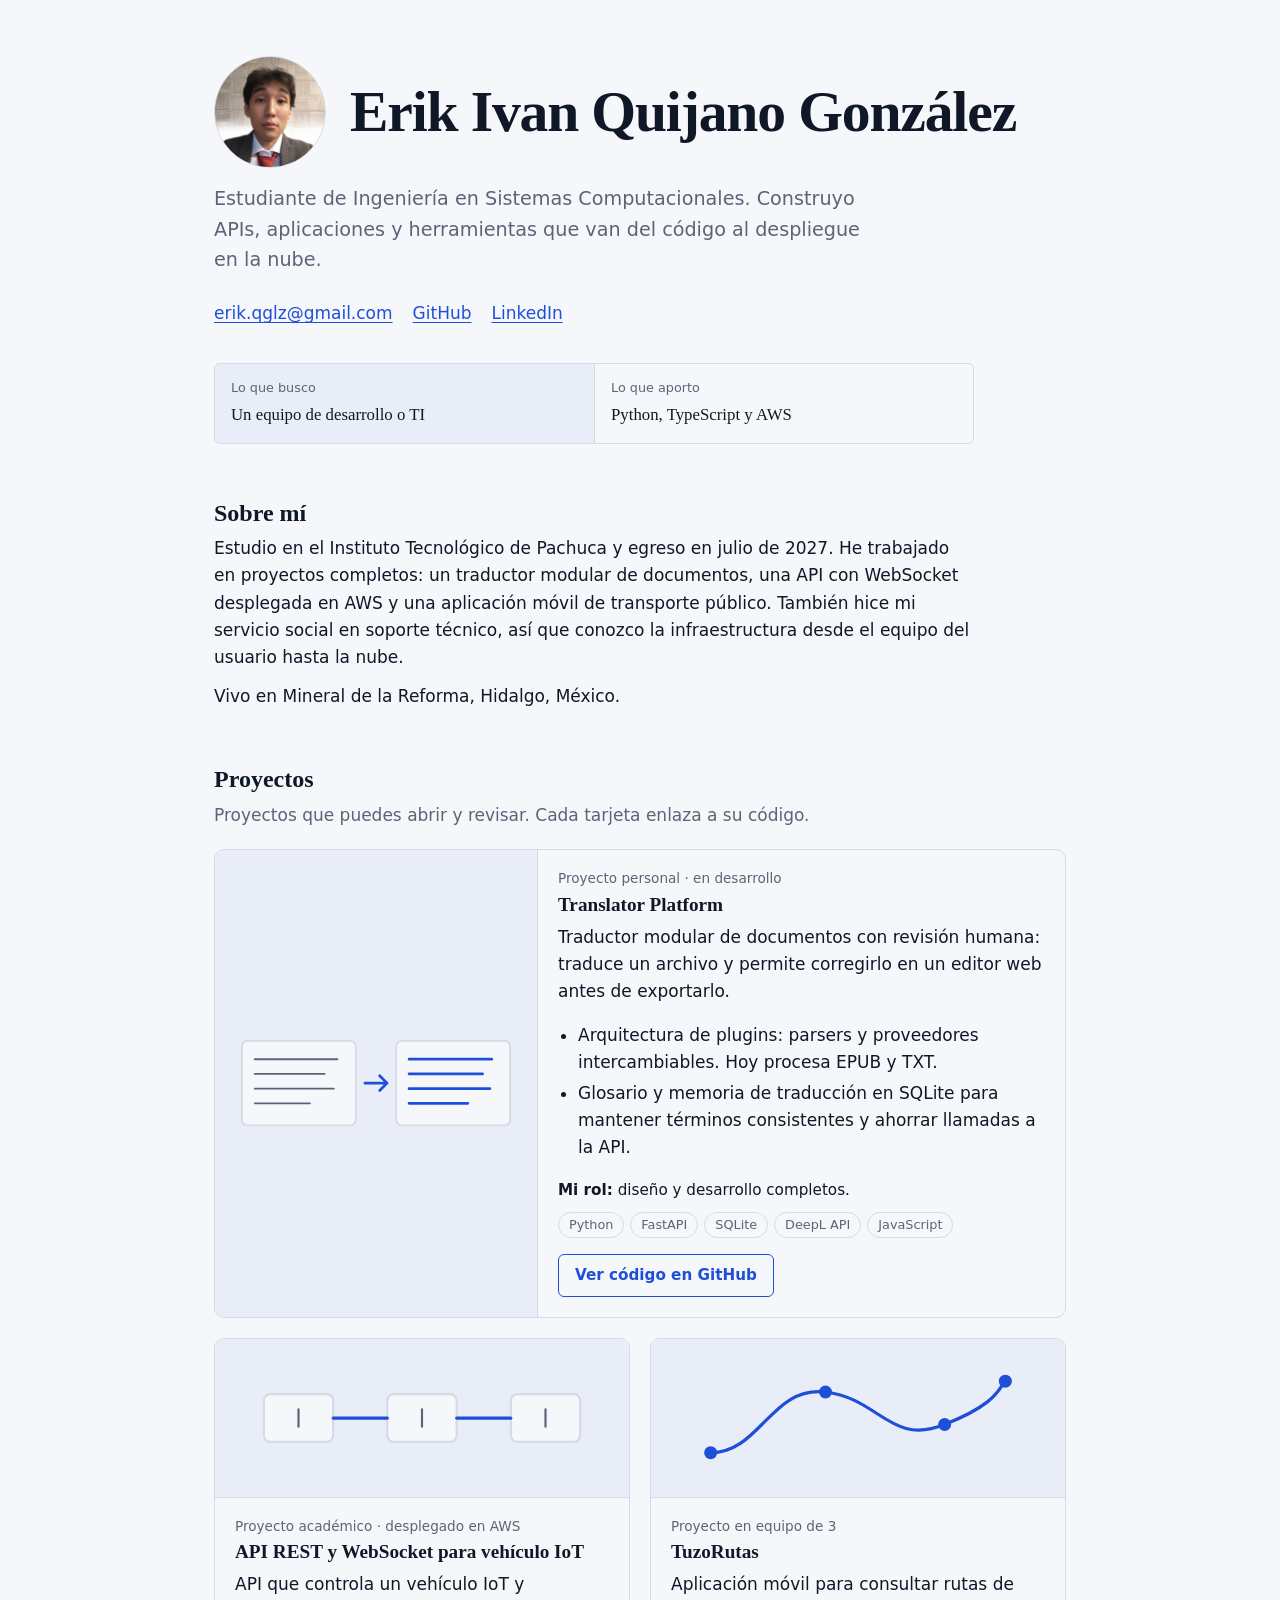
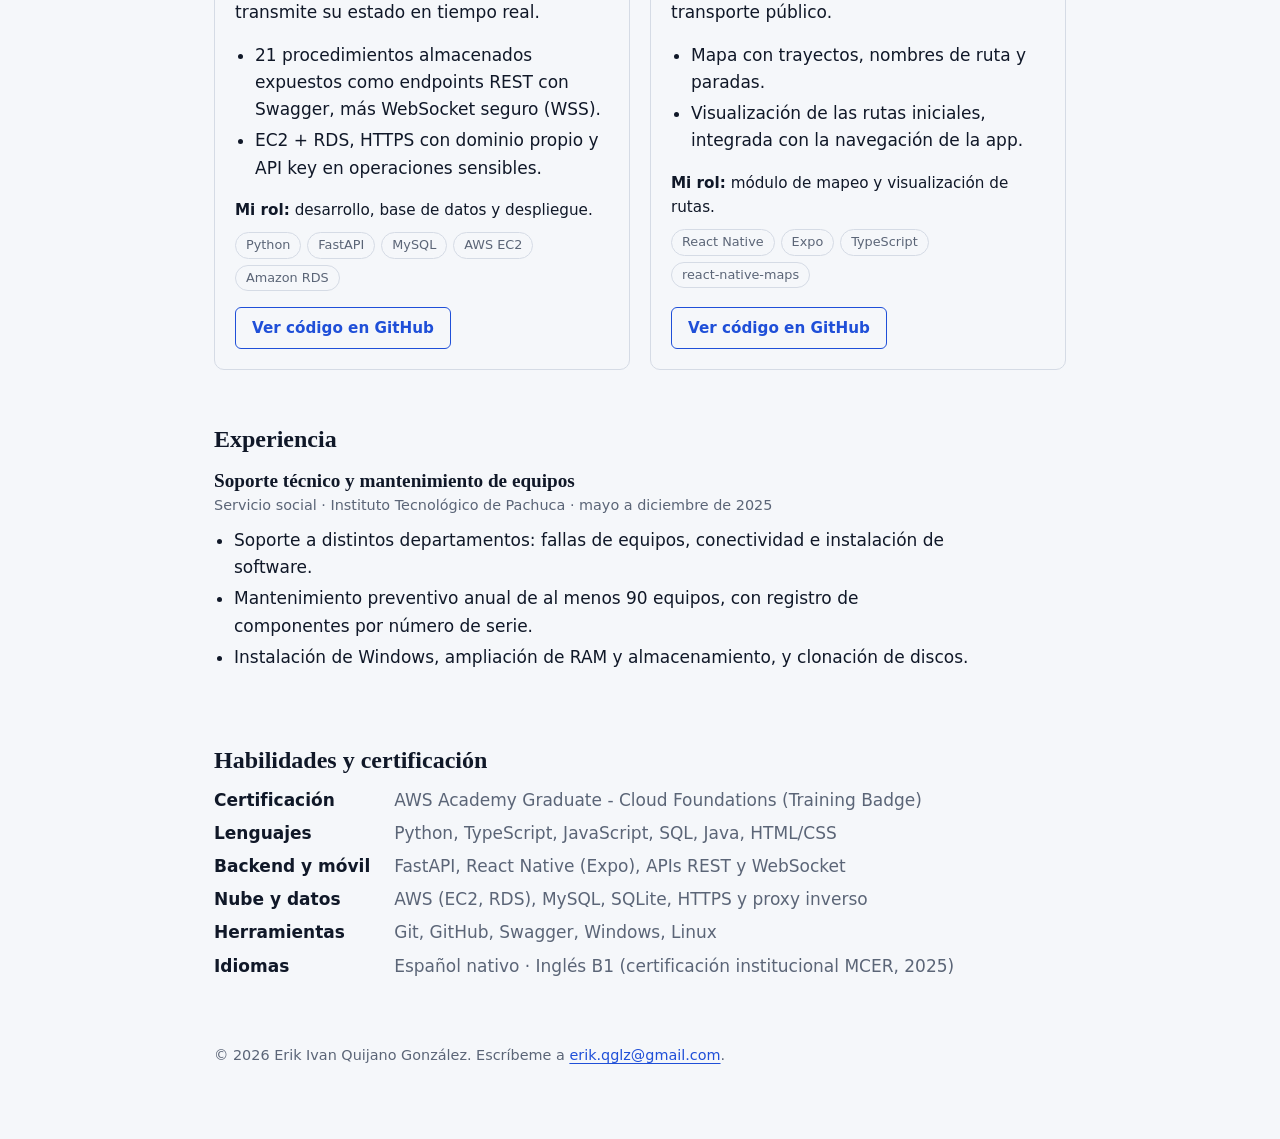
==== index.html @ 8df9aff5 "Actualiza foto de perfil, certificación y soporte de imágenes" ====
<!DOCTYPE html>
<html lang="es">
<head>
<meta charset="utf-8">
<meta name="viewport" content="width=device-width, initial-scale=1, viewport-fit=cover">
<title>Erik Ivan Quijano González · Ingeniería en Sistemas</title>
<meta name="description" content="Portafolio de Erik Ivan Quijano González: desarrollo de software, APIs y despliegue en AWS.">
<style>
:root{
  --bg:#f5f7fa; --ink:#101828; --muted:#5b6577; --line:#d5dbe5; --accent:#1f4fd8; --soft:#e8edf7;
  color-scheme:light;
  box-sizing:border-box;
  padding-top:env(safe-area-inset-top,0px); padding-bottom:env(safe-area-inset-bottom,0px);
}
@media (prefers-color-scheme:dark){
  :root:not([data-theme="light"]){--bg:#0e1320;--ink:#e8ecf4;--muted:#9aa5b8;--line:#263047;--accent:#8aa6ff;--soft:#18203a;color-scheme:dark}
}
:root[data-theme="dark"]{--bg:#0e1320;--ink:#e8ecf4;--muted:#9aa5b8;--line:#263047;--accent:#8aa6ff;--soft:#18203a;color-scheme:dark}
*{box-sizing:border-box}
html{scroll-padding-top:env(safe-area-inset-top,0px)}
body{margin:0;background:var(--bg);color:var(--ink);font:17px/1.6 system-ui,-apple-system,"Segoe UI",Roboto,sans-serif}
main{max-width:900px;margin:0 auto;padding:56px 24px 72px}
main>p,.job,.skills,.lead,.pair,.contact{max-width:760px}
h1,h2,h3{font-family:"Iowan Old Style",Palatino,"Palatino Linotype",Georgia,serif;font-weight:700;line-height:1.15;margin:0}
h1{font-size:clamp(2.4rem,7vw,3.6rem);letter-spacing:-.02em}
h2{font-size:1.5rem;margin:56px 0 8px}
h3{font-size:1.2rem}
p{margin:0 0 12px}
a{color:var(--accent);text-decoration-thickness:1px;text-underline-offset:3px}
a:focus-visible{outline:2px solid var(--accent);outline-offset:3px;border-radius:2px}
.lead{font-size:1.2rem;color:var(--muted);max-width:34em;margin-top:16px}
.contact{display:flex;flex-wrap:wrap;gap:8px 20px;margin-top:24px;padding:0;list-style:none}
.pair{display:grid;grid-template-columns:1fr 1fr;margin-top:36px;border:1px solid var(--line);border-radius:6px;overflow:hidden;background:var(--soft)}
.pair div{padding:14px 16px}
.pair div+div{border-left:1px solid var(--line);background:var(--bg)}
.pair small{display:block;color:var(--muted);font-size:.8rem;margin-bottom:2px}
.pair span{font-family:Georgia,serif;font-size:1.05rem}
.meta{color:var(--muted);font-size:.9rem;margin:2px 0 10px}
.job ul{margin:8px 0 12px;padding-left:20px}
.job li{margin-bottom:4px}
.hero{display:flex;align-items:center;gap:24px}
.photo{margin:0;flex:none;width:112px;height:112px;border-radius:50%;overflow:hidden;background:var(--soft);border:1px solid var(--line);display:grid;place-items:center;font:700 1.8rem Georgia,serif;color:var(--accent)}
.photo img{width:100%;height:100%;object-fit:cover;object-position:center 20%}
.sub{color:var(--muted)}
.grid{display:grid;grid-template-columns:1fr 1fr;gap:20px;margin-top:20px}
.card{display:flex;flex-direction:column;border:1px solid var(--line);border-radius:10px;overflow:hidden;background:var(--bg)}
.card:hover{border-color:var(--accent)}
.feat{grid-column:1/-1;flex-direction:row}
.thumb{background:var(--soft);display:grid;place-items:center;padding:14px;border-bottom:1px solid var(--line);overflow:hidden}
.feat .thumb{width:38%;flex:none;border-bottom:0;border-right:1px solid var(--line)}
.thumb:has(img){padding:0;height:190px}
.feat .thumb:has(img){height:auto;min-height:240px}
.thumb svg{width:100%;max-height:130px}
.thumb img{width:100%;height:100%;object-fit:cover;display:block}
.s{stroke:var(--muted);fill:none;stroke-width:2;stroke-linecap:round}
.a{stroke:var(--accent);fill:none;stroke-width:3;stroke-linecap:round;stroke-linejoin:round}
.f{fill:var(--accent)}
.b{fill:var(--bg);stroke:var(--line);stroke-width:2}
.body{padding:18px 20px 20px;display:flex;flex-direction:column;flex:1}
.tag{font-size:.85rem;color:var(--muted);margin:0 0 4px}
.card h3{margin-bottom:8px}
.card ul.pts{margin:4px 0 12px;padding-left:20px}
.card ul.pts li{margin-bottom:4px}
.role{font-size:.95rem;margin-bottom:10px}
.chips{display:flex;flex-wrap:wrap;gap:6px;list-style:none;padding:0;margin:0 0 16px}
.chips li{font-size:.8rem;padding:2px 10px;border:1px solid var(--line);border-radius:999px;color:var(--muted)}
.btn{margin-top:auto;align-self:flex-start;padding:8px 16px;border:1px solid var(--accent);border-radius:6px;text-decoration:none;font-weight:600;font-size:.95rem}
.btn:hover{background:var(--accent);color:var(--bg)}
.job{padding:8px 0}
.skills{display:grid;grid-template-columns:max-content 1fr;gap:6px 24px;margin:12px 0 0}
.skills dt{font-weight:600}
.skills dd{margin:0;color:var(--muted)}
footer{margin-top:64px;color:var(--muted);font-size:.9rem}
@media (max-width:700px){.grid{grid-template-columns:1fr}.feat{flex-direction:column}.feat .thumb{width:auto;border-right:0;border-bottom:1px solid var(--line)}.feat .thumb:has(img){height:200px;min-height:0}}
@media (max-width:560px){.photo{width:84px;height:84px;font-size:1.4rem}.skills{grid-template-columns:1fr;gap:0}.skills dd{margin-bottom:10px}.pair{grid-template-columns:1fr}.pair div+div{border-left:0;border-top:1px solid var(--line)}}
</style>
</head>
<body>
<main>
  <header>
    <div class="hero">
      <figure class="photo"><img src="img/perfil.jpg" alt="Erik Ivan Quijano González"></figure>
      <h1>Erik Ivan Quijano González</h1>
    </div>
    <p class="lead">Estudiante de Ingeniería en Sistemas Computacionales. Construyo APIs, aplicaciones y herramientas que van del código al despliegue en la nube.</p>
    <ul class="contact">
      <li><a href="mailto:erik.qglz@gmail.com">erik.qglz@gmail.com</a></li>
      <li><a href="https://github.com/A-Common-Person">GitHub</a></li>
      <li><a href="https://www.linkedin.com/in/erik-ivan-quijano-gonz%C3%A1lez-313360355">LinkedIn</a></li>
    </ul>
    <div class="pair" aria-label="Idea y resultado">
      <div><small>Lo que busco</small><span>Un equipo de desarrollo o TI</span></div>
      <div><small>Lo que aporto</small><span>Python, TypeScript y AWS</span></div>
    </div>
  </header>

  <h2>Sobre mí</h2>
  <p>Estudio en el Instituto Tecnológico de Pachuca y egreso en julio de 2027. He trabajado en proyectos completos: un traductor modular de documentos, una API con WebSocket desplegada en AWS y una aplicación móvil de transporte público. También hice mi servicio social en soporte técnico, así que conozco la infraestructura desde el equipo del usuario hasta la nube.</p>
  <p>Vivo en Mineral de la Reforma, Hidalgo, México.</p>

  <h2>Proyectos</h2>
  <p class="sub">Proyectos que puedes abrir y revisar. Cada tarjeta enlaza a su código.</p>
  <div class="grid">

    <article class="card feat">
      <div class="thumb" aria-hidden="true">
        <!-- Cuando guardes tu captura en img/translator.png, borra el <svg> y descomenta la siguiente línea: -->
        <!-- <img src="img/translator.png" alt="Editor de Translator Platform"> -->
        <svg viewBox="0 0 320 120"><rect class="b" x="14" y="14" width="124" height="92" rx="6"/><rect class="b" x="182" y="14" width="124" height="92" rx="6"/><path class="s" d="M28 34h90M28 50h76M28 66h86M28 82h60"/><path class="a" d="M196 34h90M196 50h80M196 66h88M196 82h64"/><path class="a" d="M148 60h24m-8-8l8 8-8 8"/></svg>
      </div>
      <div class="body">
        <p class="tag">Proyecto personal · en desarrollo</p>
        <h3>Translator Platform</h3>
        <p>Traductor modular de documentos con revisión humana: traduce un archivo y permite corregirlo en un editor web antes de exportarlo.</p>
        <ul class="pts">
          <li>Arquitectura de plugins: parsers y proveedores intercambiables. Hoy procesa EPUB y TXT.</li>
          <li>Glosario y memoria de traducción en SQLite para mantener términos consistentes y ahorrar llamadas a la API.</li>
        </ul>
        <p class="role"><strong>Mi rol:</strong> diseño y desarrollo completos.</p>
        <ul class="chips"><li>Python</li><li>FastAPI</li><li>SQLite</li><li>DeepL API</li><li>JavaScript</li></ul>
        <a class="btn" href="https://github.com/A-Common-Person/Translator-Platform">Ver código en GitHub</a>
      </div>
    </article>

    <article class="card">
      <div class="thumb" aria-hidden="true">
        <!-- Cuando guardes tu captura en img/iot-api.png, borra el <svg> y descomenta la siguiente línea: -->
        <!-- <img src="img/iot-api.png" alt="Documentación Swagger de API REST IoT"> -->
        <svg viewBox="0 0 320 120"><rect class="b" x="14" y="38" width="64" height="44" rx="6"/><rect class="b" x="128" y="38" width="64" height="44" rx="6"/><rect class="b" x="242" y="38" width="64" height="44" rx="6"/><path class="a" d="M78 60h50M192 60h50"/><path class="s" d="M46 52v16M160 52v16M274 52v16"/></svg>
      </div>
      <div class="body">
        <p class="tag">Proyecto académico · desplegado en AWS</p>
        <h3>API REST y WebSocket para vehículo IoT</h3>
        <p>API que controla un vehículo IoT y transmite su estado en tiempo real.</p>
        <ul class="pts">
          <li>21 procedimientos almacenados expuestos como endpoints REST con Swagger, más WebSocket seguro (WSS).</li>
          <li>EC2 + RDS, HTTPS con dominio propio y API key en operaciones sensibles.</li>
        </ul>
        <p class="role"><strong>Mi rol:</strong> desarrollo, base de datos y despliegue.</p>
        <ul class="chips"><li>Python</li><li>FastAPI</li><li>MySQL</li><li>AWS EC2</li><li>Amazon RDS</li></ul>
        <a class="btn" href="https://github.com/A-Common-Person/api_vehiculo_iot">Ver código en GitHub</a>
      </div>
    </article>

    <article class="card">
      <div class="thumb" aria-hidden="true">
        <!-- Cuando guardes tu captura en img/tuzorutas.png, borra el <svg> y descomenta la siguiente línea: -->
        <!-- <img src="img/tuzorutas.png" alt="Pantalla de rutas en TuzoRutas"> -->
        <svg viewBox="0 0 320 120"><path class="a" d="M24 92C70 92 80 30 130 36s60 50 110 30 50-34 56-40"/><circle class="f" cx="24" cy="92" r="6"/><circle class="f" cx="130" cy="36" r="6"/><circle class="f" cx="240" cy="66" r="6"/><circle class="f" cx="296" cy="26" r="6"/></svg>
      </div>
      <div class="body">
        <p class="tag">Proyecto en equipo de 3</p>
        <h3>TuzoRutas</h3>
        <p>Aplicación móvil para consultar rutas de transporte público.</p>
        <ul class="pts">
          <li>Mapa con trayectos, nombres de ruta y paradas.</li>
          <li>Visualización de las rutas iniciales, integrada con la navegación de la app.</li>
        </ul>
        <p class="role"><strong>Mi rol:</strong> módulo de mapeo y visualización de rutas.</p>
        <ul class="chips"><li>React Native</li><li>Expo</li><li>TypeScript</li><li>react-native-maps</li></ul>
        <a class="btn" href="https://github.com/lcmarquez2005/TuzoRutas">Ver código en GitHub</a>
      </div>
    </article>

    <!-- PLANTILLA PARA AGREGAR MÁS PROYECTOS (descomenta este bloque y rellena tus datos):
    <article class="card">
      <div class="thumb" aria-hidden="true">
        <img src="img/nuevo-proyecto.png" alt="Captura del proyecto">
      </div>
      <div class="body">
        <p class="tag">Tipo de proyecto · contexto</p>
        <h3>Nombre del Proyecto</h3>
        <p>Descripción breve de qué hace y qué problema resuelve.</p>
        <ul class="pts">
          <li>Logro técnico o característica principal 1.</li>
          <li>Logro técnico o característica principal 2.</li>
        </ul>
        <p class="role"><strong>Mi rol:</strong> tu participación en el proyecto.</p>
        <ul class="chips"><li>Tech 1</li><li>Tech 2</li><li>Tech 3</li></ul>
        <a class="btn" href="https://github.com/A-Common-Person/REPOSITORIO">Ver código en GitHub</a>
      </div>
    </article>
    -->

  </div>

  <h2>Experiencia</h2>
  <div class="job">
    <h3>Soporte técnico y mantenimiento de equipos</h3>
    <p class="meta">Servicio social · Instituto Tecnológico de Pachuca · mayo a diciembre de 2025</p>
    <ul>
      <li>Soporte a distintos departamentos: fallas de equipos, conectividad e instalación de software.</li>
      <li>Mantenimiento preventivo anual de al menos 90 equipos, con registro de componentes por número de serie.</li>
      <li>Instalación de Windows, ampliación de RAM y almacenamiento, y clonación de discos.</li>
    </ul>
  </div>

  <h2>Habilidades y certificación</h2>
  <dl class="skills">
    <dt>Certificación</dt><dd>AWS Academy Graduate - Cloud Foundations (Training Badge)</dd>
    <dt>Lenguajes</dt><dd>Python, TypeScript, JavaScript, SQL, Java, HTML/CSS</dd>
    <dt>Backend y móvil</dt><dd>FastAPI, React Native (Expo), APIs REST y WebSocket</dd>
    <dt>Nube y datos</dt><dd>AWS (EC2, RDS), MySQL, SQLite, HTTPS y proxy inverso</dd>
    <dt>Herramientas</dt><dd>Git, GitHub, Swagger, Windows, Linux</dd>
    <dt>Idiomas</dt><dd>Español nativo · Inglés B1 (certificación institucional MCER, 2025)</dd>
  </dl>

  <footer>© 2026 Erik Ivan Quijano González. Escríbeme a <a href="mailto:erik.qglz@gmail.com">erik.qglz@gmail.com</a>.</footer>
</main>
</body>
</html>
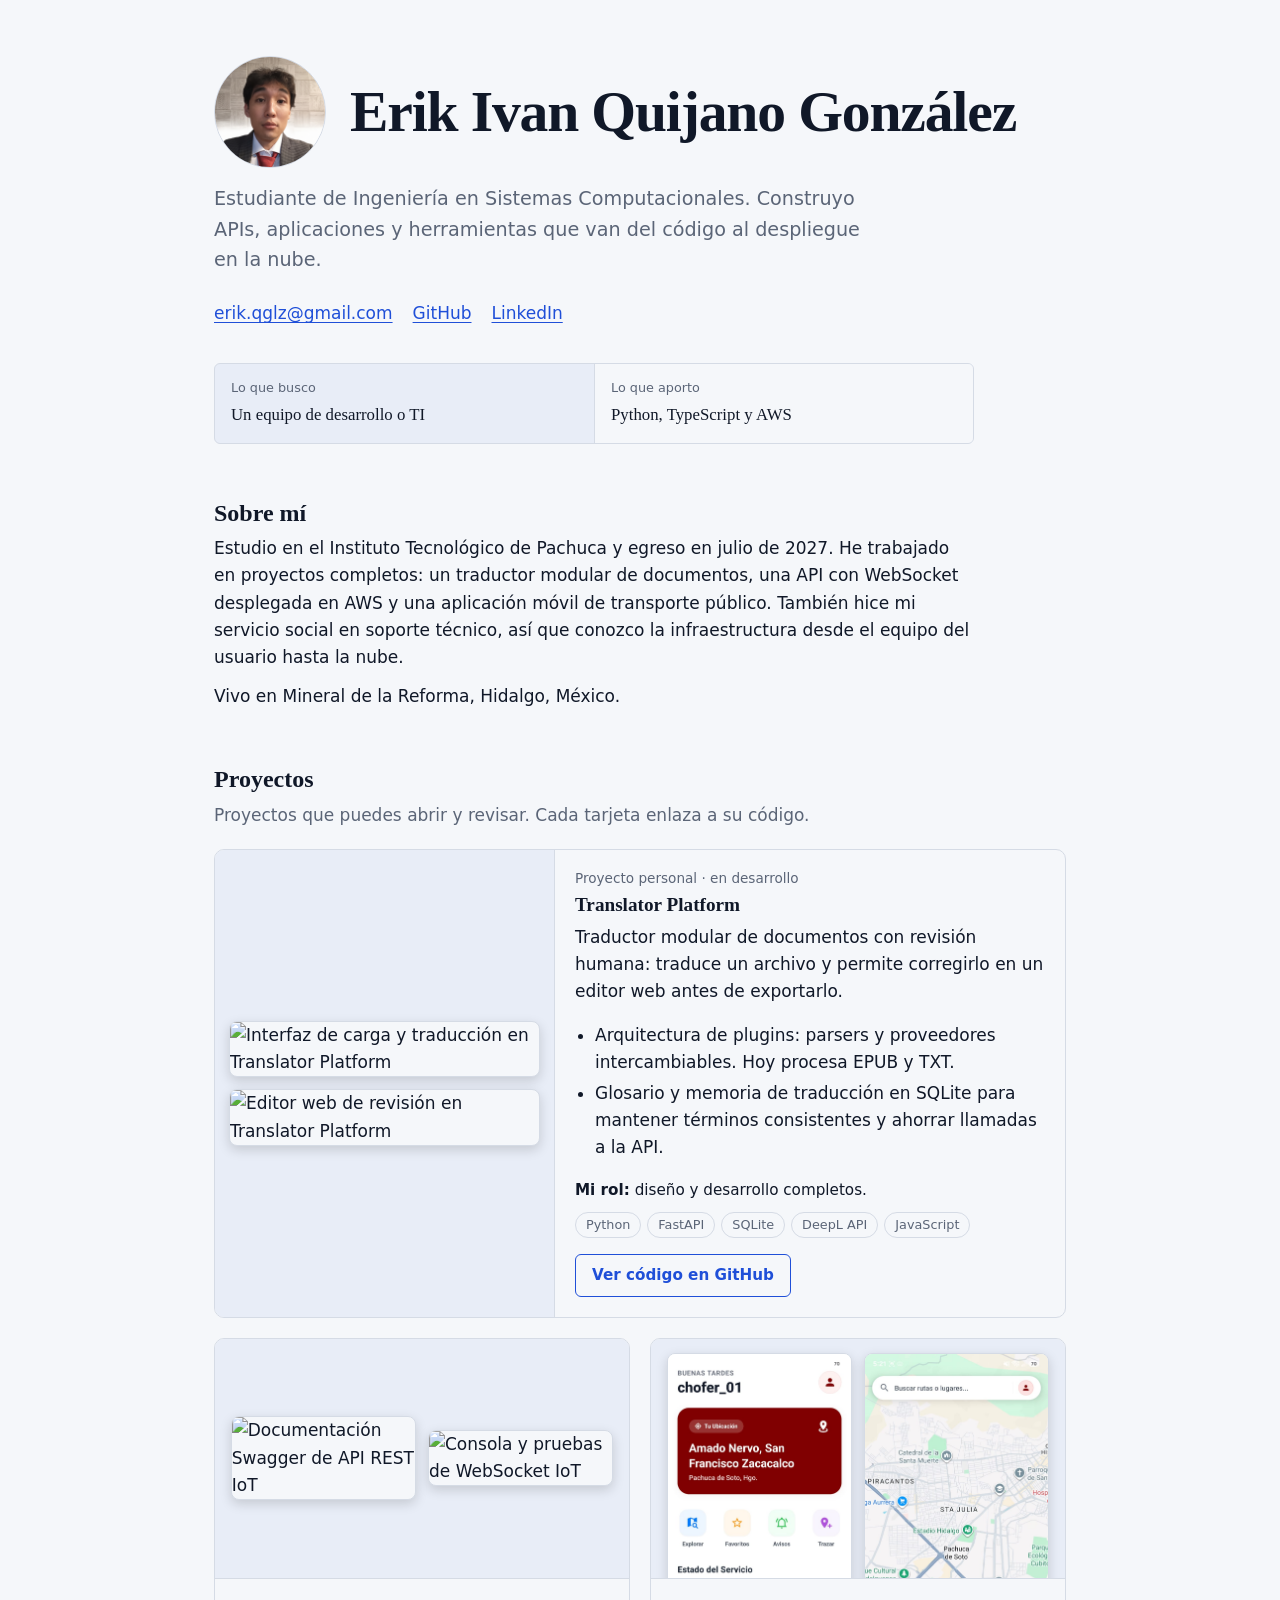
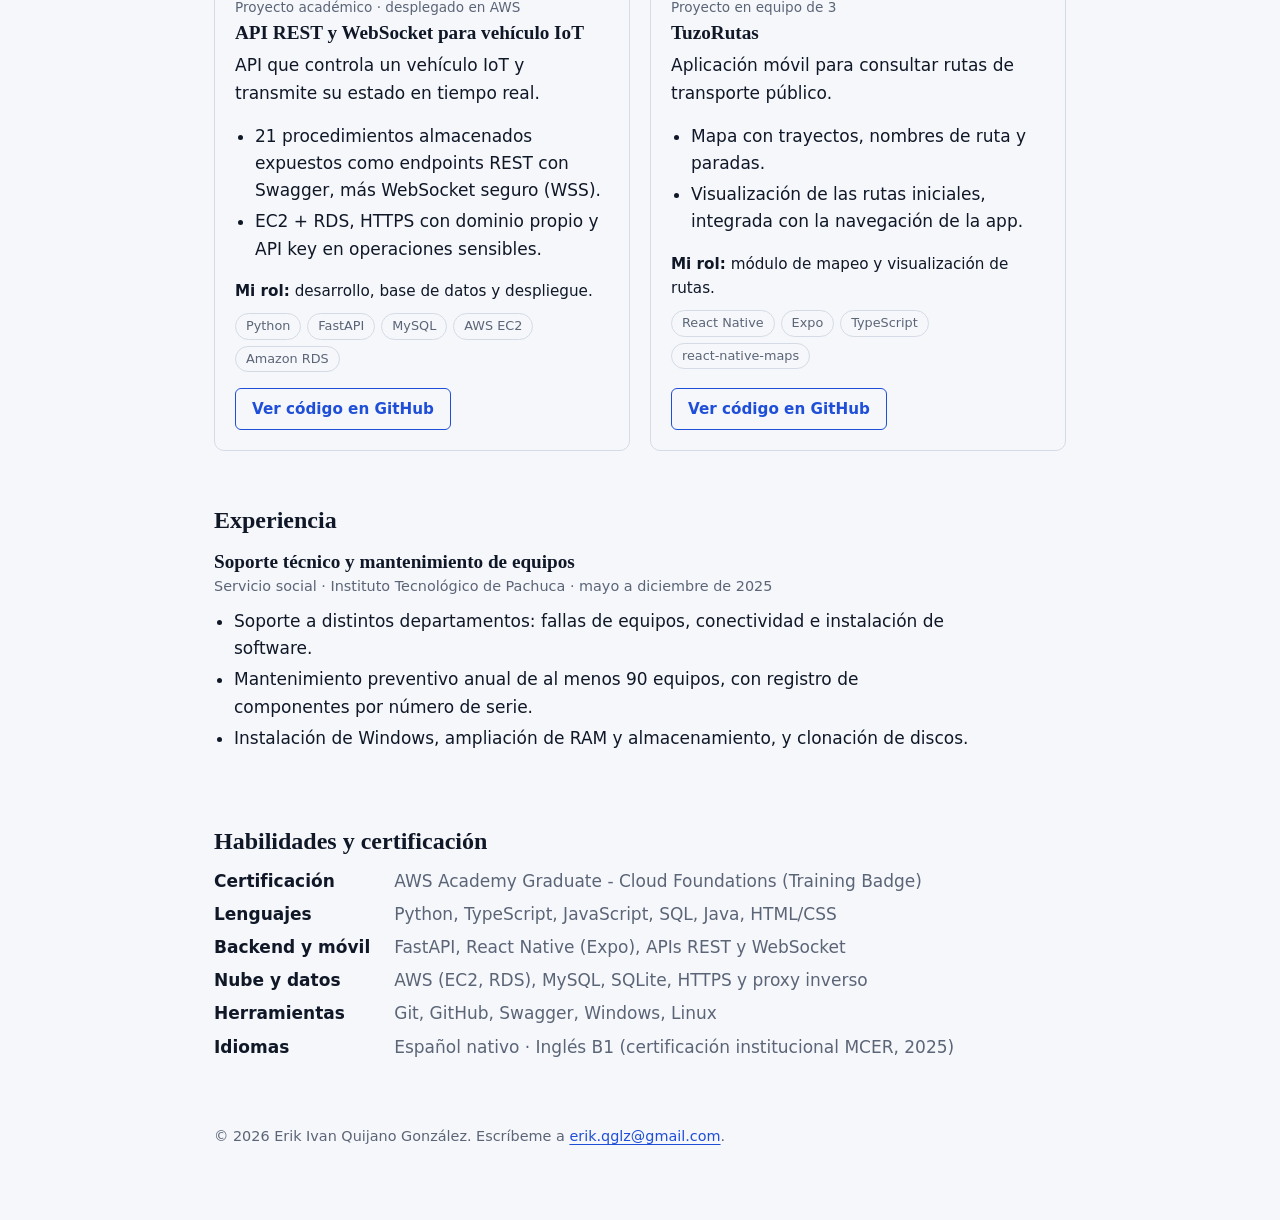
==== commit 24006647: "Agregar Imagenes de Tuzorutas y adaptar para las nuevas" ====
--- a/index.html
+++ b/index.html
@@ -47,11 +47,17 @@
 .card:hover{border-color:var(--accent)}
 .feat{grid-column:1/-1;flex-direction:row}
 .thumb{background:var(--soft);display:grid;place-items:center;padding:14px;border-bottom:1px solid var(--line);overflow:hidden}
-.feat .thumb{width:38%;flex:none;border-bottom:0;border-right:1px solid var(--line)}
-.thumb:has(img){padding:0;height:190px}
-.feat .thumb:has(img){height:auto;min-height:240px}
+.feat .thumb{width:40%;flex:none;border-bottom:0;border-right:1px solid var(--line)}
+.thumb:has(> img){padding:0;height:210px}
+.feat .thumb:has(> img){height:auto;min-height:240px}
 .thumb svg{width:100%;max-height:130px}
-.thumb img{width:100%;height:100%;object-fit:cover;display:block}
+.thumb > img{width:100%;height:100%;object-fit:cover;display:block}
+.thumb:has(.phones){padding:14px;height:240px}
+.phones{display:flex;justify-content:center;align-items:center;gap:12px;height:100%;width:100%}
+.phones img{max-height:100%;max-width:48%;width:auto;height:auto;object-fit:contain;border-radius:8px;border:1px solid var(--line);box-shadow:0 4px 12px rgba(0,0,0,.15);display:block;background:var(--bg)}
+.feat .thumb:has(.phones){height:auto;min-height:280px}
+.feat .phones{flex-direction:column;gap:12px}
+.feat .phones img{max-width:100%;max-height:48%}
 .s{stroke:var(--muted);fill:none;stroke-width:2;stroke-linecap:round}
 .a{stroke:var(--accent);fill:none;stroke-width:3;stroke-linecap:round;stroke-linejoin:round}
 .f{fill:var(--accent)}
@@ -71,7 +77,15 @@
 .skills dt{font-weight:600}
 .skills dd{margin:0;color:var(--muted)}
 footer{margin-top:64px;color:var(--muted);font-size:.9rem}
-@media (max-width:700px){.grid{grid-template-columns:1fr}.feat{flex-direction:column}.feat .thumb{width:auto;border-right:0;border-bottom:1px solid var(--line)}.feat .thumb:has(img){height:200px;min-height:0}}
+@media (max-width:700px){
+  .grid{grid-template-columns:1fr}
+  .feat{flex-direction:column}
+  .feat .thumb{width:auto;border-right:0;border-bottom:1px solid var(--line)}
+  .feat .thumb:has(> img){height:200px;min-height:0}
+  .feat .thumb:has(.phones){height:240px;min-height:0}
+  .feat .phones{flex-direction:row}
+  .feat .phones img{max-width:48%;max-height:100%}
+}
 @media (max-width:560px){.photo{width:84px;height:84px;font-size:1.4rem}.skills{grid-template-columns:1fr;gap:0}.skills dd{margin-bottom:10px}.pair{grid-template-columns:1fr}.pair div+div{border-left:0;border-top:1px solid var(--line)}}
 </style>
 </head>
@@ -103,10 +117,11 @@
   <div class="grid">
 
     <article class="card feat">
-      <div class="thumb" aria-hidden="true">
-        <!-- Cuando guardes tu captura en img/translator.png, borra el <svg> y descomenta la siguiente línea: -->
-        <!-- <img src="img/translator.png" alt="Editor de Translator Platform"> -->
-        <svg viewBox="0 0 320 120"><rect class="b" x="14" y="14" width="124" height="92" rx="6"/><rect class="b" x="182" y="14" width="124" height="92" rx="6"/><path class="s" d="M28 34h90M28 50h76M28 66h86M28 82h60"/><path class="a" d="M196 34h90M196 50h80M196 66h88M196 82h64"/><path class="a" d="M148 60h24m-8-8l8 8-8 8"/></svg>
+      <div class="thumb">
+        <div class="phones">
+          <img src="img/translator/1.png" alt="Interfaz de carga y traducción en Translator Platform">
+          <img src="img/translator/2.png" alt="Editor web de revisión en Translator Platform">
+        </div>
       </div>
       <div class="body">
         <p class="tag">Proyecto personal · en desarrollo</p>
@@ -123,10 +138,11 @@
     </article>
 
     <article class="card">
-      <div class="thumb" aria-hidden="true">
-        <!-- Cuando guardes tu captura en img/iot-api.png, borra el <svg> y descomenta la siguiente línea: -->
-        <!-- <img src="img/iot-api.png" alt="Documentación Swagger de API REST IoT"> -->
-        <svg viewBox="0 0 320 120"><rect class="b" x="14" y="38" width="64" height="44" rx="6"/><rect class="b" x="128" y="38" width="64" height="44" rx="6"/><rect class="b" x="242" y="38" width="64" height="44" rx="6"/><path class="a" d="M78 60h50M192 60h50"/><path class="s" d="M46 52v16M160 52v16M274 52v16"/></svg>
+      <div class="thumb">
+        <div class="phones">
+          <img src="img/iot-api/1.png" alt="Documentación Swagger de API REST IoT">
+          <img src="img/iot-api/2.png" alt="Consola y pruebas de WebSocket IoT">
+        </div>
       </div>
       <div class="body">
         <p class="tag">Proyecto académico · desplegado en AWS</p>
@@ -143,10 +159,11 @@
     </article>
 
     <article class="card">
-      <div class="thumb" aria-hidden="true">
-        <!-- Cuando guardes tu captura en img/tuzorutas.png, borra el <svg> y descomenta la siguiente línea: -->
-        <!-- <img src="img/tuzorutas.png" alt="Pantalla de rutas en TuzoRutas"> -->
-        <svg viewBox="0 0 320 120"><path class="a" d="M24 92C70 92 80 30 130 36s60 50 110 30 50-34 56-40"/><circle class="f" cx="24" cy="92" r="6"/><circle class="f" cx="130" cy="36" r="6"/><circle class="f" cx="240" cy="66" r="6"/><circle class="f" cx="296" cy="26" r="6"/></svg>
+      <div class="thumb">
+        <div class="phones">
+          <img src="img/tuzorutas/1.png" alt="Mapa de rutas en TuzoRutas">
+          <img src="img/tuzorutas/2.png" alt="Detalle de paradas en TuzoRutas">
+        </div>
       </div>
       <div class="body">
         <p class="tag">Proyecto en equipo de 3</p>
@@ -164,8 +181,11 @@
 
     <!-- PLANTILLA PARA AGREGAR MÁS PROYECTOS (descomenta este bloque y rellena tus datos):
     <article class="card">
-      <div class="thumb" aria-hidden="true">
-        <img src="img/nuevo-proyecto.png" alt="Captura del proyecto">
+      <div class="thumb">
+        <div class="phones">
+          <img src="img/carpeta-proyecto/1.png" alt="Captura 1 del proyecto">
+          <img src="img/carpeta-proyecto/2.png" alt="Captura 2 del proyecto">
+        </div>
       </div>
       <div class="body">
         <p class="tag">Tipo de proyecto · contexto</p>
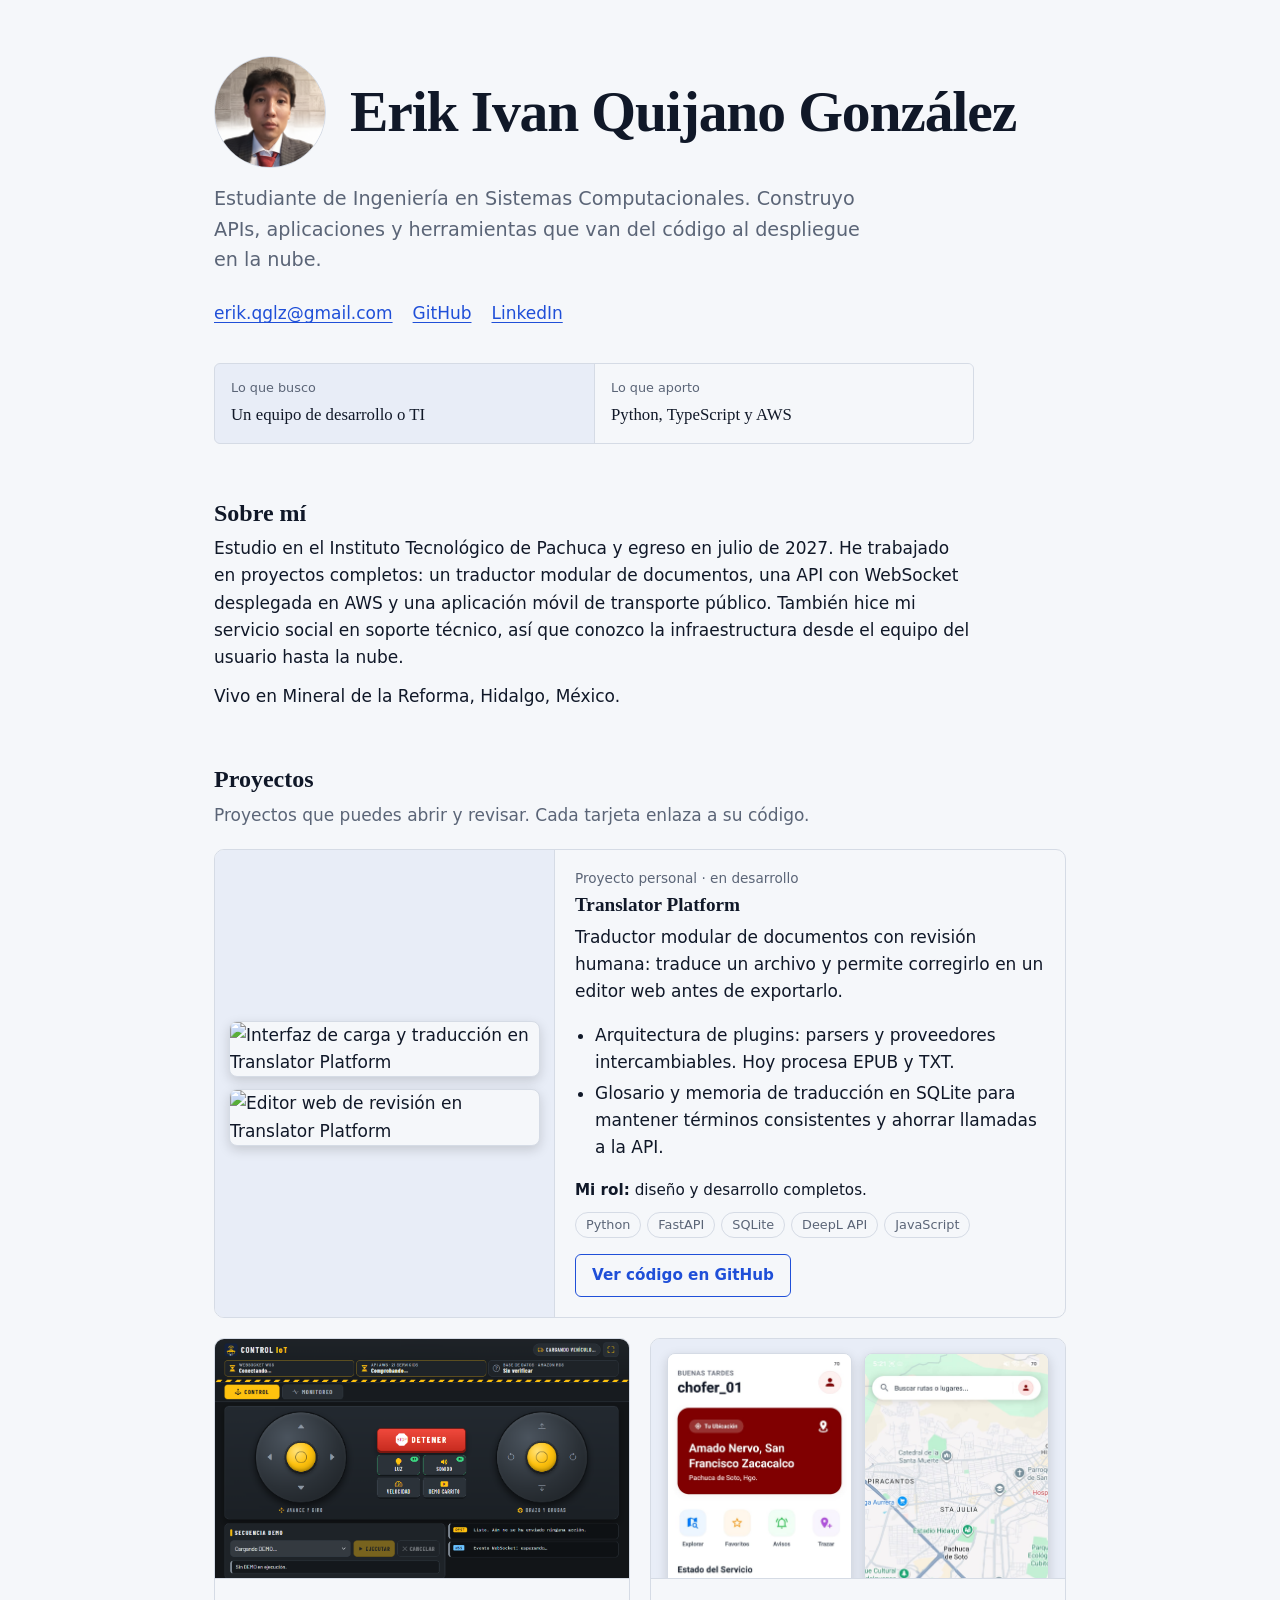
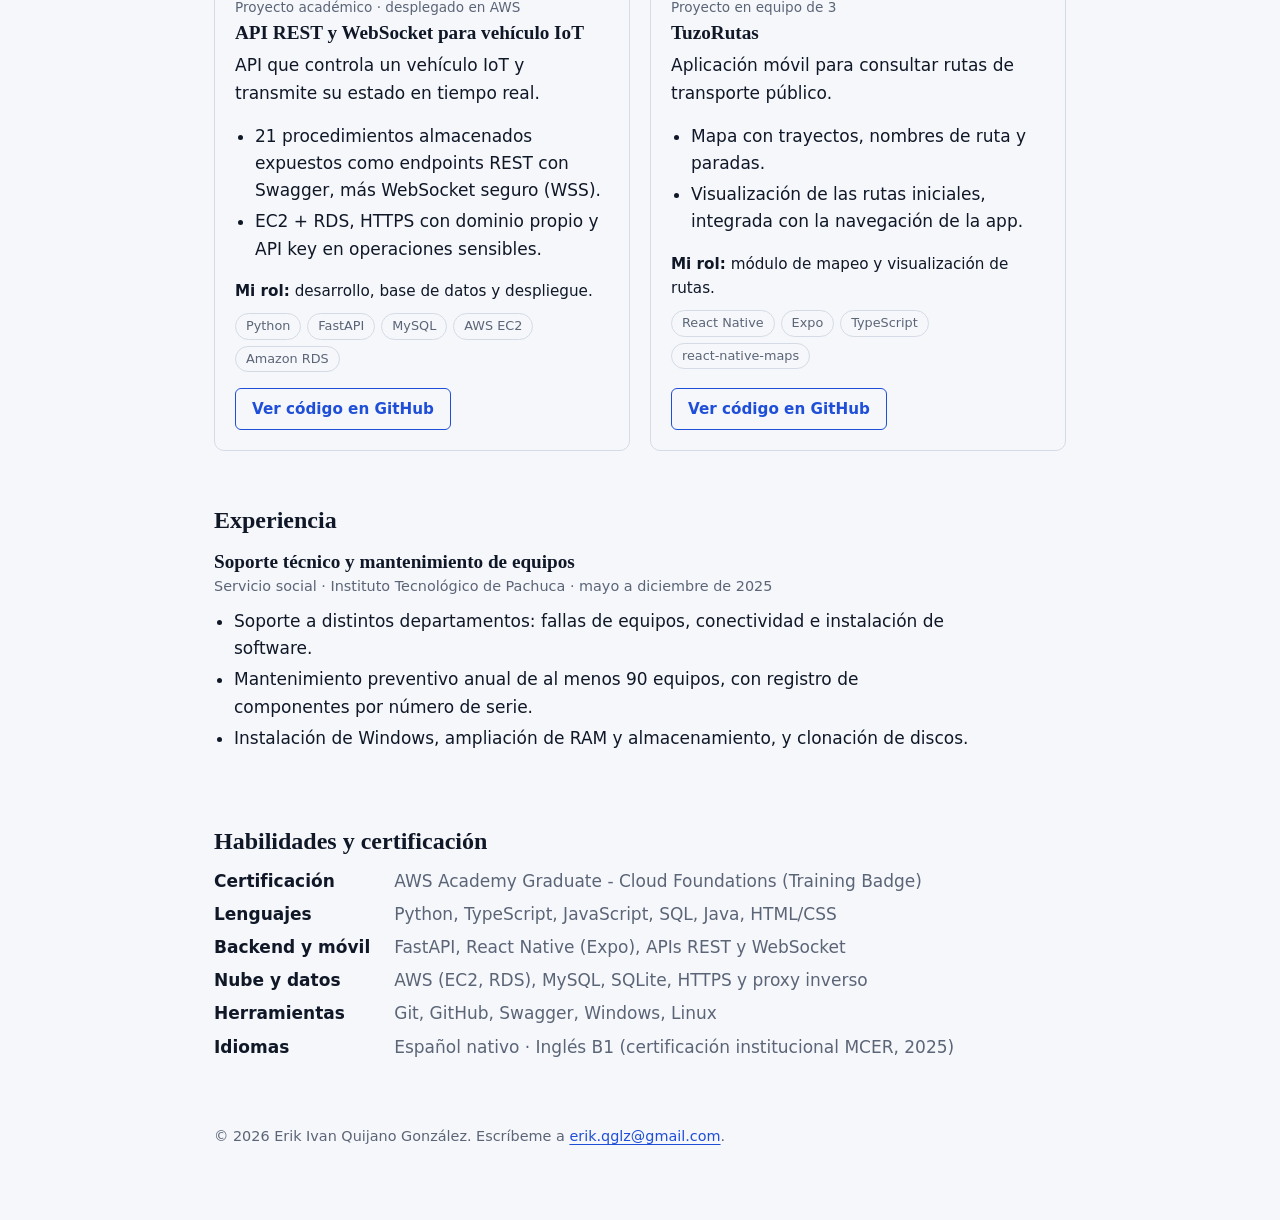
==== commit 1b6ba8b6: "Agregar imagen IoT" ====
--- a/index.html
+++ b/index.html
@@ -48,10 +48,10 @@
 .feat{grid-column:1/-1;flex-direction:row}
 .thumb{background:var(--soft);display:grid;place-items:center;padding:14px;border-bottom:1px solid var(--line);overflow:hidden}
 .feat .thumb{width:40%;flex:none;border-bottom:0;border-right:1px solid var(--line)}
-.thumb:has(> img){padding:0;height:210px}
+.thumb:has(> img){padding:0;height:240px}
 .feat .thumb:has(> img){height:auto;min-height:240px}
 .thumb svg{width:100%;max-height:130px}
-.thumb > img{width:100%;height:100%;object-fit:cover;display:block}
+.thumb > img{width:100%;height:100%;object-fit:cover;object-position:top center;display:block}
 .thumb:has(.phones){padding:14px;height:240px}
 .phones{display:flex;justify-content:center;align-items:center;gap:12px;height:100%;width:100%}
 .phones img{max-height:100%;max-width:48%;width:auto;height:auto;object-fit:contain;border-radius:8px;border:1px solid var(--line);box-shadow:0 4px 12px rgba(0,0,0,.15);display:block;background:var(--bg)}
@@ -139,10 +139,7 @@
 
     <article class="card">
       <div class="thumb">
-        <div class="phones">
-          <img src="img/iot-api/1.png" alt="Documentación Swagger de API REST IoT">
-          <img src="img/iot-api/2.png" alt="Consola y pruebas de WebSocket IoT">
-        </div>
+        <img src="img/iot-api/1.png" alt="Documentación Swagger de API REST IoT">
       </div>
       <div class="body">
         <p class="tag">Proyecto académico · desplegado en AWS</p>
@@ -182,10 +179,7 @@
     <!-- PLANTILLA PARA AGREGAR MÁS PROYECTOS (descomenta este bloque y rellena tus datos):
     <article class="card">
       <div class="thumb">
-        <div class="phones">
-          <img src="img/carpeta-proyecto/1.png" alt="Captura 1 del proyecto">
-          <img src="img/carpeta-proyecto/2.png" alt="Captura 2 del proyecto">
-        </div>
+        <img src="img/carpeta-proyecto/1.png" alt="Captura del proyecto">
       </div>
       <div class="body">
         <p class="tag">Tipo de proyecto · contexto</p>
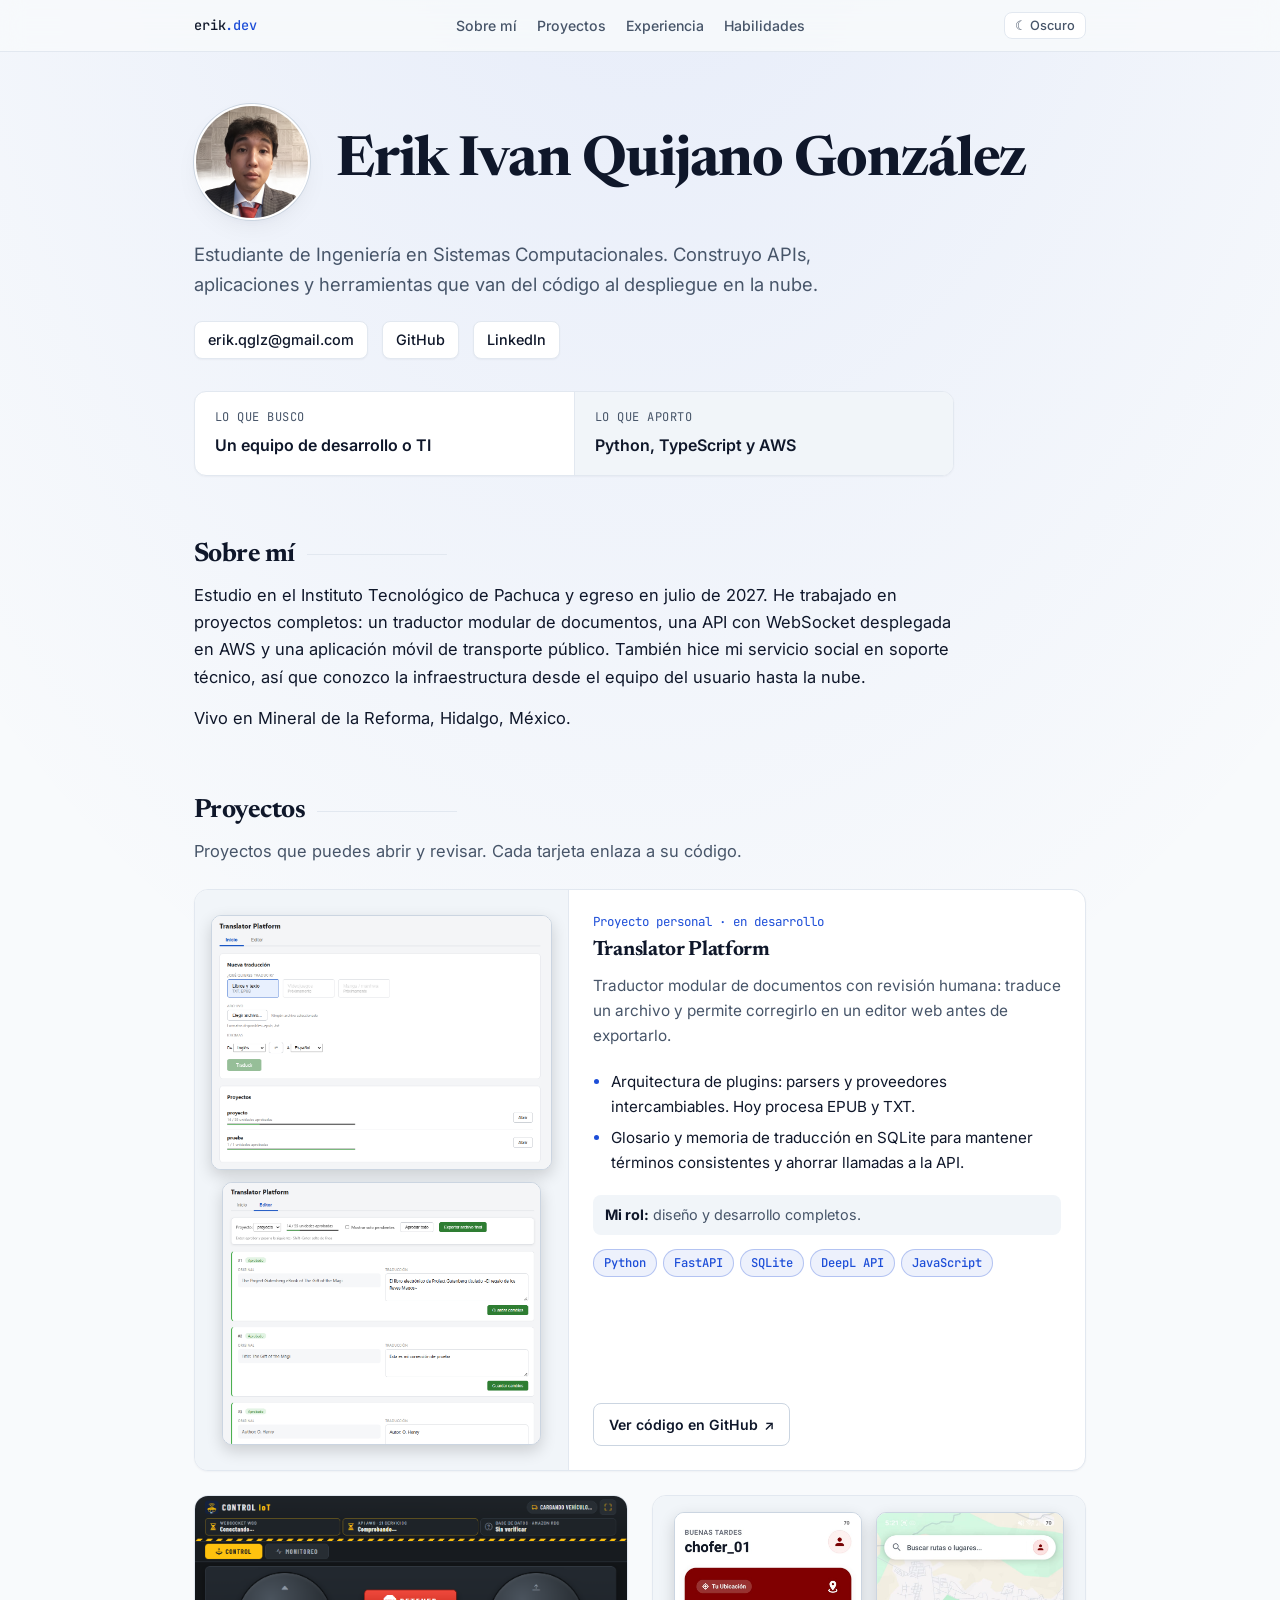
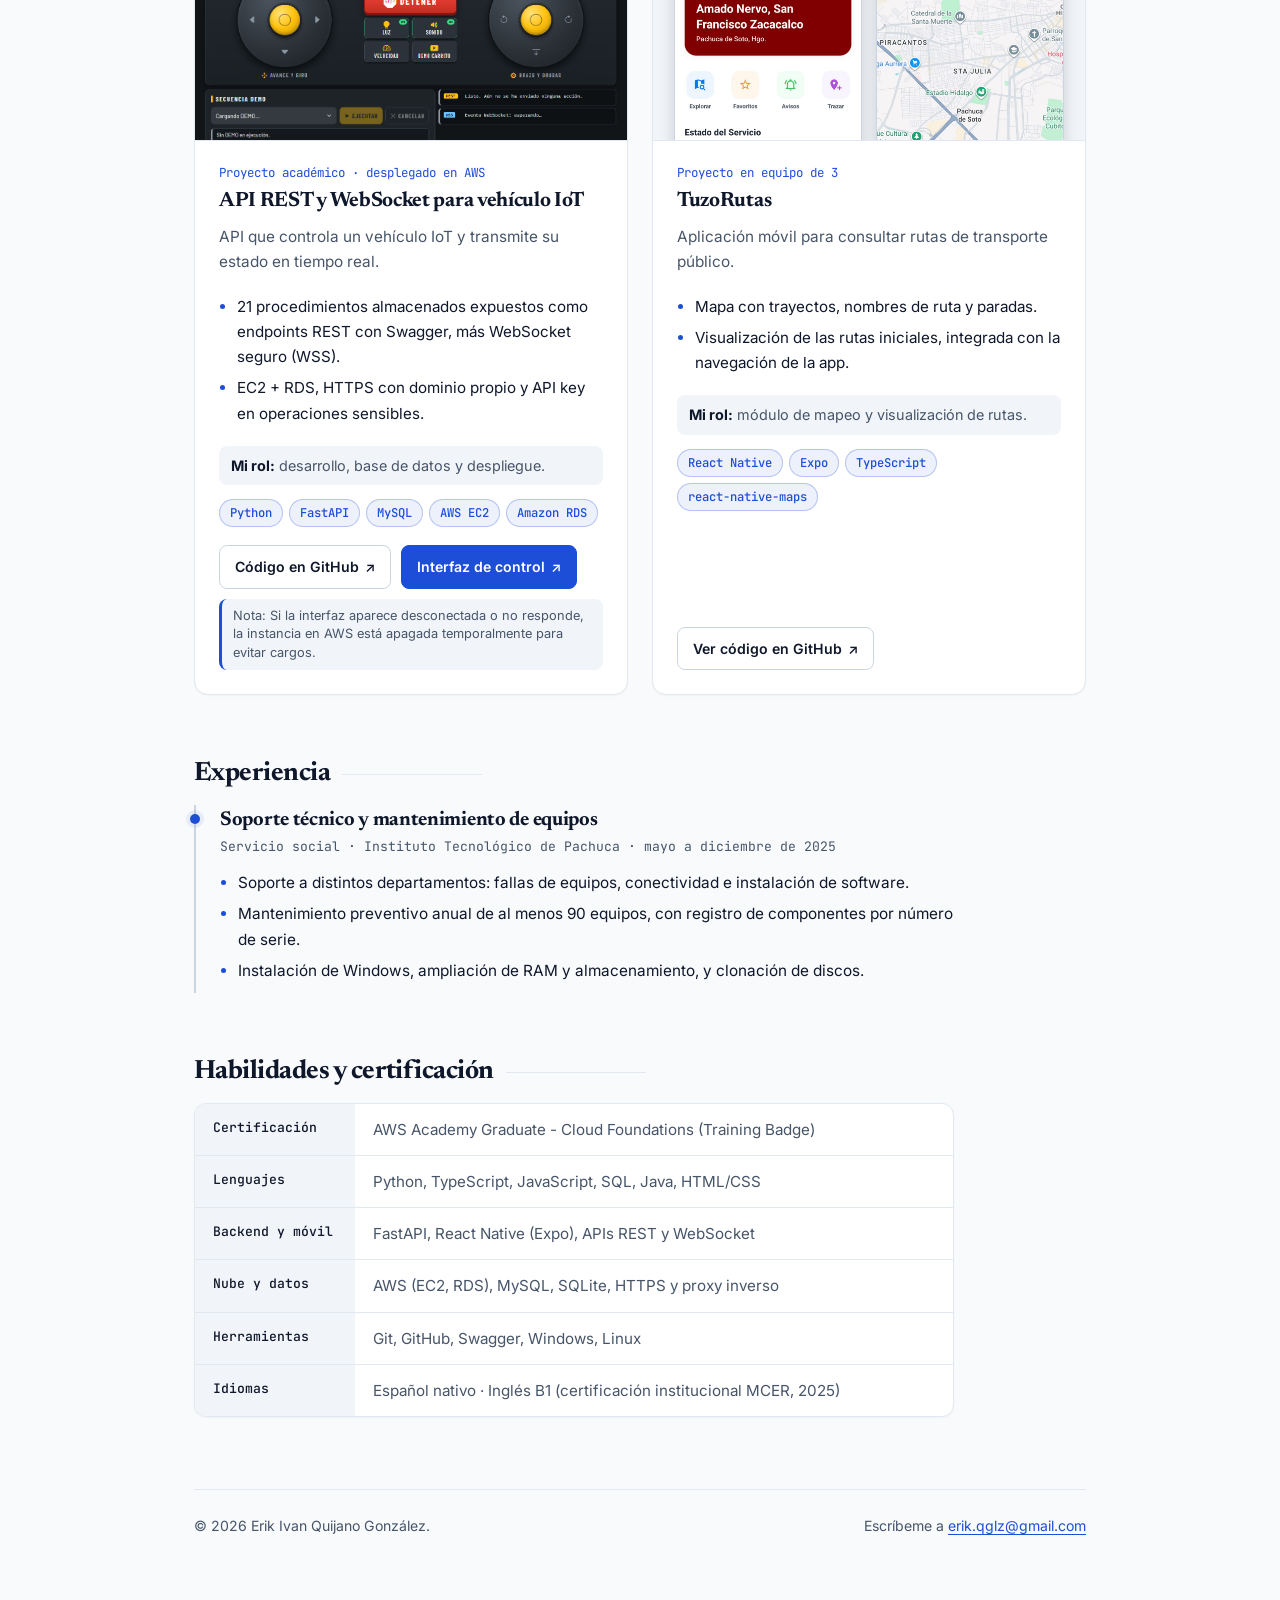
==== commit fcf53703: "Imagenes faltantes y cambio de diseño en index" ====
--- a/index.html
+++ b/index.html
@@ -5,91 +5,484 @@
 <meta name="viewport" content="width=device-width, initial-scale=1, viewport-fit=cover">
 <title>Erik Ivan Quijano González · Ingeniería en Sistemas</title>
 <meta name="description" content="Portafolio de Erik Ivan Quijano González: desarrollo de software, APIs y despliegue en AWS.">
+<link rel="preconnect" href="https://fonts.googleapis.com">
+<link rel="preconnect" href="https://fonts.gstatic.com" crossorigin>
+<link href="https://fonts.googleapis.com/css2?family=Inter:wght@400;500;600;700&family=JetBrains+Mono:wght@400;500&family=Newsreader:opsz,wght@6..72,600;6..72,700&display=swap" rel="stylesheet">
 <style>
 :root{
-  --bg:#f5f7fa; --ink:#101828; --muted:#5b6577; --line:#d5dbe5; --accent:#1f4fd8; --soft:#e8edf7;
+  --bg:#f8fafc;
+  --surface:#ffffff;
+  --surface-subtle:#f1f5f9;
+  --ink:#0f172a;
+  --muted:#475569;
+  --line:#e2e8f0;
+  --line-strong:#cbd5e1;
+  --accent:#1d4ed8;
+  --accent-hover:#1e40af;
+  --accent-soft:rgba(29,78,216,.08);
+  --accent-border:rgba(29,78,216,.28);
+  --shadow-sm:0 1px 2px rgba(15,23,42,.04);
+  --shadow-md:0 10px 28px -8px rgba(15,23,42,.08),0 4px 10px -4px rgba(15,23,42,.04);
+  --glow:radial-gradient(ellipse 75% 45% at 50% -10%,rgba(29,78,216,.09),transparent);
+  --nav-bg:rgba(248,250,252,.82);
   color-scheme:light;
   box-sizing:border-box;
-  padding-top:env(safe-area-inset-top,0px); padding-bottom:env(safe-area-inset-bottom,0px);
+  padding-top:env(safe-area-inset-top,0px);
+  padding-bottom:env(safe-area-inset-bottom,0px);
 }
 @media (prefers-color-scheme:dark){
-  :root:not([data-theme="light"]){--bg:#0e1320;--ink:#e8ecf4;--muted:#9aa5b8;--line:#263047;--accent:#8aa6ff;--soft:#18203a;color-scheme:dark}
-}
-:root[data-theme="dark"]{--bg:#0e1320;--ink:#e8ecf4;--muted:#9aa5b8;--line:#263047;--accent:#8aa6ff;--soft:#18203a;color-scheme:dark}
+  :root:not([data-theme="light"]){
+    --bg:#090d16;
+    --surface:#101726;
+    --surface-subtle:#162033;
+    --ink:#f1f5f9;
+    --muted:#94a3b8;
+    --line:#1e293b;
+    --line-strong:#334155;
+    --accent:#60a5fa;
+    --accent-hover:#3b82f6;
+    --accent-soft:rgba(96,165,250,.11);
+    --accent-border:rgba(96,165,250,.32);
+    --shadow-sm:0 1px 2px rgba(0,0,0,.3);
+    --shadow-md:0 14px 32px -8px rgba(0,0,0,.55),0 4px 12px -4px rgba(0,0,0,.35);
+    --glow:radial-gradient(ellipse 75% 45% at 50% -10%,rgba(59,130,246,.16),transparent);
+    --nav-bg:rgba(9,13,22,.82);
+    color-scheme:dark;
+  }
+}
+:root[data-theme="dark"]{
+  --bg:#090d16;
+  --surface:#101726;
+  --surface-subtle:#162033;
+  --ink:#f1f5f9;
+  --muted:#94a3b8;
+  --line:#1e293b;
+  --line-strong:#334155;
+  --accent:#60a5fa;
+  --accent-hover:#3b82f6;
+  --accent-soft:rgba(96,165,250,.11);
+  --accent-border:rgba(96,165,250,.32);
+  --shadow-sm:0 1px 2px rgba(0,0,0,.3);
+  --shadow-md:0 14px 32px -8px rgba(0,0,0,.55),0 4px 12px -4px rgba(0,0,0,.35);
+  --glow:radial-gradient(ellipse 75% 45% at 50% -10%,rgba(59,130,246,.16),transparent);
+  --nav-bg:rgba(9,13,22,.82);
+  color-scheme:dark;
+}
 *{box-sizing:border-box}
-html{scroll-padding-top:env(safe-area-inset-top,0px)}
-body{margin:0;background:var(--bg);color:var(--ink);font:17px/1.6 system-ui,-apple-system,"Segoe UI",Roboto,sans-serif}
-main{max-width:900px;margin:0 auto;padding:56px 24px 72px}
+html{scroll-behavior:smooth;scroll-padding-top:76px}
+body{
+  margin:0;
+  background:var(--bg);
+  background-image:var(--glow);
+  background-repeat:no-repeat;
+  color:var(--ink);
+  font:16.5px/1.65 "Inter",system-ui,-apple-system,"Segoe UI",Roboto,sans-serif;
+  -webkit-font-smoothing:antialiased;
+  text-rendering:optimizeLegibility;
+}
+
+/* Barra superior minimalista */
+.topbar{
+  position:sticky;
+  top:0;
+  z-index:20;
+  backdrop-filter:blur(12px);
+  -webkit-backdrop-filter:blur(12px);
+  background:var(--nav-bg);
+  border-bottom:1px solid var(--line);
+}
+.topbar-inner{
+  max-width:940px;
+  margin:0 auto;
+  padding:12px 24px;
+  display:flex;
+  align-items:center;
+  justify-content:space-between;
+  gap:16px;
+}
+.brand{
+  font-family:"JetBrains Mono",monospace;
+  font-size:.85rem;
+  font-weight:500;
+  color:var(--ink);
+  text-decoration:none;
+  letter-spacing:-.01em;
+}
+.brand span{color:var(--accent)}
+.nav-links{
+  display:flex;
+  align-items:center;
+  gap:20px;
+  list-style:none;
+  margin:0;
+  padding:0;
+}
+.nav-links a{
+  font-size:.88rem;
+  font-weight:500;
+  color:var(--muted);
+  text-decoration:none;
+  transition:color .18s ease;
+}
+.nav-links a:hover{color:var(--ink)}
+.theme-btn{
+  appearance:none;
+  border:1px solid var(--line);
+  background:var(--surface);
+  color:var(--muted);
+  border-radius:8px;
+  padding:5px 10px;
+  font:500 .8rem "Inter",sans-serif;
+  cursor:pointer;
+  transition:border-color .18s ease,color .18s ease,background .18s ease;
+}
+.theme-btn:hover{border-color:var(--line-strong);color:var(--ink)}
+
+main{max-width:940px;margin:0 auto;padding:52px 24px 80px}
 main>p,.job,.skills,.lead,.pair,.contact{max-width:760px}
-h1,h2,h3{font-family:"Iowan Old Style",Palatino,"Palatino Linotype",Georgia,serif;font-weight:700;line-height:1.15;margin:0}
-h1{font-size:clamp(2.4rem,7vw,3.6rem);letter-spacing:-.02em}
-h2{font-size:1.5rem;margin:56px 0 8px}
-h3{font-size:1.2rem}
-p{margin:0 0 12px}
+
+h1,h2,h3{
+  font-family:"Newsreader","Iowan Old Style",Palatino,Georgia,serif;
+  font-weight:700;
+  line-height:1.14;
+  margin:0;
+  letter-spacing:-.02em;
+}
+h1{font-size:clamp(2.35rem,6vw,3.45rem)}
+h2{
+  font-size:1.65rem;
+  margin:64px 0 12px;
+  display:flex;
+  align-items:center;
+  gap:12px;
+}
+h2::after{
+  content:"";
+  flex:1;
+  height:1px;
+  background:var(--line);
+  max-width:140px;
+}
+h3{font-size:1.25rem;letter-spacing:-.015em}
+p{margin:0 0 14px}
 a{color:var(--accent);text-decoration-thickness:1px;text-underline-offset:3px}
-a:focus-visible{outline:2px solid var(--accent);outline-offset:3px;border-radius:2px}
-.lead{font-size:1.2rem;color:var(--muted);max-width:34em;margin-top:16px}
-.contact{display:flex;flex-wrap:wrap;gap:8px 20px;margin-top:24px;padding:0;list-style:none}
-.pair{display:grid;grid-template-columns:1fr 1fr;margin-top:36px;border:1px solid var(--line);border-radius:6px;overflow:hidden;background:var(--soft)}
-.pair div{padding:14px 16px}
-.pair div+div{border-left:1px solid var(--line);background:var(--bg)}
-.pair small{display:block;color:var(--muted);font-size:.8rem;margin-bottom:2px}
-.pair span{font-family:Georgia,serif;font-size:1.05rem}
-.meta{color:var(--muted);font-size:.9rem;margin:2px 0 10px}
-.job ul{margin:8px 0 12px;padding-left:20px}
-.job li{margin-bottom:4px}
-.hero{display:flex;align-items:center;gap:24px}
-.photo{margin:0;flex:none;width:112px;height:112px;border-radius:50%;overflow:hidden;background:var(--soft);border:1px solid var(--line);display:grid;place-items:center;font:700 1.8rem Georgia,serif;color:var(--accent)}
+a:focus-visible,button:focus-visible{outline:2px solid var(--accent);outline-offset:3px;border-radius:4px}
+
+/* Hero */
+.hero{display:flex;align-items:center;gap:26px}
+.photo{
+  margin:0;
+  flex:none;
+  width:116px;
+  height:116px;
+  border-radius:50%;
+  overflow:hidden;
+  background:var(--surface-subtle);
+  border:2px solid var(--surface);
+  box-shadow:0 0 0 1px var(--line-strong),var(--shadow-md);
+  display:grid;
+  place-items:center;
+  font:700 1.8rem Georgia,serif;
+  color:var(--accent);
+}
 .photo img{width:100%;height:100%;object-fit:cover;object-position:center 20%}
-.sub{color:var(--muted)}
-.grid{display:grid;grid-template-columns:1fr 1fr;gap:20px;margin-top:20px}
-.card{display:flex;flex-direction:column;border:1px solid var(--line);border-radius:10px;overflow:hidden;background:var(--bg)}
-.card:hover{border-color:var(--accent)}
+
+.lead{font-size:1.15rem;color:var(--muted);max-width:36em;margin-top:20px;line-height:1.6}
+.contact{display:flex;flex-wrap:wrap;gap:10px 14px;margin-top:22px;padding:0;list-style:none}
+.contact a{
+  display:inline-flex;
+  align-items:center;
+  gap:6px;
+  padding:6px 13px;
+  border-radius:8px;
+  background:var(--surface);
+  border:1px solid var(--line);
+  color:var(--ink);
+  text-decoration:none;
+  font-size:.9rem;
+  font-weight:500;
+  box-shadow:var(--shadow-sm);
+  transition:border-color .18s ease,transform .18s ease,color .18s ease;
+}
+.contact a:hover{border-color:var(--accent);color:var(--accent);transform:translateY(-1px)}
+
+.pair{
+  display:grid;
+  grid-template-columns:1fr 1fr;
+  margin-top:32px;
+  border:1px solid var(--line);
+  border-radius:12px;
+  overflow:hidden;
+  background:var(--surface);
+  box-shadow:var(--shadow-sm);
+}
+.pair div{padding:16px 20px}
+.pair div+div{border-left:1px solid var(--line);background:var(--surface-subtle)}
+.pair small{
+  display:block;
+  color:var(--muted);
+  font-family:"JetBrains Mono",monospace;
+  font-size:.75rem;
+  text-transform:uppercase;
+  letter-spacing:.04em;
+  margin-bottom:4px;
+}
+.pair span{font-weight:600;font-size:1rem;color:var(--ink)}
+
+.sub{color:var(--muted);margin-bottom:6px}
+
+/* Grid y tarjetas de proyectos */
+.grid{display:grid;grid-template-columns:1fr 1fr;gap:24px;margin-top:24px}
+.card{
+  display:flex;
+  flex-direction:column;
+  border:1px solid var(--line);
+  border-radius:14px;
+  overflow:hidden;
+  background:var(--surface);
+  box-shadow:var(--shadow-sm);
+  transition:transform .22s ease,box-shadow .22s ease,border-color .22s ease;
+}
+.card:hover{
+  transform:translateY(-3px);
+  box-shadow:var(--shadow-md);
+  border-color:var(--accent-border);
+}
 .feat{grid-column:1/-1;flex-direction:row}
-.thumb{background:var(--soft);display:grid;place-items:center;padding:14px;border-bottom:1px solid var(--line);overflow:hidden}
-.feat .thumb{width:40%;flex:none;border-bottom:0;border-right:1px solid var(--line)}
-.thumb:has(> img){padding:0;height:240px}
-.feat .thumb:has(> img){height:auto;min-height:240px}
+
+.thumb{
+  background:var(--surface-subtle);
+  display:grid;
+  place-items:center;
+  padding:14px;
+  border-bottom:1px solid var(--line);
+  overflow:hidden;
+  position:relative;
+}
+.feat .thumb{width:42%;flex:none;border-bottom:0;border-right:1px solid var(--line)}
+.thumb:has(> img){padding:0;height:245px}
+.feat .thumb:has(> img){height:auto;min-height:260px}
 .thumb svg{width:100%;max-height:130px}
-.thumb > img{width:100%;height:100%;object-fit:cover;object-position:top center;display:block}
-.thumb:has(.phones){padding:14px;height:240px}
-.phones{display:flex;justify-content:center;align-items:center;gap:12px;height:100%;width:100%}
-.phones img{max-height:100%;max-width:48%;width:auto;height:auto;object-fit:contain;border-radius:8px;border:1px solid var(--line);box-shadow:0 4px 12px rgba(0,0,0,.15);display:block;background:var(--bg)}
-.feat .thumb:has(.phones){height:auto;min-height:280px}
+.thumb > img{
+  width:100%;
+  height:100%;
+  object-fit:cover;
+  object-position:top center;
+  display:block;
+  transition:transform .35s ease;
+}
+.card:hover .thumb > img{transform:scale(1.02)}
+
+.thumb:has(.phones){padding:16px;height:245px}
+.phones{display:flex;justify-content:center;align-items:center;gap:14px;height:100%;width:100%}
+.phones img{
+  max-height:100%;
+  max-width:47%;
+  width:auto;
+  height:auto;
+  object-fit:contain;
+  border-radius:10px;
+  border:1px solid var(--line-strong);
+  box-shadow:0 6px 16px rgba(0,0,0,.16);
+  display:block;
+  background:var(--surface);
+  transition:transform .28s ease;
+}
+.card:hover .phones img{transform:translateY(-2px)}
+.feat .thumb:has(.phones){height:auto;min-height:290px}
 .feat .phones{flex-direction:column;gap:12px}
 .feat .phones img{max-width:100%;max-height:48%}
-.s{stroke:var(--muted);fill:none;stroke-width:2;stroke-linecap:round}
-.a{stroke:var(--accent);fill:none;stroke-width:3;stroke-linecap:round;stroke-linejoin:round}
-.f{fill:var(--accent)}
-.b{fill:var(--bg);stroke:var(--line);stroke-width:2}
-.body{padding:18px 20px 20px;display:flex;flex-direction:column;flex:1}
-.tag{font-size:.85rem;color:var(--muted);margin:0 0 4px}
-.card h3{margin-bottom:8px}
-.card ul.pts{margin:4px 0 12px;padding-left:20px}
-.card ul.pts li{margin-bottom:4px}
-.role{font-size:.95rem;margin-bottom:10px}
-.chips{display:flex;flex-wrap:wrap;gap:6px;list-style:none;padding:0;margin:0 0 16px}
-.chips li{font-size:.8rem;padding:2px 10px;border:1px solid var(--line);border-radius:999px;color:var(--muted)}
-.btn{margin-top:auto;align-self:flex-start;padding:8px 16px;border:1px solid var(--accent);border-radius:6px;text-decoration:none;font-weight:600;font-size:.95rem}
-.btn:hover{background:var(--accent);color:var(--bg)}
-.job{padding:8px 0}
-.skills{display:grid;grid-template-columns:max-content 1fr;gap:6px 24px;margin:12px 0 0}
-.skills dt{font-weight:600}
-.skills dd{margin:0;color:var(--muted)}
-footer{margin-top:64px;color:var(--muted);font-size:.9rem}
-@media (max-width:700px){
+
+.body{padding:22px 24px 24px;display:flex;flex-direction:column;flex:1}
+.tag{
+  font-family:"JetBrains Mono",monospace;
+  font-size:.78rem;
+  color:var(--accent);
+  margin:0 0 6px;
+}
+.card h3{margin-bottom:10px;font-size:1.3rem}
+.card > .body > p:first-of-type + h3 + p{color:var(--muted);font-size:.96rem}
+.card ul.pts{margin:6px 0 14px;padding-left:18px;color:var(--ink);font-size:.95rem}
+.card ul.pts li{margin-bottom:6px}
+.card ul.pts li::marker{color:var(--accent)}
+.role{
+  font-size:.9rem;
+  margin-bottom:14px;
+  padding:8px 12px;
+  border-radius:8px;
+  background:var(--surface-subtle);
+  color:var(--muted);
+}
+.role strong{color:var(--ink)}
+
+.chips{display:flex;flex-wrap:wrap;gap:6px;list-style:none;padding:0;margin:0 0 18px}
+.chips li{
+  font-family:"JetBrains Mono",monospace;
+  font-size:.76rem;
+  padding:3px 10px;
+  background:var(--accent-soft);
+  border:1px solid var(--accent-border);
+  border-radius:999px;
+  color:var(--accent);
+  font-weight:500;
+}
+
+.card-footer{
+  margin-top:auto;
+  display:flex;
+  flex-direction:column;
+  gap:10px;
+}
+.btn-group{
+  display:flex;
+  flex-wrap:wrap;
+  gap:10px;
+  align-items:center;
+}
+.btn{
+  display:inline-flex;
+  align-items:center;
+  gap:6px;
+  padding:9px 15px;
+  border:1px solid var(--line-strong);
+  background:var(--surface);
+  color:var(--ink);
+  border-radius:8px;
+  text-decoration:none;
+  font-weight:600;
+  font-size:.88rem;
+  transition:background .18s ease,color .18s ease,border-color .18s ease,transform .18s ease;
+}
+.btn::after{content:"↗";font-size:.95em;transition:transform .18s ease}
+.btn:hover{
+  background:var(--accent);
+  border-color:var(--accent);
+  color:#ffffff;
+}
+.btn:hover::after{transform:translate(2px,-2px)}
+
+.btn-primary{
+  background:var(--accent);
+  border-color:var(--accent);
+  color:#ffffff;
+}
+.btn-primary:hover{
+  background:var(--accent-hover);
+  border-color:var(--accent-hover);
+  color:#ffffff;
+}
+
+.aws-note{
+  margin:0;
+  font-size:.8rem;
+  line-height:1.45;
+  color:var(--muted);
+  padding:8px 11px;
+  border-radius:8px;
+  background:var(--surface-subtle);
+  border-left:3px solid var(--accent);
+}
+
+/* Experiencia como línea de tiempo */
+.job{
+  position:relative;
+  padding:4px 0 4px 24px;
+  margin-top:16px;
+  border-left:2px solid var(--line-strong);
+}
+.job::before{
+  content:"";
+  position:absolute;
+  left:-6px;
+  top:9px;
+  width:10px;
+  height:10px;
+  border-radius:50%;
+  background:var(--accent);
+  box-shadow:0 0 0 4px var(--accent-soft);
+}
+.meta{
+  font-family:"JetBrains Mono",monospace;
+  color:var(--muted);
+  font-size:.82rem;
+  margin:4px 0 12px;
+}
+.job ul{margin:8px 0 0;padding-left:18px;font-size:.96rem}
+.job li{margin-bottom:6px}
+.job li::marker{color:var(--accent)}
+
+/* Habilidades en tarjeta estructurada */
+.skills{
+  display:grid;
+  grid-template-columns:160px 1fr;
+  margin:16px 0 0;
+  border:1px solid var(--line);
+  border-radius:12px;
+  background:var(--surface);
+  overflow:hidden;
+  box-shadow:var(--shadow-sm);
+}
+.skills dt,.skills dd{
+  padding:13px 18px;
+  border-bottom:1px solid var(--line);
+}
+.skills dt:last-of-type,.skills dd:last-of-type{border-bottom:0}
+.skills dt{
+  font-family:"JetBrains Mono",monospace;
+  font-size:.82rem;
+  font-weight:500;
+  color:var(--ink);
+  background:var(--surface-subtle);
+}
+.skills dd{margin:0;color:var(--muted);font-size:.95rem}
+
+footer{
+  margin-top:72px;
+  padding-top:24px;
+  border-top:1px solid var(--line);
+  color:var(--muted);
+  font-size:.88rem;
+  display:flex;
+  flex-wrap:wrap;
+  justify-content:space-between;
+  gap:8px;
+}
+
+@media (max-width:740px){
   .grid{grid-template-columns:1fr}
   .feat{flex-direction:column}
   .feat .thumb{width:auto;border-right:0;border-bottom:1px solid var(--line)}
-  .feat .thumb:has(> img){height:200px;min-height:0}
-  .feat .thumb:has(.phones){height:240px;min-height:0}
+  .feat .thumb:has(> img){height:220px;min-height:0}
+  .feat .thumb:has(.phones){height:245px;min-height:0}
   .feat .phones{flex-direction:row}
-  .feat .phones img{max-width:48%;max-height:100%}
-}
-@media (max-width:560px){.photo{width:84px;height:84px;font-size:1.4rem}.skills{grid-template-columns:1fr;gap:0}.skills dd{margin-bottom:10px}.pair{grid-template-columns:1fr}.pair div+div{border-left:0;border-top:1px solid var(--line)}}
+  .feat .phones img{max-width:47%;max-height:100%}
+}
+@media (max-width:580px){
+  .nav-links{display:none}
+  .hero{flex-direction:column;align-items:flex-start;gap:16px}
+  .photo{width:92px;height:92px;font-size:1.4rem}
+  .skills{grid-template-columns:1fr}
+  .skills dt{border-bottom:0;padding-bottom:4px}
+  .skills dd{padding-top:2px}
+  .pair{grid-template-columns:1fr}
+  .pair div+div{border-left:0;border-top:1px solid var(--line)}
+}
 </style>
 </head>
 <body>
+<nav class="topbar" aria-label="Navegación principal">
+  <div class="topbar-inner">
+    <a class="brand" href="#">erik<span>.dev</span></a>
+    <ul class="nav-links">
+      <li><a href="#sobre-mi">Sobre mí</a></li>
+      <li><a href="#proyectos">Proyectos</a></li>
+      <li><a href="#experiencia">Experiencia</a></li>
+      <li><a href="#habilidades">Habilidades</a></li>
+    </ul>
+    <button class="theme-btn" id="themeToggle" type="button" aria-label="Cambiar tema">Tema</button>
+  </div>
+</nav>
+
 <main>
   <header>
     <div class="hero">
@@ -99,8 +492,8 @@
     <p class="lead">Estudiante de Ingeniería en Sistemas Computacionales. Construyo APIs, aplicaciones y herramientas que van del código al despliegue en la nube.</p>
     <ul class="contact">
       <li><a href="mailto:erik.qglz@gmail.com">erik.qglz@gmail.com</a></li>
-      <li><a href="https://github.com/A-Common-Person">GitHub</a></li>
-      <li><a href="https://www.linkedin.com/in/erik-ivan-quijano-gonz%C3%A1lez-313360355">LinkedIn</a></li>
+      <li><a href="https://github.com/A-Common-Person" target="_blank" rel="noopener">GitHub</a></li>
+      <li><a href="https://www.linkedin.com/in/erik-ivan-quijano-gonz%C3%A1lez-313360355" target="_blank" rel="noopener">LinkedIn</a></li>
     </ul>
     <div class="pair" aria-label="Idea y resultado">
       <div><small>Lo que busco</small><span>Un equipo de desarrollo o TI</span></div>
@@ -108,11 +501,11 @@
     </div>
   </header>
 
-  <h2>Sobre mí</h2>
+  <h2 id="sobre-mi">Sobre mí</h2>
   <p>Estudio en el Instituto Tecnológico de Pachuca y egreso en julio de 2027. He trabajado en proyectos completos: un traductor modular de documentos, una API con WebSocket desplegada en AWS y una aplicación móvil de transporte público. También hice mi servicio social en soporte técnico, así que conozco la infraestructura desde el equipo del usuario hasta la nube.</p>
   <p>Vivo en Mineral de la Reforma, Hidalgo, México.</p>
 
-  <h2>Proyectos</h2>
+  <h2 id="proyectos">Proyectos</h2>
   <p class="sub">Proyectos que puedes abrir y revisar. Cada tarjeta enlaza a su código.</p>
   <div class="grid">
 
@@ -133,7 +526,11 @@
         </ul>
         <p class="role"><strong>Mi rol:</strong> diseño y desarrollo completos.</p>
         <ul class="chips"><li>Python</li><li>FastAPI</li><li>SQLite</li><li>DeepL API</li><li>JavaScript</li></ul>
-        <a class="btn" href="https://github.com/A-Common-Person/Translator-Platform">Ver código en GitHub</a>
+        <div class="card-footer">
+          <div class="btn-group">
+            <a class="btn" href="https://github.com/A-Common-Person/Translator-Platform" target="_blank" rel="noopener">Ver código en GitHub</a>
+          </div>
+        </div>
       </div>
     </article>
 
@@ -151,7 +548,13 @@
         </ul>
         <p class="role"><strong>Mi rol:</strong> desarrollo, base de datos y despliegue.</p>
         <ul class="chips"><li>Python</li><li>FastAPI</li><li>MySQL</li><li>AWS EC2</li><li>Amazon RDS</li></ul>
-        <a class="btn" href="https://github.com/A-Common-Person/api_vehiculo_iot">Ver código en GitHub</a>
+        <div class="card-footer">
+          <div class="btn-group">
+            <a class="btn" href="https://github.com/A-Common-Person/api_vehiculo_iot" target="_blank" rel="noopener">Código en GitHub</a>
+            <a class="btn btn-primary" href="https://a-common-person.github.io/control-iot/" target="_blank" rel="noopener">Interfaz de control</a>
+          </div>
+          <p class="aws-note">Nota: Si la interfaz aparece desconectada o no responde, la instancia en AWS está apagada temporalmente para evitar cargos.</p>
+        </div>
       </div>
     </article>
 
@@ -172,7 +575,11 @@
         </ul>
         <p class="role"><strong>Mi rol:</strong> módulo de mapeo y visualización de rutas.</p>
         <ul class="chips"><li>React Native</li><li>Expo</li><li>TypeScript</li><li>react-native-maps</li></ul>
-        <a class="btn" href="https://github.com/lcmarquez2005/TuzoRutas">Ver código en GitHub</a>
+        <div class="card-footer">
+          <div class="btn-group">
+            <a class="btn" href="https://github.com/lcmarquez2005/TuzoRutas" target="_blank" rel="noopener">Ver código en GitHub</a>
+          </div>
+        </div>
       </div>
     </article>
 
@@ -191,14 +598,18 @@
         </ul>
         <p class="role"><strong>Mi rol:</strong> tu participación en el proyecto.</p>
         <ul class="chips"><li>Tech 1</li><li>Tech 2</li><li>Tech 3</li></ul>
-        <a class="btn" href="https://github.com/A-Common-Person/REPOSITORIO">Ver código en GitHub</a>
+        <div class="card-footer">
+          <div class="btn-group">
+            <a class="btn" href="https://github.com/A-Common-Person/REPOSITORIO" target="_blank" rel="noopener">Ver código en GitHub</a>
+          </div>
+        </div>
       </div>
     </article>
     -->
 
   </div>
 
-  <h2>Experiencia</h2>
+  <h2 id="experiencia">Experiencia</h2>
   <div class="job">
     <h3>Soporte técnico y mantenimiento de equipos</h3>
     <p class="meta">Servicio social · Instituto Tecnológico de Pachuca · mayo a diciembre de 2025</p>
@@ -209,7 +620,7 @@
     </ul>
   </div>
 
-  <h2>Habilidades y certificación</h2>
+  <h2 id="habilidades">Habilidades y certificación</h2>
   <dl class="skills">
     <dt>Certificación</dt><dd>AWS Academy Graduate - Cloud Foundations (Training Badge)</dd>
     <dt>Lenguajes</dt><dd>Python, TypeScript, JavaScript, SQL, Java, HTML/CSS</dd>
@@ -219,7 +630,35 @@
     <dt>Idiomas</dt><dd>Español nativo · Inglés B1 (certificación institucional MCER, 2025)</dd>
   </dl>
 
-  <footer>© 2026 Erik Ivan Quijano González. Escríbeme a <a href="mailto:erik.qglz@gmail.com">erik.qglz@gmail.com</a>.</footer>
+  <footer>
+    <span>© 2026 Erik Ivan Quijano González.</span>
+    <span>Escríbeme a <a href="mailto:erik.qglz@gmail.com">erik.qglz@gmail.com</a></span>
+  </footer>
 </main>
+
+<script>
+(function(){
+  const root = document.documentElement;
+  const btn = document.getElementById('themeToggle');
+  const saved = localStorage.getItem('theme');
+  if (saved) root.setAttribute('data-theme', saved);
+
+  function updateLabel() {
+    const isDark = root.getAttribute('data-theme') === 'dark' ||
+      (!root.hasAttribute('data-theme') && window.matchMedia('(prefers-color-scheme: dark)').matches);
+    btn.textContent = isDark ? '☀ Claro' : '☾ Oscuro';
+  }
+  updateLabel();
+
+  btn.addEventListener('click', () => {
+    const isDark = root.getAttribute('data-theme') === 'dark' ||
+      (!root.hasAttribute('data-theme') && window.matchMedia('(prefers-color-scheme: dark)').matches);
+    const next = isDark ? 'light' : 'dark';
+    root.setAttribute('data-theme', next);
+    localStorage.setItem('theme', next);
+    updateLabel();
+  });
+})();
+</script>
 </body>
 </html>
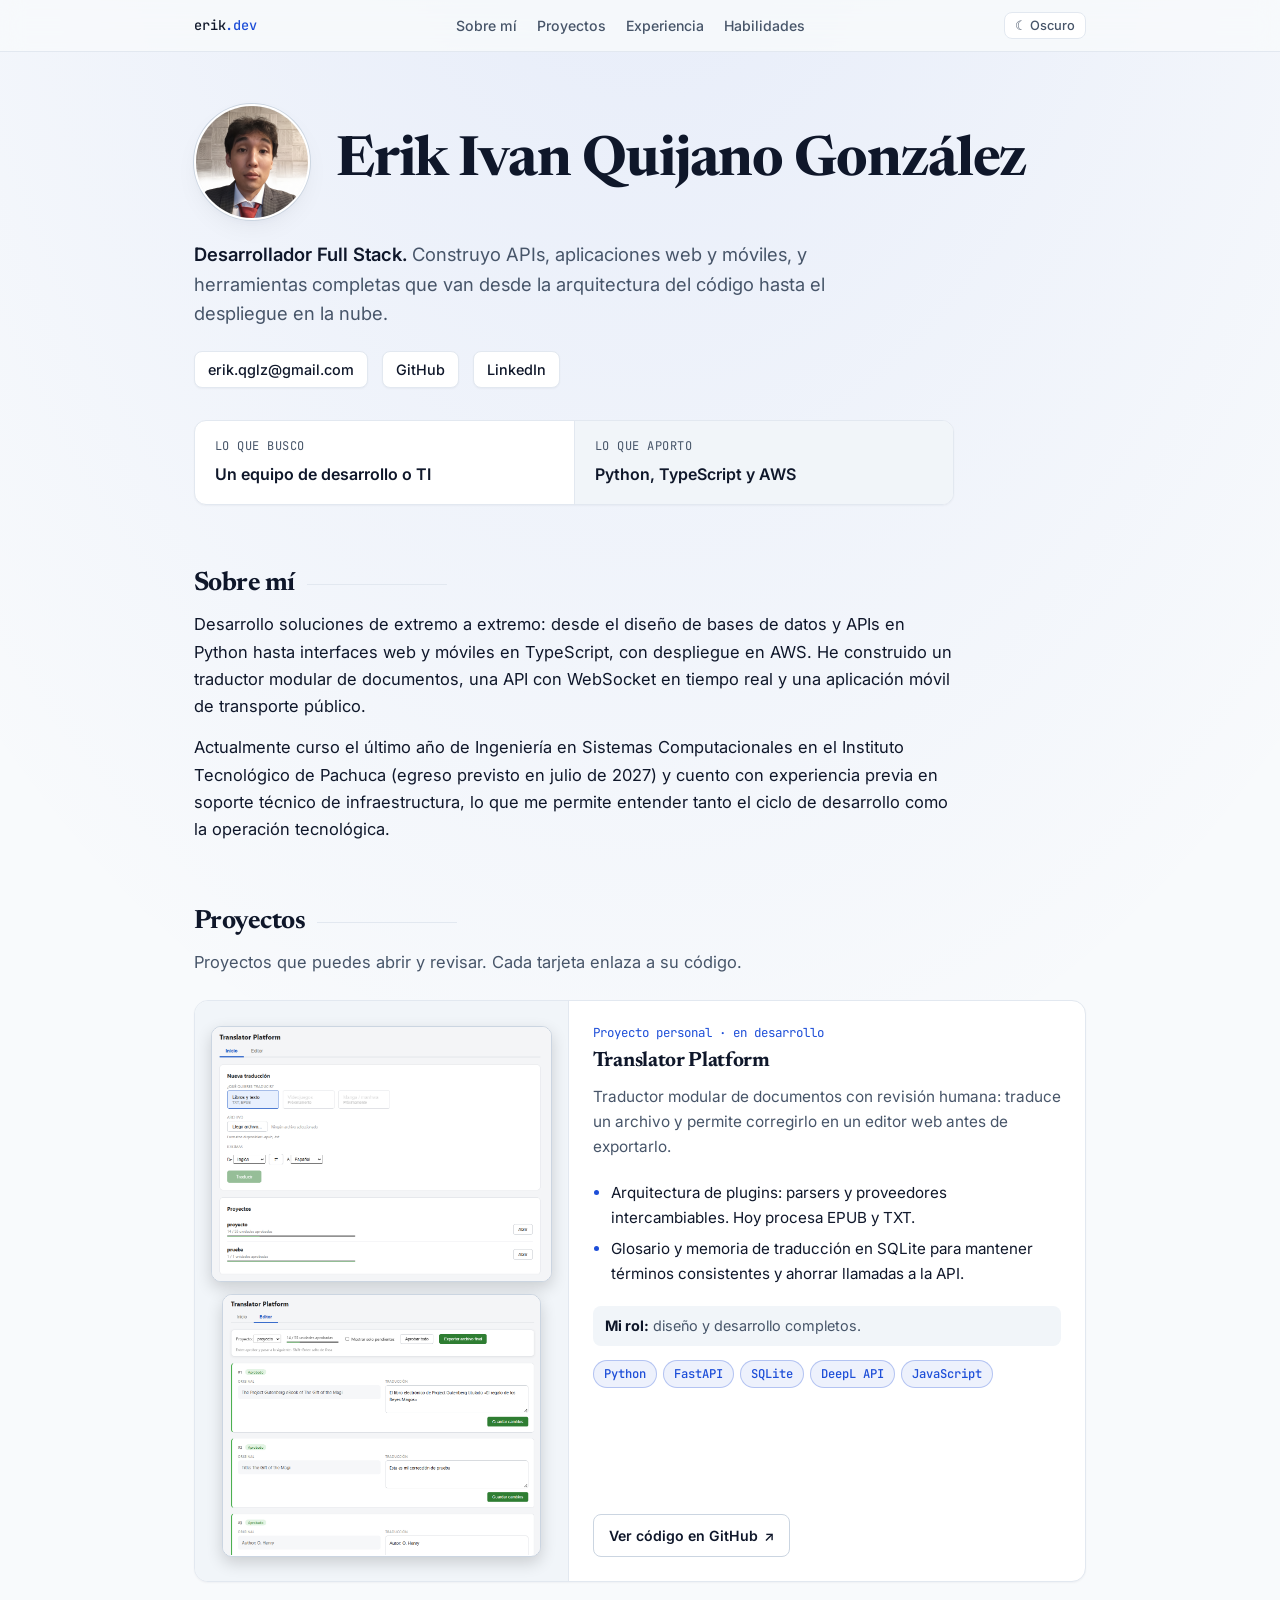
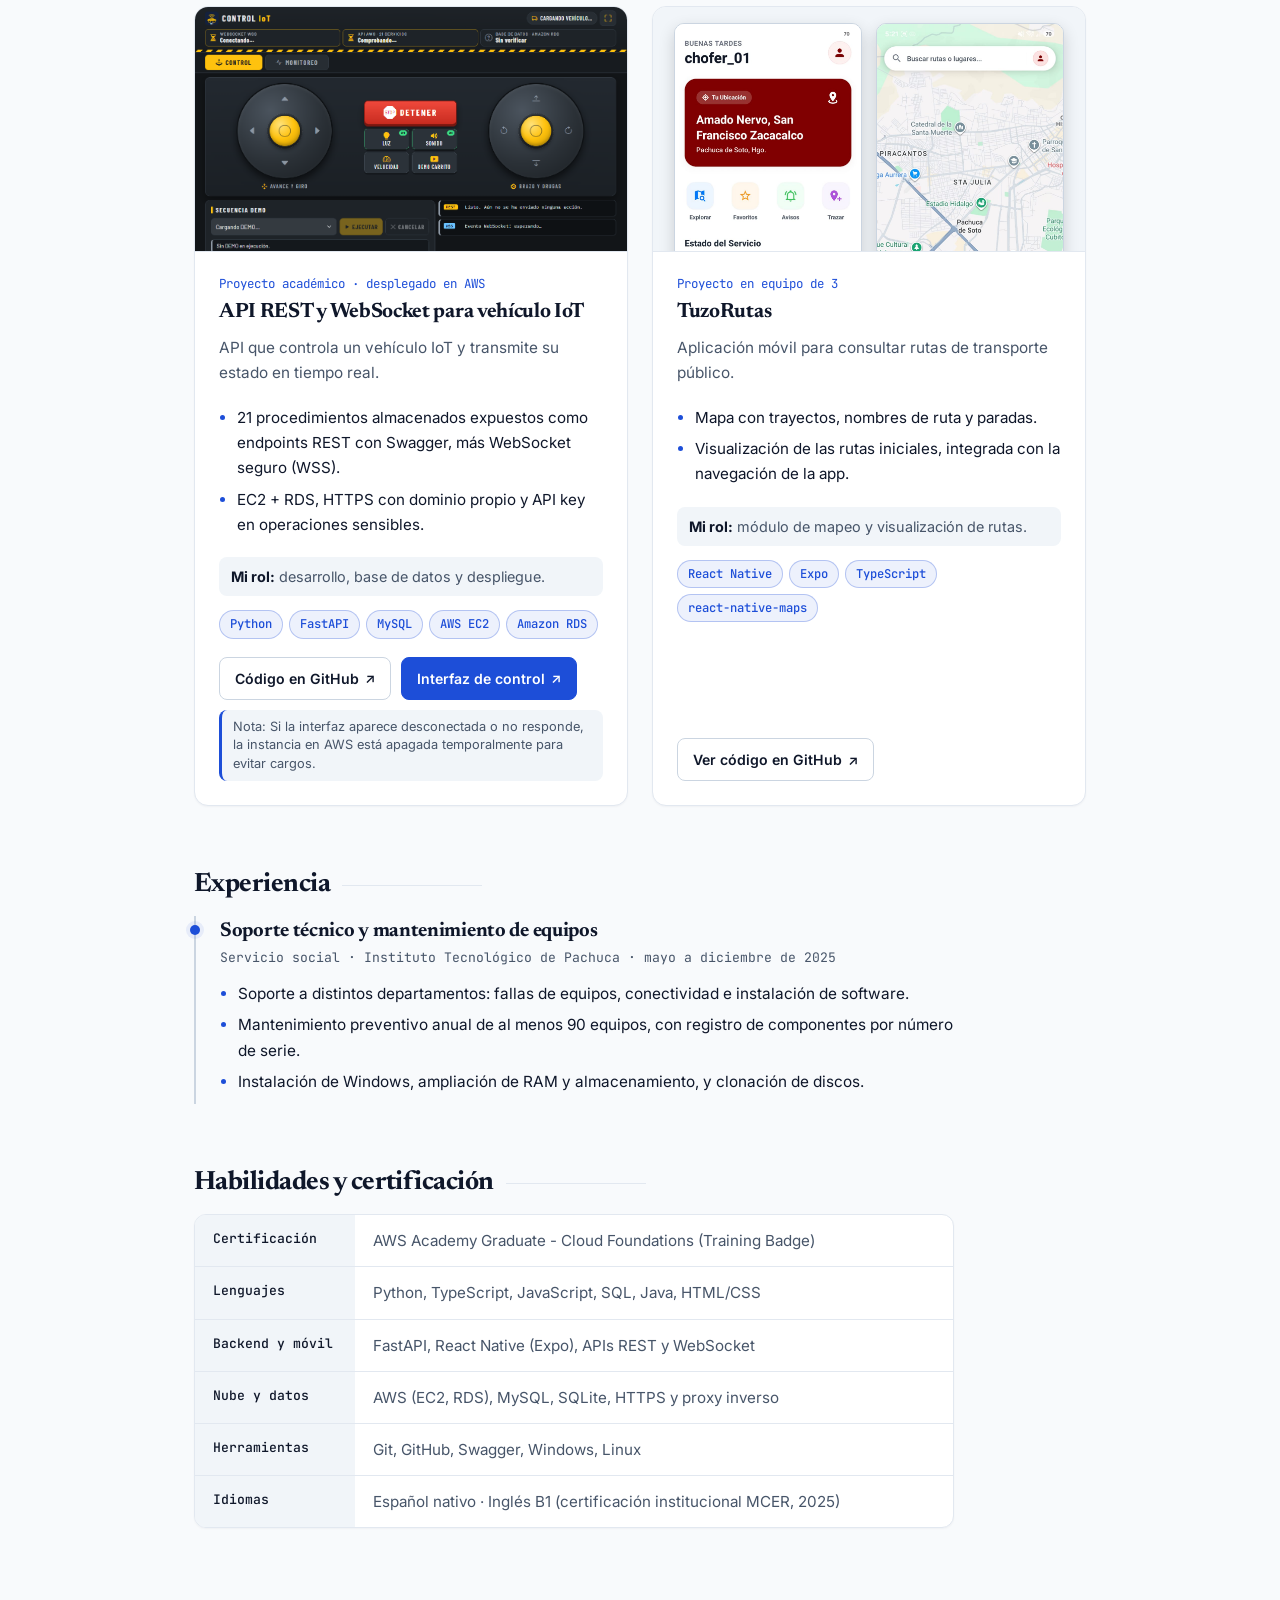
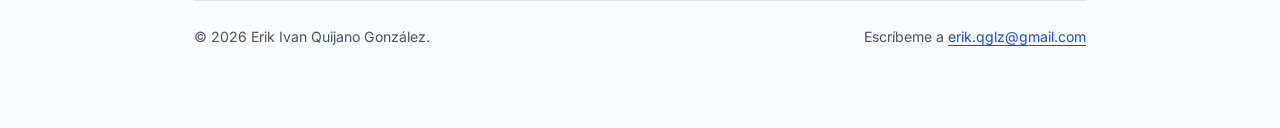
==== commit c325f2d9: "Informacion" ====
--- a/index.html
+++ b/index.html
@@ -3,8 +3,8 @@
 <head>
 <meta charset="utf-8">
 <meta name="viewport" content="width=device-width, initial-scale=1, viewport-fit=cover">
-<title>Erik Ivan Quijano González · Ingeniería en Sistemas</title>
-<meta name="description" content="Portafolio de Erik Ivan Quijano González: desarrollo de software, APIs y despliegue en AWS.">
+<title>Erik Ivan Quijano González · Desarrollador Full Stack</title>
+<meta name="description" content="Portafolio de Erik Ivan Quijano González: desarrollo Full Stack, APIs y despliegue en AWS.">
 <link rel="preconnect" href="https://fonts.googleapis.com">
 <link rel="preconnect" href="https://fonts.gstatic.com" crossorigin>
 <link href="https://fonts.googleapis.com/css2?family=Inter:wght@400;500;600;700&family=JetBrains+Mono:wght@400;500&family=Newsreader:opsz,wght@6..72,600;6..72,700&display=swap" rel="stylesheet">
@@ -188,6 +188,7 @@
 .photo img{width:100%;height:100%;object-fit:cover;object-position:center 20%}
 
 .lead{font-size:1.15rem;color:var(--muted);max-width:36em;margin-top:20px;line-height:1.6}
+.lead strong{color:var(--ink);font-weight:600}
 .contact{display:flex;flex-wrap:wrap;gap:10px 14px;margin-top:22px;padding:0;list-style:none}
 .contact a{
   display:inline-flex;
@@ -489,7 +490,7 @@
       <figure class="photo"><img src="img/perfil.jpg" alt="Erik Ivan Quijano González"></figure>
       <h1>Erik Ivan Quijano González</h1>
     </div>
-    <p class="lead">Estudiante de Ingeniería en Sistemas Computacionales. Construyo APIs, aplicaciones y herramientas que van del código al despliegue en la nube.</p>
+    <p class="lead"><strong>Desarrollador Full Stack.</strong> Construyo APIs, aplicaciones web y móviles, y herramientas completas que van desde la arquitectura del código hasta el despliegue en la nube.</p>
     <ul class="contact">
       <li><a href="mailto:erik.qglz@gmail.com">erik.qglz@gmail.com</a></li>
       <li><a href="https://github.com/A-Common-Person" target="_blank" rel="noopener">GitHub</a></li>
@@ -502,8 +503,8 @@
   </header>
 
   <h2 id="sobre-mi">Sobre mí</h2>
-  <p>Estudio en el Instituto Tecnológico de Pachuca y egreso en julio de 2027. He trabajado en proyectos completos: un traductor modular de documentos, una API con WebSocket desplegada en AWS y una aplicación móvil de transporte público. También hice mi servicio social en soporte técnico, así que conozco la infraestructura desde el equipo del usuario hasta la nube.</p>
-  <p>Vivo en Mineral de la Reforma, Hidalgo, México.</p>
+  <p>Desarrollo soluciones de extremo a extremo: desde el diseño de bases de datos y APIs en Python hasta interfaces web y móviles en TypeScript, con despliegue en AWS. He construido un traductor modular de documentos, una API con WebSocket en tiempo real y una aplicación móvil de transporte público.</p>
+  <p>Actualmente curso el último año de Ingeniería en Sistemas Computacionales en el Instituto Tecnológico de Pachuca (egreso previsto en julio de 2027) y cuento con experiencia previa en soporte técnico de infraestructura, lo que me permite entender tanto el ciclo de desarrollo como la operación tecnológica.</p>
 
   <h2 id="proyectos">Proyectos</h2>
   <p class="sub">Proyectos que puedes abrir y revisar. Cada tarjeta enlaza a su código.</p>
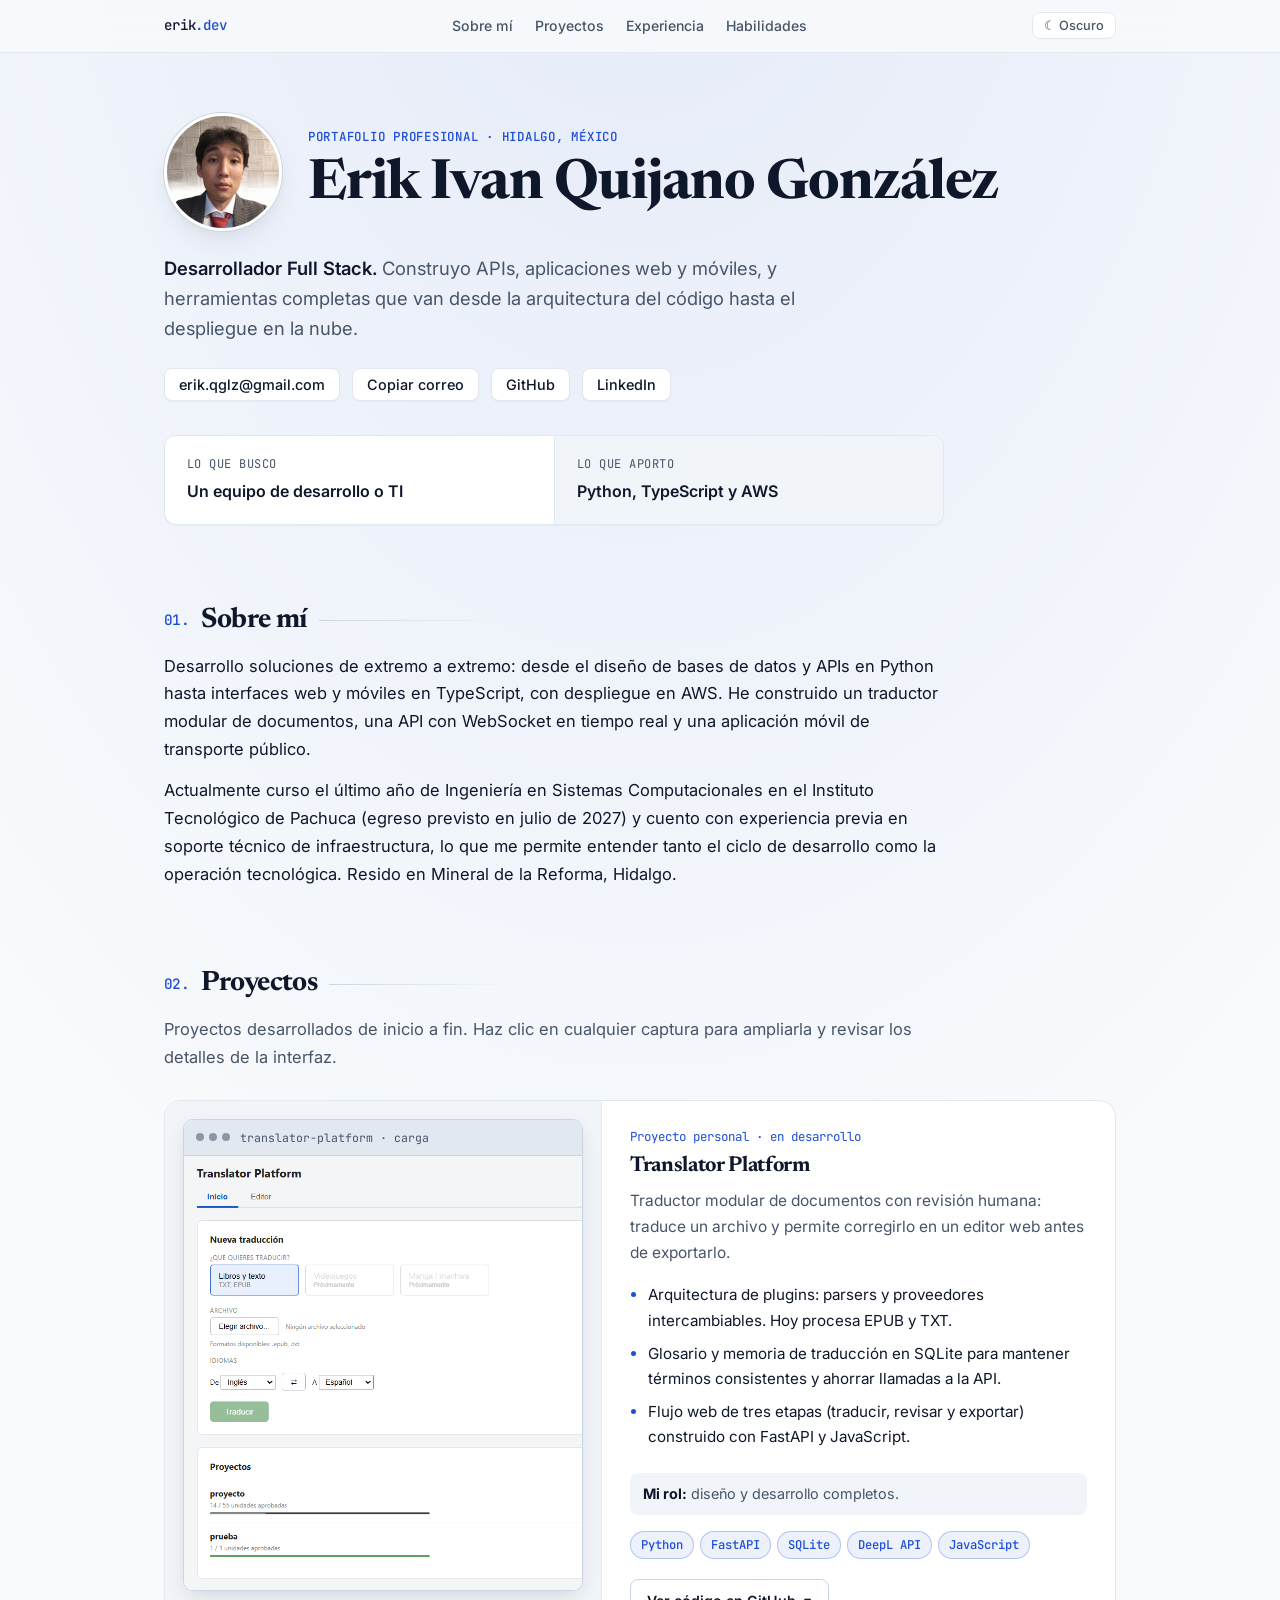
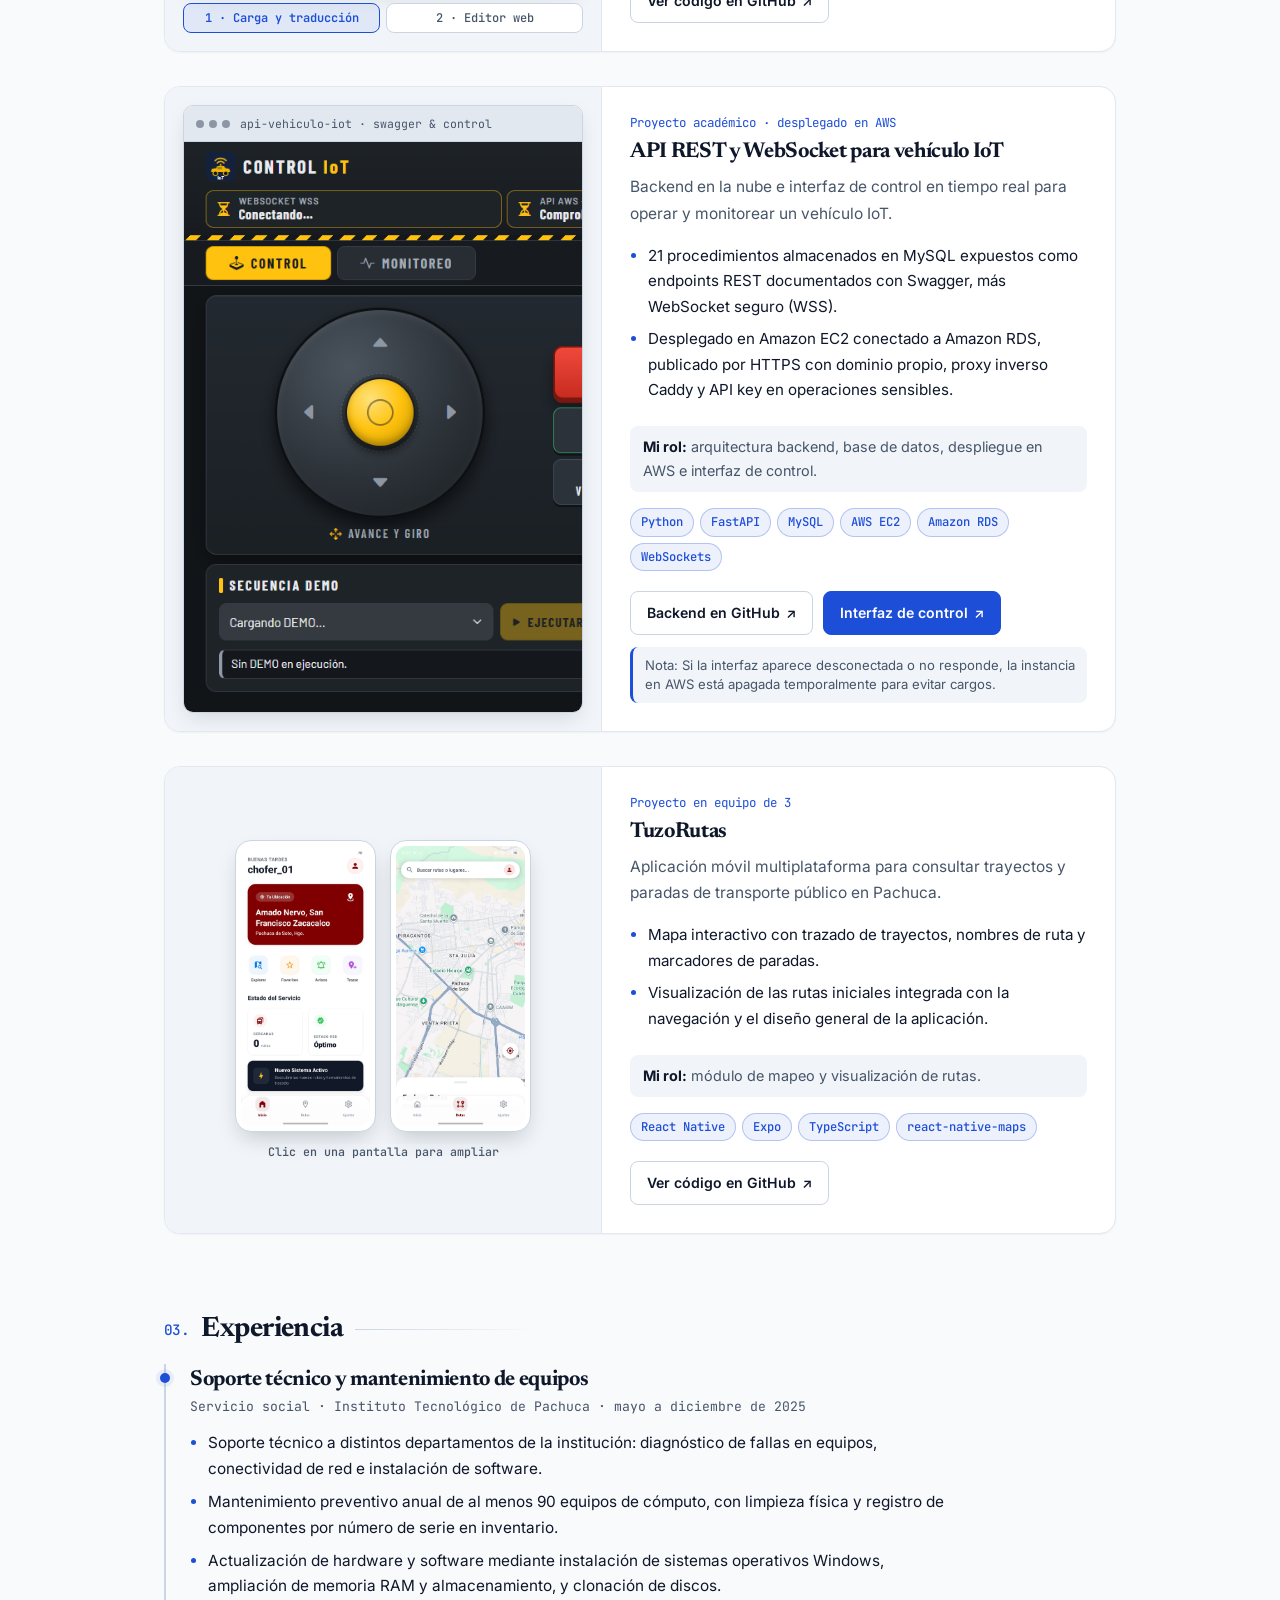
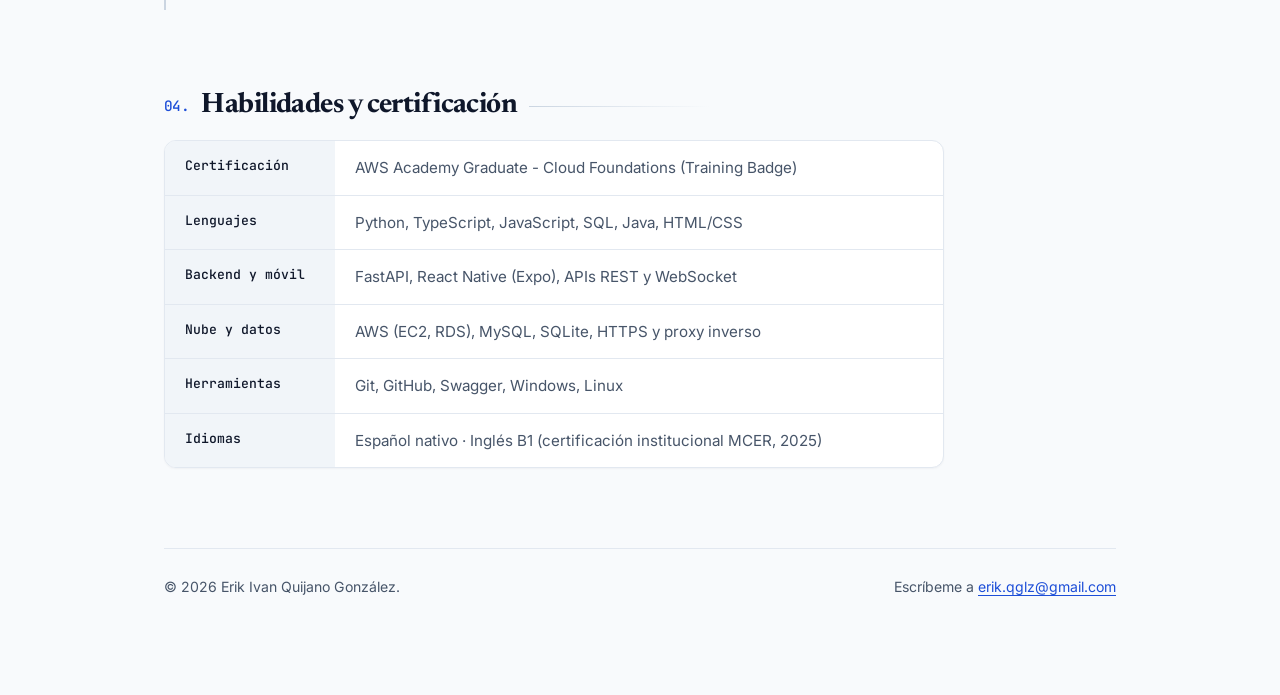
==== commit d4cb2c79: "Css Agregado y re diseño" ====
--- a/index.html
+++ b/index.html
@@ -1,665 +1,450 @@
 <!DOCTYPE html>
 <html lang="es">
 <head>
-<meta charset="utf-8">
-<meta name="viewport" content="width=device-width, initial-scale=1, viewport-fit=cover">
-<title>Erik Ivan Quijano González · Desarrollador Full Stack</title>
-<meta name="description" content="Portafolio de Erik Ivan Quijano González: desarrollo Full Stack, APIs y despliegue en AWS.">
-<link rel="preconnect" href="https://fonts.googleapis.com">
-<link rel="preconnect" href="https://fonts.gstatic.com" crossorigin>
-<link href="https://fonts.googleapis.com/css2?family=Inter:wght@400;500;600;700&family=JetBrains+Mono:wght@400;500&family=Newsreader:opsz,wght@6..72,600;6..72,700&display=swap" rel="stylesheet">
-<style>
-:root{
-  --bg:#f8fafc;
-  --surface:#ffffff;
-  --surface-subtle:#f1f5f9;
-  --ink:#0f172a;
-  --muted:#475569;
-  --line:#e2e8f0;
-  --line-strong:#cbd5e1;
-  --accent:#1d4ed8;
-  --accent-hover:#1e40af;
-  --accent-soft:rgba(29,78,216,.08);
-  --accent-border:rgba(29,78,216,.28);
-  --shadow-sm:0 1px 2px rgba(15,23,42,.04);
-  --shadow-md:0 10px 28px -8px rgba(15,23,42,.08),0 4px 10px -4px rgba(15,23,42,.04);
-  --glow:radial-gradient(ellipse 75% 45% at 50% -10%,rgba(29,78,216,.09),transparent);
-  --nav-bg:rgba(248,250,252,.82);
-  color-scheme:light;
-  box-sizing:border-box;
-  padding-top:env(safe-area-inset-top,0px);
-  padding-bottom:env(safe-area-inset-bottom,0px);
-}
-@media (prefers-color-scheme:dark){
-  :root:not([data-theme="light"]){
-    --bg:#090d16;
-    --surface:#101726;
-    --surface-subtle:#162033;
-    --ink:#f1f5f9;
-    --muted:#94a3b8;
-    --line:#1e293b;
-    --line-strong:#334155;
-    --accent:#60a5fa;
-    --accent-hover:#3b82f6;
-    --accent-soft:rgba(96,165,250,.11);
-    --accent-border:rgba(96,165,250,.32);
-    --shadow-sm:0 1px 2px rgba(0,0,0,.3);
-    --shadow-md:0 14px 32px -8px rgba(0,0,0,.55),0 4px 12px -4px rgba(0,0,0,.35);
-    --glow:radial-gradient(ellipse 75% 45% at 50% -10%,rgba(59,130,246,.16),transparent);
-    --nav-bg:rgba(9,13,22,.82);
-    color-scheme:dark;
-  }
-}
-:root[data-theme="dark"]{
-  --bg:#090d16;
-  --surface:#101726;
-  --surface-subtle:#162033;
-  --ink:#f1f5f9;
-  --muted:#94a3b8;
-  --line:#1e293b;
-  --line-strong:#334155;
-  --accent:#60a5fa;
-  --accent-hover:#3b82f6;
-  --accent-soft:rgba(96,165,250,.11);
-  --accent-border:rgba(96,165,250,.32);
-  --shadow-sm:0 1px 2px rgba(0,0,0,.3);
-  --shadow-md:0 14px 32px -8px rgba(0,0,0,.55),0 4px 12px -4px rgba(0,0,0,.35);
-  --glow:radial-gradient(ellipse 75% 45% at 50% -10%,rgba(59,130,246,.16),transparent);
-  --nav-bg:rgba(9,13,22,.82);
-  color-scheme:dark;
-}
-*{box-sizing:border-box}
-html{scroll-behavior:smooth;scroll-padding-top:76px}
-body{
-  margin:0;
-  background:var(--bg);
-  background-image:var(--glow);
-  background-repeat:no-repeat;
-  color:var(--ink);
-  font:16.5px/1.65 "Inter",system-ui,-apple-system,"Segoe UI",Roboto,sans-serif;
-  -webkit-font-smoothing:antialiased;
-  text-rendering:optimizeLegibility;
-}
-
-/* Barra superior minimalista */
-.topbar{
-  position:sticky;
-  top:0;
-  z-index:20;
-  backdrop-filter:blur(12px);
-  -webkit-backdrop-filter:blur(12px);
-  background:var(--nav-bg);
-  border-bottom:1px solid var(--line);
-}
-.topbar-inner{
-  max-width:940px;
-  margin:0 auto;
-  padding:12px 24px;
-  display:flex;
-  align-items:center;
-  justify-content:space-between;
-  gap:16px;
-}
-.brand{
-  font-family:"JetBrains Mono",monospace;
-  font-size:.85rem;
-  font-weight:500;
-  color:var(--ink);
-  text-decoration:none;
-  letter-spacing:-.01em;
-}
-.brand span{color:var(--accent)}
-.nav-links{
-  display:flex;
-  align-items:center;
-  gap:20px;
-  list-style:none;
-  margin:0;
-  padding:0;
-}
-.nav-links a{
-  font-size:.88rem;
-  font-weight:500;
-  color:var(--muted);
-  text-decoration:none;
-  transition:color .18s ease;
-}
-.nav-links a:hover{color:var(--ink)}
-.theme-btn{
-  appearance:none;
-  border:1px solid var(--line);
-  background:var(--surface);
-  color:var(--muted);
-  border-radius:8px;
-  padding:5px 10px;
-  font:500 .8rem "Inter",sans-serif;
-  cursor:pointer;
-  transition:border-color .18s ease,color .18s ease,background .18s ease;
-}
-.theme-btn:hover{border-color:var(--line-strong);color:var(--ink)}
-
-main{max-width:940px;margin:0 auto;padding:52px 24px 80px}
-main>p,.job,.skills,.lead,.pair,.contact{max-width:760px}
-
-h1,h2,h3{
-  font-family:"Newsreader","Iowan Old Style",Palatino,Georgia,serif;
-  font-weight:700;
-  line-height:1.14;
-  margin:0;
-  letter-spacing:-.02em;
-}
-h1{font-size:clamp(2.35rem,6vw,3.45rem)}
-h2{
-  font-size:1.65rem;
-  margin:64px 0 12px;
-  display:flex;
-  align-items:center;
-  gap:12px;
-}
-h2::after{
-  content:"";
-  flex:1;
-  height:1px;
-  background:var(--line);
-  max-width:140px;
-}
-h3{font-size:1.25rem;letter-spacing:-.015em}
-p{margin:0 0 14px}
-a{color:var(--accent);text-decoration-thickness:1px;text-underline-offset:3px}
-a:focus-visible,button:focus-visible{outline:2px solid var(--accent);outline-offset:3px;border-radius:4px}
-
-/* Hero */
-.hero{display:flex;align-items:center;gap:26px}
-.photo{
-  margin:0;
-  flex:none;
-  width:116px;
-  height:116px;
-  border-radius:50%;
-  overflow:hidden;
-  background:var(--surface-subtle);
-  border:2px solid var(--surface);
-  box-shadow:0 0 0 1px var(--line-strong),var(--shadow-md);
-  display:grid;
-  place-items:center;
-  font:700 1.8rem Georgia,serif;
-  color:var(--accent);
-}
-.photo img{width:100%;height:100%;object-fit:cover;object-position:center 20%}
-
-.lead{font-size:1.15rem;color:var(--muted);max-width:36em;margin-top:20px;line-height:1.6}
-.lead strong{color:var(--ink);font-weight:600}
-.contact{display:flex;flex-wrap:wrap;gap:10px 14px;margin-top:22px;padding:0;list-style:none}
-.contact a{
-  display:inline-flex;
-  align-items:center;
-  gap:6px;
-  padding:6px 13px;
-  border-radius:8px;
-  background:var(--surface);
-  border:1px solid var(--line);
-  color:var(--ink);
-  text-decoration:none;
-  font-size:.9rem;
-  font-weight:500;
-  box-shadow:var(--shadow-sm);
-  transition:border-color .18s ease,transform .18s ease,color .18s ease;
-}
-.contact a:hover{border-color:var(--accent);color:var(--accent);transform:translateY(-1px)}
-
-.pair{
-  display:grid;
-  grid-template-columns:1fr 1fr;
-  margin-top:32px;
-  border:1px solid var(--line);
-  border-radius:12px;
-  overflow:hidden;
-  background:var(--surface);
-  box-shadow:var(--shadow-sm);
-}
-.pair div{padding:16px 20px}
-.pair div+div{border-left:1px solid var(--line);background:var(--surface-subtle)}
-.pair small{
-  display:block;
-  color:var(--muted);
-  font-family:"JetBrains Mono",monospace;
-  font-size:.75rem;
-  text-transform:uppercase;
-  letter-spacing:.04em;
-  margin-bottom:4px;
-}
-.pair span{font-weight:600;font-size:1rem;color:var(--ink)}
-
-.sub{color:var(--muted);margin-bottom:6px}
-
-/* Grid y tarjetas de proyectos */
-.grid{display:grid;grid-template-columns:1fr 1fr;gap:24px;margin-top:24px}
-.card{
-  display:flex;
-  flex-direction:column;
-  border:1px solid var(--line);
-  border-radius:14px;
-  overflow:hidden;
-  background:var(--surface);
-  box-shadow:var(--shadow-sm);
-  transition:transform .22s ease,box-shadow .22s ease,border-color .22s ease;
-}
-.card:hover{
-  transform:translateY(-3px);
-  box-shadow:var(--shadow-md);
-  border-color:var(--accent-border);
-}
-.feat{grid-column:1/-1;flex-direction:row}
-
-.thumb{
-  background:var(--surface-subtle);
-  display:grid;
-  place-items:center;
-  padding:14px;
-  border-bottom:1px solid var(--line);
-  overflow:hidden;
-  position:relative;
-}
-.feat .thumb{width:42%;flex:none;border-bottom:0;border-right:1px solid var(--line)}
-.thumb:has(> img){padding:0;height:245px}
-.feat .thumb:has(> img){height:auto;min-height:260px}
-.thumb svg{width:100%;max-height:130px}
-.thumb > img{
-  width:100%;
-  height:100%;
-  object-fit:cover;
-  object-position:top center;
-  display:block;
-  transition:transform .35s ease;
-}
-.card:hover .thumb > img{transform:scale(1.02)}
-
-.thumb:has(.phones){padding:16px;height:245px}
-.phones{display:flex;justify-content:center;align-items:center;gap:14px;height:100%;width:100%}
-.phones img{
-  max-height:100%;
-  max-width:47%;
-  width:auto;
-  height:auto;
-  object-fit:contain;
-  border-radius:10px;
-  border:1px solid var(--line-strong);
-  box-shadow:0 6px 16px rgba(0,0,0,.16);
-  display:block;
-  background:var(--surface);
-  transition:transform .28s ease;
-}
-.card:hover .phones img{transform:translateY(-2px)}
-.feat .thumb:has(.phones){height:auto;min-height:290px}
-.feat .phones{flex-direction:column;gap:12px}
-.feat .phones img{max-width:100%;max-height:48%}
-
-.body{padding:22px 24px 24px;display:flex;flex-direction:column;flex:1}
-.tag{
-  font-family:"JetBrains Mono",monospace;
-  font-size:.78rem;
-  color:var(--accent);
-  margin:0 0 6px;
-}
-.card h3{margin-bottom:10px;font-size:1.3rem}
-.card > .body > p:first-of-type + h3 + p{color:var(--muted);font-size:.96rem}
-.card ul.pts{margin:6px 0 14px;padding-left:18px;color:var(--ink);font-size:.95rem}
-.card ul.pts li{margin-bottom:6px}
-.card ul.pts li::marker{color:var(--accent)}
-.role{
-  font-size:.9rem;
-  margin-bottom:14px;
-  padding:8px 12px;
-  border-radius:8px;
-  background:var(--surface-subtle);
-  color:var(--muted);
-}
-.role strong{color:var(--ink)}
-
-.chips{display:flex;flex-wrap:wrap;gap:6px;list-style:none;padding:0;margin:0 0 18px}
-.chips li{
-  font-family:"JetBrains Mono",monospace;
-  font-size:.76rem;
-  padding:3px 10px;
-  background:var(--accent-soft);
-  border:1px solid var(--accent-border);
-  border-radius:999px;
-  color:var(--accent);
-  font-weight:500;
-}
-
-.card-footer{
-  margin-top:auto;
-  display:flex;
-  flex-direction:column;
-  gap:10px;
-}
-.btn-group{
-  display:flex;
-  flex-wrap:wrap;
-  gap:10px;
-  align-items:center;
-}
-.btn{
-  display:inline-flex;
-  align-items:center;
-  gap:6px;
-  padding:9px 15px;
-  border:1px solid var(--line-strong);
-  background:var(--surface);
-  color:var(--ink);
-  border-radius:8px;
-  text-decoration:none;
-  font-weight:600;
-  font-size:.88rem;
-  transition:background .18s ease,color .18s ease,border-color .18s ease,transform .18s ease;
-}
-.btn::after{content:"↗";font-size:.95em;transition:transform .18s ease}
-.btn:hover{
-  background:var(--accent);
-  border-color:var(--accent);
-  color:#ffffff;
-}
-.btn:hover::after{transform:translate(2px,-2px)}
-
-.btn-primary{
-  background:var(--accent);
-  border-color:var(--accent);
-  color:#ffffff;
-}
-.btn-primary:hover{
-  background:var(--accent-hover);
-  border-color:var(--accent-hover);
-  color:#ffffff;
-}
-
-.aws-note{
-  margin:0;
-  font-size:.8rem;
-  line-height:1.45;
-  color:var(--muted);
-  padding:8px 11px;
-  border-radius:8px;
-  background:var(--surface-subtle);
-  border-left:3px solid var(--accent);
-}
-
-/* Experiencia como línea de tiempo */
-.job{
-  position:relative;
-  padding:4px 0 4px 24px;
-  margin-top:16px;
-  border-left:2px solid var(--line-strong);
-}
-.job::before{
-  content:"";
-  position:absolute;
-  left:-6px;
-  top:9px;
-  width:10px;
-  height:10px;
-  border-radius:50%;
-  background:var(--accent);
-  box-shadow:0 0 0 4px var(--accent-soft);
-}
-.meta{
-  font-family:"JetBrains Mono",monospace;
-  color:var(--muted);
-  font-size:.82rem;
-  margin:4px 0 12px;
-}
-.job ul{margin:8px 0 0;padding-left:18px;font-size:.96rem}
-.job li{margin-bottom:6px}
-.job li::marker{color:var(--accent)}
-
-/* Habilidades en tarjeta estructurada */
-.skills{
-  display:grid;
-  grid-template-columns:160px 1fr;
-  margin:16px 0 0;
-  border:1px solid var(--line);
-  border-radius:12px;
-  background:var(--surface);
-  overflow:hidden;
-  box-shadow:var(--shadow-sm);
-}
-.skills dt,.skills dd{
-  padding:13px 18px;
-  border-bottom:1px solid var(--line);
-}
-.skills dt:last-of-type,.skills dd:last-of-type{border-bottom:0}
-.skills dt{
-  font-family:"JetBrains Mono",monospace;
-  font-size:.82rem;
-  font-weight:500;
-  color:var(--ink);
-  background:var(--surface-subtle);
-}
-.skills dd{margin:0;color:var(--muted);font-size:.95rem}
-
-footer{
-  margin-top:72px;
-  padding-top:24px;
-  border-top:1px solid var(--line);
-  color:var(--muted);
-  font-size:.88rem;
-  display:flex;
-  flex-wrap:wrap;
-  justify-content:space-between;
-  gap:8px;
-}
-
-@media (max-width:740px){
-  .grid{grid-template-columns:1fr}
-  .feat{flex-direction:column}
-  .feat .thumb{width:auto;border-right:0;border-bottom:1px solid var(--line)}
-  .feat .thumb:has(> img){height:220px;min-height:0}
-  .feat .thumb:has(.phones){height:245px;min-height:0}
-  .feat .phones{flex-direction:row}
-  .feat .phones img{max-width:47%;max-height:100%}
-}
-@media (max-width:580px){
-  .nav-links{display:none}
-  .hero{flex-direction:column;align-items:flex-start;gap:16px}
-  .photo{width:92px;height:92px;font-size:1.4rem}
-  .skills{grid-template-columns:1fr}
-  .skills dt{border-bottom:0;padding-bottom:4px}
-  .skills dd{padding-top:2px}
-  .pair{grid-template-columns:1fr}
-  .pair div+div{border-left:0;border-top:1px solid var(--line)}
-}
-</style>
+  <meta charset="utf-8">
+  <meta name="viewport" content="width=device-width, initial-scale=1, viewport-fit=cover">
+  <title>Erik Ivan Quijano González · Desarrollador Full Stack</title>
+  <meta name="description" content="Portafolio y CV web de Erik Ivan Quijano González: desarrollo Full Stack, APIs y despliegue en AWS.">
+  <link rel="preconnect" href="https://fonts.googleapis.com">
+  <link rel="preconnect" href="https://fonts.gstatic.com" crossorigin>
+  <link href="https://fonts.googleapis.com/css2?family=Inter:wght@400;500;600;700&family=JetBrains+Mono:wght@400;500&family=Newsreader:opsz,wght@6..72,600;6..72,700&display=swap" rel="stylesheet">
+  <link rel="stylesheet" href="styles.css">
 </head>
 <body>
-<nav class="topbar" aria-label="Navegación principal">
-  <div class="topbar-inner">
-    <a class="brand" href="#">erik<span>.dev</span></a>
-    <ul class="nav-links">
-      <li><a href="#sobre-mi">Sobre mí</a></li>
-      <li><a href="#proyectos">Proyectos</a></li>
-      <li><a href="#experiencia">Experiencia</a></li>
-      <li><a href="#habilidades">Habilidades</a></li>
-    </ul>
-    <button class="theme-btn" id="themeToggle" type="button" aria-label="Cambiar tema">Tema</button>
+  <nav class="topbar" aria-label="Navegación principal">
+    <div class="topbar-inner">
+      <a class="brand" href="#">erik<span>.dev</span></a>
+      <ul class="nav-links">
+        <li><a href="#sobre-mi">Sobre mí</a></li>
+        <li><a href="#proyectos">Proyectos</a></li>
+        <li><a href="#experiencia">Experiencia</a></li>
+        <li><a href="#habilidades">Habilidades</a></li>
+      </ul>
+      <button class="theme-btn" id="themeToggle" type="button" aria-label="Cambiar tema">Tema</button>
+    </div>
+  </nav>
+
+  <main>
+    <header class="hero-section">
+      <div class="hero">
+        <figure class="photo">
+          <img src="img/perfil.jpg" alt="Erik Ivan Quijano González">
+        </figure>
+        <div class="hero-text">
+          <span class="eyebrow">Portafolio Profesional · Hidalgo, México</span>
+          <h1>Erik Ivan Quijano González</h1>
+        </div>
+      </div>
+
+      <p class="lead">
+        <strong>Desarrollador Full Stack.</strong> Construyo APIs, aplicaciones web y móviles, y herramientas completas que van desde la arquitectura del código hasta el despliegue en la nube.
+      </p>
+
+      <ul class="contact">
+        <li><a href="mailto:erik.qglz@gmail.com">erik.qglz@gmail.com</a></li>
+        <li>
+          <button type="button" class="copy-btn" id="copyEmail" data-email="erik.qglz@gmail.com">
+            Copiar correo
+          </button>
+        </li>
+        <li><a href="https://github.com/A-Common-Person" target="_blank" rel="noopener">GitHub</a></li>
+        <li><a href="https://www.linkedin.com/in/erik-ivan-quijano-gonz%C3%A1lez-313360355" target="_blank" rel="noopener">LinkedIn</a></li>
+      </ul>
+
+      <div class="pair" aria-label="Enfoque profesional">
+        <div>
+          <small>Lo que busco</small>
+          <span>Un equipo de desarrollo o TI</span>
+        </div>
+        <div>
+          <small>Lo que aporto</small>
+          <span>Python, TypeScript y AWS</span>
+        </div>
+      </div>
+    </header>
+
+    <section aria-labelledby="sobre-mi">
+      <h2 id="sobre-mi">Sobre mí</h2>
+      <p>Desarrollo soluciones de extremo a extremo: desde el diseño de bases de datos y APIs en Python hasta interfaces web y móviles en TypeScript, con despliegue en AWS. He construido un traductor modular de documentos, una API con WebSocket en tiempo real y una aplicación móvil de transporte público.</p>
+      <p>Actualmente curso el último año de Ingeniería en Sistemas Computacionales en el Instituto Tecnológico de Pachuca (egreso previsto en julio de 2027) y cuento con experiencia previa en soporte técnico de infraestructura, lo que me permite entender tanto el ciclo de desarrollo como la operación tecnológica. Resido en Mineral de la Reforma, Hidalgo.</p>
+    </section>
+
+    <section aria-labelledby="proyectos">
+      <h2 id="proyectos">Proyectos</h2>
+      <p class="sub">Proyectos desarrollados de inicio a fin. Haz clic en cualquier captura para ampliarla y revisar los detalles de la interfaz.</p>
+
+      <div class="project-list">
+        <!-- PROYECTO 1: TRANSLATOR PLATFORM -->
+        <article class="card" data-gallery="translator">
+          <div class="thumb thumb-web">
+            <div class="browser-window">
+              <div class="browser-bar">
+                <span class="dots" aria-hidden="true"><i></i><i></i><i></i></span>
+                <span class="browser-title" data-browser-label>translator-platform · carga</span>
+              </div>
+              <div class="browser-viewport" role="button" tabindex="0" aria-label="Ampliar captura de Translator Platform">
+                <img
+                  src="img/translator/1.png"
+                  alt="Interfaz de carga y traducción en Translator Platform"
+                  data-active-img
+                  data-index="0"
+                >
+                <span class="zoom-hint">Ampliar captura</span>
+              </div>
+            </div>
+
+            <div class="view-switcher" role="tablist" aria-label="Vistas de Translator Platform">
+              <button
+                type="button"
+                class="view-tab is-active"
+                data-src="img/translator/1.png"
+                data-alt="Interfaz de carga y traducción en Translator Platform"
+                data-label="translator-platform · carga"
+                data-index="0"
+              >
+                1 · Carga y traducción
+              </button>
+              <button
+                type="button"
+                class="view-tab"
+                data-src="img/translator/2.png"
+                data-alt="Editor web de revisión en Translator Platform"
+                data-label="translator-platform · editor"
+                data-index="1"
+              >
+                2 · Editor web
+              </button>
+            </div>
+          </div>
+
+          <div class="body">
+            <p class="tag">Proyecto personal · en desarrollo</p>
+            <h3>Translator Platform</h3>
+            <p class="card-desc">Traductor modular de documentos con revisión humana: traduce un archivo y permite corregirlo en un editor web antes de exportarlo.</p>
+            <ul class="pts">
+              <li>Arquitectura de plugins: parsers y proveedores intercambiables. Hoy procesa EPUB y TXT.</li>
+              <li>Glosario y memoria de traducción en SQLite para mantener términos consistentes y ahorrar llamadas a la API.</li>
+              <li>Flujo web de tres etapas (traducir, revisar y exportar) construido con FastAPI y JavaScript.</li>
+            </ul>
+            <p class="role"><strong>Mi rol:</strong> diseño y desarrollo completos.</p>
+            <ul class="chips">
+              <li>Python</li>
+              <li>FastAPI</li>
+              <li>SQLite</li>
+              <li>DeepL API</li>
+              <li>JavaScript</li>
+            </ul>
+            <div class="card-footer">
+              <div class="btn-group">
+                <a class="btn" href="https://github.com/A-Common-Person/Translator-Platform" target="_blank" rel="noopener">Ver código en GitHub</a>
+              </div>
+            </div>
+          </div>
+        </article>
+
+        <!-- PROYECTO 2: API REST Y WEBSOCKET IOT -->
+        <article class="card" data-gallery="iot">
+          <div class="thumb thumb-web">
+            <div class="browser-window">
+              <div class="browser-bar">
+                <span class="dots" aria-hidden="true"><i></i><i></i><i></i></span>
+                <span class="browser-title" data-browser-label>api-vehiculo-iot · swagger & control</span>
+              </div>
+              <div class="browser-viewport" role="button" tabindex="0" aria-label="Ampliar captura de API REST IoT">
+                <img
+                  src="img/iot-api/1.png"
+                  alt="Documentación Swagger e interfaz de control IoT"
+                  data-active-img
+                  data-index="0"
+                >
+                <span class="zoom-hint">Ampliar captura</span>
+              </div>
+            </div>
+          </div>
+
+          <div class="body">
+            <p class="tag">Proyecto académico · desplegado en AWS</p>
+            <h3>API REST y WebSocket para vehículo IoT</h3>
+            <p class="card-desc">Backend en la nube e interfaz de control en tiempo real para operar y monitorear un vehículo IoT.</p>
+            <ul class="pts">
+              <li>21 procedimientos almacenados en MySQL expuestos como endpoints REST documentados con Swagger, más WebSocket seguro (WSS).</li>
+              <li>Desplegado en Amazon EC2 conectado a Amazon RDS, publicado por HTTPS con dominio propio, proxy inverso Caddy y API key en operaciones sensibles.</li>
+            </ul>
+            <p class="role"><strong>Mi rol:</strong> arquitectura backend, base de datos, despliegue en AWS e interfaz de control.</p>
+            <ul class="chips">
+              <li>Python</li>
+              <li>FastAPI</li>
+              <li>MySQL</li>
+              <li>AWS EC2</li>
+              <li>Amazon RDS</li>
+              <li>WebSockets</li>
+            </ul>
+            <div class="card-footer">
+              <div class="btn-group">
+                <a class="btn" href="https://github.com/A-Common-Person/api_vehiculo_iot" target="_blank" rel="noopener">Backend en GitHub</a>
+                <a class="btn btn-primary" href="https://a-common-person.github.io/control-iot/" target="_blank" rel="noopener">Interfaz de control</a>
+              </div>
+              <p class="aws-note">Nota: Si la interfaz aparece desconectada o no responde, la instancia en AWS está apagada temporalmente para evitar cargos.</p>
+            </div>
+          </div>
+        </article>
+
+        <!-- PROYECTO 3: TUZORUTAS -->
+        <article class="card" data-gallery="tuzorutas">
+          <div class="thumb thumb-mobile">
+            <div class="phones">
+              <div class="phone-frame" role="button" tabindex="0" data-index="0" aria-label="Ampliar captura 1 de TuzoRutas">
+                <img src="img/tuzorutas/1.png" alt="Mapa interactivo de rutas en TuzoRutas">
+              </div>
+              <div class="phone-frame" role="button" tabindex="0" data-index="1" aria-label="Ampliar captura 2 de TuzoRutas">
+                <img src="img/tuzorutas/2.png" alt="Detalle de paradas y trayectos en TuzoRutas">
+              </div>
+            </div>
+            <span class="zoom-hint mobile-hint">Clic en una pantalla para ampliar</span>
+          </div>
+
+          <div class="body">
+            <p class="tag">Proyecto en equipo de 3</p>
+            <h3>TuzoRutas</h3>
+            <p class="card-desc">Aplicación móvil multiplataforma para consultar trayectos y paradas de transporte público en Pachuca.</p>
+            <ul class="pts">
+              <li>Mapa interactivo con trazado de trayectos, nombres de ruta y marcadores de paradas.</li>
+              <li>Visualización de las rutas iniciales integrada con la navegación y el diseño general de la aplicación.</li>
+            </ul>
+            <p class="role"><strong>Mi rol:</strong> módulo de mapeo y visualización de rutas.</p>
+            <ul class="chips">
+              <li>React Native</li>
+              <li>Expo</li>
+              <li>TypeScript</li>
+              <li>react-native-maps</li>
+            </ul>
+            <div class="card-footer">
+              <div class="btn-group">
+                <a class="btn" href="https://github.com/lcmarquez2005/TuzoRutas" target="_blank" rel="noopener">Ver código en GitHub</a>
+              </div>
+            </div>
+          </div>
+        </article>
+      </div>
+    </section>
+
+    <section aria-labelledby="experiencia">
+      <h2 id="experiencia">Experiencia</h2>
+      <div class="job">
+        <h3>Soporte técnico y mantenimiento de equipos</h3>
+        <p class="meta">Servicio social · Instituto Tecnológico de Pachuca · mayo a diciembre de 2025</p>
+        <ul>
+          <li>Soporte técnico a distintos departamentos de la institución: diagnóstico de fallas en equipos, conectividad de red e instalación de software.</li>
+          <li>Mantenimiento preventivo anual de al menos 90 equipos de cómputo, con limpieza física y registro de componentes por número de serie en inventario.</li>
+          <li>Actualización de hardware y software mediante instalación de sistemas operativos Windows, ampliación de memoria RAM y almacenamiento, y clonación de discos.</li>
+        </ul>
+      </div>
+    </section>
+
+    <section aria-labelledby="habilidades">
+      <h2 id="habilidades">Habilidades y certificación</h2>
+      <dl class="skills">
+        <dt>Certificación</dt>
+        <dd>AWS Academy Graduate - Cloud Foundations (Training Badge)</dd>
+        <dt>Lenguajes</dt>
+        <dd>Python, TypeScript, JavaScript, SQL, Java, HTML/CSS</dd>
+        <dt>Backend y móvil</dt>
+        <dd>FastAPI, React Native (Expo), APIs REST y WebSocket</dd>
+        <dt>Nube y datos</dt>
+        <dd>AWS (EC2, RDS), MySQL, SQLite, HTTPS y proxy inverso</dd>
+        <dt>Herramientas</dt>
+        <dd>Git, GitHub, Swagger, Windows, Linux</dd>
+        <dt>Idiomas</dt>
+        <dd>Español nativo · Inglés B1 (certificación institucional MCER, 2025)</dd>
+      </dl>
+    </section>
+
+    <footer>
+      <span>© 2026 Erik Ivan Quijano González.</span>
+      <span>Escríbeme a <a href="mailto:erik.qglz@gmail.com">erik.qglz@gmail.com</a></span>
+    </footer>
+  </main>
+
+  <!-- Modal Lightbox para inspección de capturas -->
+  <div class="lightbox" id="lightbox" aria-hidden="true" role="dialog" aria-modal="true" aria-label="Visor de capturas">
+    <div class="lightbox-dialog">
+      <div class="lightbox-header">
+        <span class="lightbox-caption" id="lightboxCaption"></span>
+        <button type="button" class="lightbox-close" id="lightboxClose" aria-label="Cerrar visor">✕ Cerrar</button>
+      </div>
+      <div class="lightbox-stage">
+        <button type="button" class="lightbox-nav prev" id="lightboxPrev" aria-label="Captura anterior">‹</button>
+        <img id="lightboxImg" src="" alt="">
+        <button type="button" class="lightbox-nav next" id="lightboxNext" aria-label="Siguiente captura">›</button>
+      </div>
+    </div>
   </div>
-</nav>
-
-<main>
-  <header>
-    <div class="hero">
-      <figure class="photo"><img src="img/perfil.jpg" alt="Erik Ivan Quijano González"></figure>
-      <h1>Erik Ivan Quijano González</h1>
-    </div>
-    <p class="lead"><strong>Desarrollador Full Stack.</strong> Construyo APIs, aplicaciones web y móviles, y herramientas completas que van desde la arquitectura del código hasta el despliegue en la nube.</p>
-    <ul class="contact">
-      <li><a href="mailto:erik.qglz@gmail.com">erik.qglz@gmail.com</a></li>
-      <li><a href="https://github.com/A-Common-Person" target="_blank" rel="noopener">GitHub</a></li>
-      <li><a href="https://www.linkedin.com/in/erik-ivan-quijano-gonz%C3%A1lez-313360355" target="_blank" rel="noopener">LinkedIn</a></li>
-    </ul>
-    <div class="pair" aria-label="Idea y resultado">
-      <div><small>Lo que busco</small><span>Un equipo de desarrollo o TI</span></div>
-      <div><small>Lo que aporto</small><span>Python, TypeScript y AWS</span></div>
-    </div>
-  </header>
-
-  <h2 id="sobre-mi">Sobre mí</h2>
-  <p>Desarrollo soluciones de extremo a extremo: desde el diseño de bases de datos y APIs en Python hasta interfaces web y móviles en TypeScript, con despliegue en AWS. He construido un traductor modular de documentos, una API con WebSocket en tiempo real y una aplicación móvil de transporte público.</p>
-  <p>Actualmente curso el último año de Ingeniería en Sistemas Computacionales en el Instituto Tecnológico de Pachuca (egreso previsto en julio de 2027) y cuento con experiencia previa en soporte técnico de infraestructura, lo que me permite entender tanto el ciclo de desarrollo como la operación tecnológica.</p>
-
-  <h2 id="proyectos">Proyectos</h2>
-  <p class="sub">Proyectos que puedes abrir y revisar. Cada tarjeta enlaza a su código.</p>
-  <div class="grid">
-
-    <article class="card feat">
-      <div class="thumb">
-        <div class="phones">
-          <img src="img/translator/1.png" alt="Interfaz de carga y traducción en Translator Platform">
-          <img src="img/translator/2.png" alt="Editor web de revisión en Translator Platform">
-        </div>
-      </div>
-      <div class="body">
-        <p class="tag">Proyecto personal · en desarrollo</p>
-        <h3>Translator Platform</h3>
-        <p>Traductor modular de documentos con revisión humana: traduce un archivo y permite corregirlo en un editor web antes de exportarlo.</p>
-        <ul class="pts">
-          <li>Arquitectura de plugins: parsers y proveedores intercambiables. Hoy procesa EPUB y TXT.</li>
-          <li>Glosario y memoria de traducción en SQLite para mantener términos consistentes y ahorrar llamadas a la API.</li>
-        </ul>
-        <p class="role"><strong>Mi rol:</strong> diseño y desarrollo completos.</p>
-        <ul class="chips"><li>Python</li><li>FastAPI</li><li>SQLite</li><li>DeepL API</li><li>JavaScript</li></ul>
-        <div class="card-footer">
-          <div class="btn-group">
-            <a class="btn" href="https://github.com/A-Common-Person/Translator-Platform" target="_blank" rel="noopener">Ver código en GitHub</a>
-          </div>
-        </div>
-      </div>
-    </article>
-
-    <article class="card">
-      <div class="thumb">
-        <img src="img/iot-api/1.png" alt="Documentación Swagger de API REST IoT">
-      </div>
-      <div class="body">
-        <p class="tag">Proyecto académico · desplegado en AWS</p>
-        <h3>API REST y WebSocket para vehículo IoT</h3>
-        <p>API que controla un vehículo IoT y transmite su estado en tiempo real.</p>
-        <ul class="pts">
-          <li>21 procedimientos almacenados expuestos como endpoints REST con Swagger, más WebSocket seguro (WSS).</li>
-          <li>EC2 + RDS, HTTPS con dominio propio y API key en operaciones sensibles.</li>
-        </ul>
-        <p class="role"><strong>Mi rol:</strong> desarrollo, base de datos y despliegue.</p>
-        <ul class="chips"><li>Python</li><li>FastAPI</li><li>MySQL</li><li>AWS EC2</li><li>Amazon RDS</li></ul>
-        <div class="card-footer">
-          <div class="btn-group">
-            <a class="btn" href="https://github.com/A-Common-Person/api_vehiculo_iot" target="_blank" rel="noopener">Código en GitHub</a>
-            <a class="btn btn-primary" href="https://a-common-person.github.io/control-iot/" target="_blank" rel="noopener">Interfaz de control</a>
-          </div>
-          <p class="aws-note">Nota: Si la interfaz aparece desconectada o no responde, la instancia en AWS está apagada temporalmente para evitar cargos.</p>
-        </div>
-      </div>
-    </article>
-
-    <article class="card">
-      <div class="thumb">
-        <div class="phones">
-          <img src="img/tuzorutas/1.png" alt="Mapa de rutas en TuzoRutas">
-          <img src="img/tuzorutas/2.png" alt="Detalle de paradas en TuzoRutas">
-        </div>
-      </div>
-      <div class="body">
-        <p class="tag">Proyecto en equipo de 3</p>
-        <h3>TuzoRutas</h3>
-        <p>Aplicación móvil para consultar rutas de transporte público.</p>
-        <ul class="pts">
-          <li>Mapa con trayectos, nombres de ruta y paradas.</li>
-          <li>Visualización de las rutas iniciales, integrada con la navegación de la app.</li>
-        </ul>
-        <p class="role"><strong>Mi rol:</strong> módulo de mapeo y visualización de rutas.</p>
-        <ul class="chips"><li>React Native</li><li>Expo</li><li>TypeScript</li><li>react-native-maps</li></ul>
-        <div class="card-footer">
-          <div class="btn-group">
-            <a class="btn" href="https://github.com/lcmarquez2005/TuzoRutas" target="_blank" rel="noopener">Ver código en GitHub</a>
-          </div>
-        </div>
-      </div>
-    </article>
-
-    <!-- PLANTILLA PARA AGREGAR MÁS PROYECTOS (descomenta este bloque y rellena tus datos):
-    <article class="card">
-      <div class="thumb">
-        <img src="img/carpeta-proyecto/1.png" alt="Captura del proyecto">
-      </div>
-      <div class="body">
-        <p class="tag">Tipo de proyecto · contexto</p>
-        <h3>Nombre del Proyecto</h3>
-        <p>Descripción breve de qué hace y qué problema resuelve.</p>
-        <ul class="pts">
-          <li>Logro técnico o característica principal 1.</li>
-          <li>Logro técnico o característica principal 2.</li>
-        </ul>
-        <p class="role"><strong>Mi rol:</strong> tu participación en el proyecto.</p>
-        <ul class="chips"><li>Tech 1</li><li>Tech 2</li><li>Tech 3</li></ul>
-        <div class="card-footer">
-          <div class="btn-group">
-            <a class="btn" href="https://github.com/A-Common-Person/REPOSITORIO" target="_blank" rel="noopener">Ver código en GitHub</a>
-          </div>
-        </div>
-      </div>
-    </article>
-    -->
-
-  </div>
-
-  <h2 id="experiencia">Experiencia</h2>
-  <div class="job">
-    <h3>Soporte técnico y mantenimiento de equipos</h3>
-    <p class="meta">Servicio social · Instituto Tecnológico de Pachuca · mayo a diciembre de 2025</p>
-    <ul>
-      <li>Soporte a distintos departamentos: fallas de equipos, conectividad e instalación de software.</li>
-      <li>Mantenimiento preventivo anual de al menos 90 equipos, con registro de componentes por número de serie.</li>
-      <li>Instalación de Windows, ampliación de RAM y almacenamiento, y clonación de discos.</li>
-    </ul>
-  </div>
-
-  <h2 id="habilidades">Habilidades y certificación</h2>
-  <dl class="skills">
-    <dt>Certificación</dt><dd>AWS Academy Graduate - Cloud Foundations (Training Badge)</dd>
-    <dt>Lenguajes</dt><dd>Python, TypeScript, JavaScript, SQL, Java, HTML/CSS</dd>
-    <dt>Backend y móvil</dt><dd>FastAPI, React Native (Expo), APIs REST y WebSocket</dd>
-    <dt>Nube y datos</dt><dd>AWS (EC2, RDS), MySQL, SQLite, HTTPS y proxy inverso</dd>
-    <dt>Herramientas</dt><dd>Git, GitHub, Swagger, Windows, Linux</dd>
-    <dt>Idiomas</dt><dd>Español nativo · Inglés B1 (certificación institucional MCER, 2025)</dd>
-  </dl>
-
-  <footer>
-    <span>© 2026 Erik Ivan Quijano González.</span>
-    <span>Escríbeme a <a href="mailto:erik.qglz@gmail.com">erik.qglz@gmail.com</a></span>
-  </footer>
-</main>
-
-<script>
-(function(){
-  const root = document.documentElement;
-  const btn = document.getElementById('themeToggle');
-  const saved = localStorage.getItem('theme');
-  if (saved) root.setAttribute('data-theme', saved);
-
-  function updateLabel() {
-    const isDark = root.getAttribute('data-theme') === 'dark' ||
-      (!root.hasAttribute('data-theme') && window.matchMedia('(prefers-color-scheme: dark)').matches);
-    btn.textContent = isDark ? '☀ Claro' : '☾ Oscuro';
-  }
-  updateLabel();
-
-  btn.addEventListener('click', () => {
-    const isDark = root.getAttribute('data-theme') === 'dark' ||
-      (!root.hasAttribute('data-theme') && window.matchMedia('(prefers-color-scheme: dark)').matches);
-    const next = isDark ? 'light' : 'dark';
-    root.setAttribute('data-theme', next);
-    localStorage.setItem('theme', next);
-    updateLabel();
-  });
-})();
-</script>
+
+  <script>
+    (function () {
+      /* 1. Tema claro / oscuro */
+      const root = document.documentElement;
+      const themeBtn = document.getElementById('themeToggle');
+      const savedTheme = localStorage.getItem('theme');
+      if (savedTheme) root.setAttribute('data-theme', savedTheme);
+
+      function isDarkMode() {
+        return root.getAttribute('data-theme') === 'dark' ||
+          (!root.hasAttribute('data-theme') && window.matchMedia('(prefers-color-scheme: dark)').matches);
+      }
+
+      function updateThemeLabel() {
+        themeBtn.textContent = isDarkMode() ? '☀ Claro' : '☾ Oscuro';
+      }
+      updateThemeLabel();
+
+      themeBtn.addEventListener('click', () => {
+        const next = isDarkMode() ? 'light' : 'dark';
+        root.setAttribute('data-theme', next);
+        localStorage.setItem('theme', next);
+        updateThemeLabel();
+      });
+
+      /* 2. Copiar correo al portapapeles */
+      const copyBtn = document.getElementById('copyEmail');
+      if (copyBtn) {
+        copyBtn.addEventListener('click', async () => {
+          const email = copyBtn.getAttribute('data-email');
+          try {
+            await navigator.clipboard.writeText(email);
+            const original = copyBtn.textContent;
+            copyBtn.textContent = '✓ Copiado';
+            copyBtn.classList.add('is-copied');
+            setTimeout(() => {
+              copyBtn.textContent = original;
+              copyBtn.classList.remove('is-copied');
+            }, 2000);
+          } catch (_) {
+            window.location.href = 'mailto:' + email;
+          }
+        });
+      }
+
+      /* 3. Selector de vistas en tarjetas web */
+      document.querySelectorAll('.card').forEach((card) => {
+        const tabs = card.querySelectorAll('.view-tab');
+        const activeImg = card.querySelector('[data-active-img]');
+        const browserLabel = card.querySelector('[data-browser-label]');
+
+        tabs.forEach((tab) => {
+          tab.addEventListener('click', () => {
+            tabs.forEach((t) => t.classList.remove('is-active'));
+            tab.classList.add('is-active');
+            if (activeImg) {
+              activeImg.src = tab.dataset.src;
+              activeImg.alt = tab.dataset.alt;
+              activeImg.dataset.index = tab.dataset.index;
+            }
+            if (browserLabel && tab.dataset.label) {
+              browserLabel.textContent = tab.dataset.label;
+            }
+          });
+        });
+      });
+
+      /* 4. Lightbox para ampliar capturas */
+      const galleries = {
+        translator: [
+          { src: 'img/translator/1.png', caption: 'Translator Platform — Interfaz de carga y configuración de traducción' },
+          { src: 'img/translator/2.png', caption: 'Translator Platform — Editor web de revisión y exportación' }
+        ],
+        iot: [
+          { src: 'img/iot-api/1.png', caption: 'API REST y WebSocket IoT — Documentación Swagger e interfaz de control' }
+        ],
+        tuzorutas: [
+          { src: 'img/tuzorutas/1.png', caption: 'TuzoRutas — Mapa interactivo de rutas en Pachuca' },
+          { src: 'img/tuzorutas/2.png', caption: 'TuzoRutas — Detalle de paradas y trayectos' }
+        ]
+      };
+
+      const lightbox = document.getElementById('lightbox');
+      const lbImg = document.getElementById('lightboxImg');
+      const lbCaption = document.getElementById('lightboxCaption');
+      const lbClose = document.getElementById('lightboxClose');
+      const lbPrev = document.getElementById('lightboxPrev');
+      const lbNext = document.getElementById('lightboxNext');
+
+      let currentGallery = [];
+      let currentIndex = 0;
+
+      function renderLightbox() {
+        const item = currentGallery[currentIndex];
+        if (!item) return;
+        lbImg.src = item.src;
+        lbImg.alt = item.caption;
+        const counter = currentGallery.length > 1 ? ` (${currentIndex + 1}/${currentGallery.length})` : '';
+        lbCaption.textContent = item.caption + counter;
+        const hasMultiple = currentGallery.length > 1;
+        lbPrev.style.display = hasMultiple ? 'grid' : 'none';
+        lbNext.style.display = hasMultiple ? 'grid' : 'none';
+      }
+
+      function openLightbox(galleryKey, index) {
+        currentGallery = galleries[galleryKey] || [];
+        if (!currentGallery.length) return;
+        currentIndex = Math.max(0, Math.min(index, currentGallery.length - 1));
+        renderLightbox();
+        lightbox.classList.add('is-open');
+        lightbox.setAttribute('aria-hidden', 'false');
+        document.body.style.overflow = 'hidden';
+        lbClose.focus();
+      }
+
+      function closeLightbox() {
+        lightbox.classList.remove('is-open');
+        lightbox.setAttribute('aria-hidden', 'true');
+        document.body.style.overflow = '';
+      }
+
+      function stepLightbox(delta) {
+        if (currentGallery.length <= 1) return;
+        currentIndex = (currentIndex + delta + currentGallery.length) % currentGallery.length;
+        renderLightbox();
+      }
+
+      document.querySelectorAll('.browser-viewport').forEach((vp) => {
+        const open = () => {
+          const card = vp.closest('[data-gallery]');
+          const img = vp.querySelector('[data-active-img]');
+          if (card && img) openLightbox(card.dataset.gallery, Number(img.dataset.index || 0));
+        };
+        vp.addEventListener('click', open);
+        vp.addEventListener('keydown', (e) => {
+          if (e.key === 'Enter' || e.key === ' ') { e.preventDefault(); open(); }
+        });
+      });
+
+      document.querySelectorAll('.phone-frame').forEach((frame) => {
+        const open = () => {
+          const card = frame.closest('[data-gallery]');
+          if (card) openLightbox(card.dataset.gallery, Number(frame.dataset.index || 0));
+        };
+        frame.addEventListener('click', open);
+        frame.addEventListener('keydown', (e) => {
+          if (e.key === 'Enter' || e.key === ' ') { e.preventDefault(); open(); }
+        });
+      });
+
+      lbClose.addEventListener('click', closeLightbox);
+      lbPrev.addEventListener('click', () => stepLightbox(-1));
+      lbNext.addEventListener('click', () => stepLightbox(1));
+
+      lightbox.addEventListener('click', (e) => {
+        if (e.target === lightbox) closeLightbox();
+      });
+
+      document.addEventListener('keydown', (e) => {
+        if (!lightbox.classList.contains('is-open')) return;
+        if (e.key === 'Escape') closeLightbox();
+        if (e.key === 'ArrowLeft') stepLightbox(-1);
+        if (e.key === 'ArrowRight') stepLightbox(1);
+      });
+    })();
+  </script>
 </body>
 </html>
--- a/styles.css
+++ b/styles.css
@@ -0,0 +1,1066 @@
+/* ==========================================================================
+   Portafolio Web · Erik Ivan Quijano González
+   Hoja de estilos principal (styles.css)
+   ========================================================================== */
+
+:root {
+  --bg: #f8fafc;
+  --surface: #ffffff;
+  --surface-subtle: #f1f5f9;
+  --surface-elevated: #e2e8f0;
+  --ink: #0f172a;
+  --muted: #475569;
+  --line: #e2e8f0;
+  --line-strong: #cbd5e1;
+
+  --accent: #1d4ed8;
+  --accent-hover: #1e40af;
+  --accent-soft: rgba(29, 78, 216, 0.08);
+  --accent-border: rgba(29, 78, 216, 0.28);
+
+  --shadow-sm: 0 1px 2px rgba(15, 23, 42, 0.04);
+  --shadow-md: 0 14px 32px -8px rgba(15, 23, 42, 0.1), 0 4px 12px -4px rgba(15, 23, 42, 0.05);
+  --glow: radial-gradient(ellipse 80% 45% at 50% -10%, rgba(29, 78, 216, 0.1), transparent);
+  --nav-bg: rgba(248, 250, 252, 0.85);
+
+  --radius-sm: 8px;
+  --radius-md: 12px;
+  --radius-lg: 16px;
+
+  color-scheme: light;
+  box-sizing: border-box;
+  padding-top: env(safe-area-inset-top, 0px);
+  padding-bottom: env(safe-area-inset-bottom, 0px);
+}
+
+@media (prefers-color-scheme: dark) {
+  :root:not([data-theme="light"]) {
+    --bg: #080c14;
+    --surface: #0f1624;
+    --surface-subtle: #151f32;
+    --surface-elevated: #1e293b;
+    --ink: #f1f5f9;
+    --muted: #94a3b8;
+    --line: #1e293b;
+    --line-strong: #334155;
+
+    --accent: #60a5fa;
+    --accent-hover: #3b82f6;
+    --accent-soft: rgba(96, 165, 250, 0.12);
+    --accent-border: rgba(96, 165, 250, 0.34);
+
+    --shadow-sm: 0 1px 2px rgba(0, 0, 0, 0.35);
+    --shadow-md: 0 18px 36px -8px rgba(0, 0, 0, 0.62), 0 4px 14px -4px rgba(0, 0, 0, 0.4);
+    --glow: radial-gradient(ellipse 80% 45% at 50% -10%, rgba(59, 130, 246, 0.18), transparent);
+    --nav-bg: rgba(8, 12, 20, 0.85);
+
+    color-scheme: dark;
+  }
+}
+
+:root[data-theme="dark"] {
+  --bg: #080c14;
+  --surface: #0f1624;
+  --surface-subtle: #151f32;
+  --surface-elevated: #1e293b;
+  --ink: #f1f5f9;
+  --muted: #94a3b8;
+  --line: #1e293b;
+  --line-strong: #334155;
+
+  --accent: #60a5fa;
+  --accent-hover: #3b82f6;
+  --accent-soft: rgba(96, 165, 250, 0.12);
+  --accent-border: rgba(96, 165, 250, 0.34);
+
+  --shadow-sm: 0 1px 2px rgba(0, 0, 0, 0.35);
+  --shadow-md: 0 18px 36px -8px rgba(0, 0, 0, 0.62), 0 4px 14px -4px rgba(0, 0, 0, 0.4);
+  --glow: radial-gradient(ellipse 80% 45% at 50% -10%, rgba(59, 130, 246, 0.18), transparent);
+  --nav-bg: rgba(8, 12, 20, 0.85);
+
+  color-scheme: dark;
+}
+
+/* ==========================================================================
+   Reset & Base
+   ========================================================================== */
+
+*,
+*::before,
+*::after {
+  box-sizing: border-box;
+}
+
+html {
+  scroll-behavior: smooth;
+  scroll-padding-top: 80px;
+}
+
+body {
+  margin: 0;
+  background-color: var(--bg);
+  background-image: var(--glow);
+  background-repeat: no-repeat;
+  color: var(--ink);
+  font: 16.5px/1.68 "Inter", system-ui, -apple-system, "Segoe UI", Roboto, sans-serif;
+  -webkit-font-smoothing: antialiased;
+  text-rendering: optimizeLegibility;
+  counter-reset: section-counter;
+}
+
+::selection {
+  background: var(--accent-soft);
+  color: var(--accent);
+}
+
+main {
+  max-width: 1000px;
+  margin: 0 auto;
+  padding: 60px 24px 96px;
+}
+
+section > p,
+.job,
+.skills,
+.lead,
+.pair,
+.contact {
+  max-width: 780px;
+}
+
+h1,
+h2,
+h3 {
+  font-family: "Newsreader", "Iowan Old Style", Palatino, Georgia, serif;
+  font-weight: 700;
+  line-height: 1.14;
+  margin: 0;
+  letter-spacing: -0.02em;
+}
+
+h1 {
+  font-size: clamp(2.35rem, 6vw, 3.45rem);
+}
+
+h2 {
+  font-size: 1.75rem;
+  margin: 80px 0 16px;
+  display: flex;
+  align-items: center;
+  gap: 12px;
+  counter-increment: section-counter;
+}
+
+h2::before {
+  content: "0" counter(section-counter) ".";
+  font-family: "JetBrains Mono", monospace;
+  font-size: 0.9rem;
+  font-weight: 500;
+  color: var(--accent);
+}
+
+h2::after {
+  content: "";
+  flex: 1;
+  height: 1px;
+  background: linear-gradient(90deg, var(--line-strong), transparent);
+  max-width: 180px;
+}
+
+h3 {
+  font-size: 1.35rem;
+  letter-spacing: -0.015em;
+}
+
+p {
+  margin: 0 0 14px;
+}
+
+a {
+  color: var(--accent);
+  text-decoration-thickness: 1px;
+  text-underline-offset: 3px;
+}
+
+a:focus-visible,
+button:focus-visible,
+[role="button"]:focus-visible {
+  outline: 2px solid var(--accent);
+  outline-offset: 3px;
+  border-radius: 6px;
+}
+
+/* ==========================================================================
+   Barra de navegación superior
+   ========================================================================== */
+
+.topbar {
+  position: sticky;
+  top: 0;
+  z-index: 20;
+  backdrop-filter: blur(12px);
+  -webkit-backdrop-filter: blur(12px);
+  background: var(--nav-bg);
+  border-bottom: 1px solid var(--line);
+}
+
+.topbar-inner {
+  max-width: 1000px;
+  margin: 0 auto;
+  padding: 12px 24px;
+  display: flex;
+  align-items: center;
+  justify-content: space-between;
+  gap: 16px;
+}
+
+.brand {
+  font-family: "JetBrains Mono", monospace;
+  font-size: 0.88rem;
+  font-weight: 500;
+  color: var(--ink);
+  text-decoration: none;
+  letter-spacing: -0.01em;
+}
+
+.brand span {
+  color: var(--accent);
+}
+
+.nav-links {
+  display: flex;
+  align-items: center;
+  gap: 22px;
+  list-style: none;
+  margin: 0;
+  padding: 0;
+}
+
+.nav-links a {
+  font-size: 0.88rem;
+  font-weight: 500;
+  color: var(--muted);
+  text-decoration: none;
+  transition: color 0.18s ease;
+}
+
+.nav-links a:hover {
+  color: var(--ink);
+}
+
+.theme-btn {
+  appearance: none;
+  border: 1px solid var(--line);
+  background: var(--surface);
+  color: var(--muted);
+  border-radius: var(--radius-sm);
+  padding: 5px 11px;
+  font: 500 0.8rem "Inter", sans-serif;
+  cursor: pointer;
+  transition: border-color 0.18s ease, color 0.18s ease, background 0.18s ease;
+}
+
+.theme-btn:hover {
+  border-color: var(--line-strong);
+  color: var(--ink);
+}
+
+/* ==========================================================================
+   Hero & Presentación
+   ========================================================================== */
+
+.hero {
+  display: flex;
+  align-items: center;
+  gap: 26px;
+}
+
+.photo {
+  margin: 0;
+  flex: none;
+  width: 118px;
+  height: 118px;
+  border-radius: 50%;
+  overflow: hidden;
+  background: var(--surface-subtle);
+  border: 3px solid var(--surface);
+  box-shadow: 0 0 0 1px var(--line-strong), var(--shadow-md);
+  display: grid;
+  place-items: center;
+  font: 700 1.8rem Georgia, serif;
+  color: var(--accent);
+}
+
+.photo img {
+  width: 100%;
+  height: 100%;
+  object-fit: cover;
+  object-position: center 20%;
+}
+
+.hero-text {
+  display: flex;
+  flex-direction: column;
+  gap: 6px;
+}
+
+.eyebrow {
+  font-family: "JetBrains Mono", monospace;
+  font-size: 0.78rem;
+  font-weight: 500;
+  text-transform: uppercase;
+  letter-spacing: 0.06em;
+  color: var(--accent);
+}
+
+.lead {
+  font-size: 1.15rem;
+  color: var(--muted);
+  max-width: 38em;
+  margin-top: 22px;
+  line-height: 1.65;
+}
+
+.lead strong {
+  color: var(--ink);
+  font-weight: 600;
+}
+
+.contact {
+  display: flex;
+  flex-wrap: wrap;
+  gap: 10px 12px;
+  margin-top: 24px;
+  padding: 0;
+  list-style: none;
+}
+
+.contact a,
+.copy-btn {
+  display: inline-flex;
+  align-items: center;
+  gap: 6px;
+  padding: 7px 14px;
+  border-radius: var(--radius-sm);
+  background: var(--surface);
+  border: 1px solid var(--line);
+  color: var(--ink);
+  text-decoration: none;
+  font: 500 0.9rem "Inter", sans-serif;
+  box-shadow: var(--shadow-sm);
+  cursor: pointer;
+  transition: border-color 0.18s ease, transform 0.18s ease, color 0.18s ease, background 0.18s ease;
+}
+
+.contact a:hover,
+.copy-btn:hover {
+  border-color: var(--accent);
+  color: var(--accent);
+  transform: translateY(-1px);
+}
+
+.copy-btn.is-copied {
+  border-color: var(--accent);
+  background: var(--accent-soft);
+  color: var(--accent);
+}
+
+.pair {
+  display: grid;
+  grid-template-columns: 1fr 1fr;
+  margin-top: 34px;
+  border: 1px solid var(--line);
+  border-radius: var(--radius-md);
+  overflow: hidden;
+  background: var(--surface);
+  box-shadow: var(--shadow-sm);
+}
+
+.pair div {
+  padding: 18px 22px;
+}
+
+.pair div + div {
+  border-left: 1px solid var(--line);
+  background: var(--surface-subtle);
+}
+
+.pair small {
+  display: block;
+  color: var(--muted);
+  font-family: "JetBrains Mono", monospace;
+  font-size: 0.75rem;
+  text-transform: uppercase;
+  letter-spacing: 0.04em;
+  margin-bottom: 4px;
+}
+
+.pair span {
+  font-weight: 600;
+  font-size: 1rem;
+  color: var(--ink);
+}
+
+.sub {
+  color: var(--muted);
+  margin-bottom: 8px;
+}
+
+/* ==========================================================================
+   Proyectos & Presentación de Capturas (Web y Móvil)
+   ========================================================================== */
+
+.project-list {
+  display: flex;
+  flex-direction: column;
+  gap: 34px;
+  margin-top: 28px;
+}
+
+.card {
+  display: flex;
+  flex-direction: row;
+  border: 1px solid var(--line);
+  border-radius: var(--radius-lg);
+  overflow: hidden;
+  background: var(--surface);
+  box-shadow: var(--shadow-sm);
+  transition: transform 0.22s ease, box-shadow 0.22s ease, border-color 0.22s ease;
+}
+
+.card:hover {
+  transform: translateY(-3px);
+  box-shadow: var(--shadow-md);
+  border-color: var(--accent-border);
+}
+
+.thumb {
+  width: 46%;
+  flex: none;
+  background: var(--surface-subtle);
+  border-right: 1px solid var(--line);
+  padding: 18px;
+  display: flex;
+  flex-direction: column;
+  justify-content: center;
+  gap: 12px;
+  position: relative;
+}
+
+/* Marco de ventana de navegador para proyectos web */
+.browser-window {
+  display: flex;
+  flex-direction: column;
+  flex: 1;
+  min-height: 255px;
+  border-radius: 10px;
+  overflow: hidden;
+  border: 1px solid var(--line-strong);
+  background: var(--surface);
+  box-shadow: 0 8px 22px -6px rgba(15, 23, 42, 0.16);
+}
+
+.browser-bar {
+  display: flex;
+  align-items: center;
+  gap: 10px;
+  padding: 8px 12px;
+  background: var(--surface-elevated);
+  border-bottom: 1px solid var(--line-strong);
+}
+
+.dots {
+  display: inline-flex;
+  gap: 5px;
+}
+
+.dots i {
+  display: block;
+  width: 8px;
+  height: 8px;
+  border-radius: 50%;
+  background: var(--muted);
+  opacity: 0.55;
+}
+
+.browser-title {
+  font-family: "JetBrains Mono", monospace;
+  font-size: 0.72rem;
+  color: var(--muted);
+  white-space: nowrap;
+  overflow: hidden;
+  text-overflow: ellipsis;
+}
+
+.browser-viewport {
+  position: relative;
+  flex: 1;
+  overflow: hidden;
+  cursor: zoom-in;
+  background: var(--surface);
+}
+
+.browser-viewport img {
+  width: 100%;
+  height: 100%;
+  min-height: 230px;
+  object-fit: cover;
+  object-position: top left;
+  display: block;
+  transition: transform 0.35s ease;
+}
+
+.browser-viewport:hover img {
+  transform: scale(1.02);
+}
+
+/* Selector interactivo de capturas web */
+.view-switcher {
+  display: grid;
+  grid-template-columns: 1fr 1fr;
+  gap: 6px;
+}
+
+.view-tab {
+  appearance: none;
+  border: 1px solid var(--line-strong);
+  background: var(--surface);
+  color: var(--muted);
+  border-radius: var(--radius-sm);
+  padding: 6px 10px;
+  font: 500 0.75rem "JetBrains Mono", monospace;
+  cursor: pointer;
+  text-align: center;
+  transition: all 0.18s ease;
+}
+
+.view-tab:hover {
+  color: var(--ink);
+  border-color: var(--accent);
+}
+
+.view-tab.is-active {
+  background: var(--accent-soft);
+  border-color: var(--accent);
+  color: var(--accent);
+  font-weight: 600;
+}
+
+/* Marcos móviles para TuzoRutas */
+.thumb-mobile {
+  align-items: center;
+}
+
+.phones {
+  display: flex;
+  justify-content: center;
+  align-items: center;
+  gap: 14px;
+  width: 100%;
+}
+
+.phone-frame {
+  position: relative;
+  max-width: 48%;
+  border-radius: 16px;
+  padding: 5px;
+  background: var(--surface);
+  border: 1px solid var(--line-strong);
+  box-shadow: 0 10px 22px -6px rgba(15, 23, 42, 0.22);
+  cursor: zoom-in;
+  transition: transform 0.25s ease, border-color 0.25s ease;
+}
+
+.phone-frame:hover {
+  transform: translateY(-3px);
+  border-color: var(--accent);
+}
+
+.phone-frame img {
+  display: block;
+  width: 100%;
+  max-height: 280px;
+  object-fit: contain;
+  border-radius: 11px;
+}
+
+/* Etiqueta flotante de ampliación */
+.zoom-hint {
+  position: absolute;
+  right: 10px;
+  bottom: 10px;
+  padding: 4px 10px;
+  border-radius: 999px;
+  background: rgba(15, 23, 42, 0.78);
+  color: #f8fafc;
+  font: 500 0.72rem "JetBrains Mono", monospace;
+  backdrop-filter: blur(6px);
+  opacity: 0;
+  transform: translateY(4px);
+  transition: opacity 0.2s ease, transform 0.2s ease;
+  pointer-events: none;
+}
+
+.browser-viewport:hover .zoom-hint,
+.browser-viewport:focus-visible .zoom-hint {
+  opacity: 1;
+  transform: translateY(0);
+}
+
+.mobile-hint {
+  position: static;
+  opacity: 1;
+  transform: none;
+  background: transparent;
+  color: var(--muted);
+  padding: 0;
+  font-size: 0.73rem;
+}
+
+/* Cuerpo de la tarjeta */
+.body {
+  padding: 26px 28px 28px;
+  display: flex;
+  flex-direction: column;
+  flex: 1;
+}
+
+.tag {
+  font-family: "JetBrains Mono", monospace;
+  font-size: 0.78rem;
+  color: var(--accent);
+  margin: 0 0 6px;
+}
+
+.card h3 {
+  margin-bottom: 10px;
+}
+
+.card-desc {
+  color: var(--muted);
+  font-size: 0.97rem;
+  margin-bottom: 12px;
+}
+
+.card ul.pts {
+  margin: 4px 0 16px;
+  padding-left: 18px;
+  color: var(--ink);
+  font-size: 0.95rem;
+}
+
+.card ul.pts li {
+  margin-bottom: 7px;
+}
+
+.card ul.pts li::marker {
+  color: var(--accent);
+}
+
+.role {
+  font-size: 0.9rem;
+  margin-bottom: 16px;
+  padding: 9px 13px;
+  border-radius: var(--radius-sm);
+  background: var(--surface-subtle);
+  color: var(--muted);
+}
+
+.role strong {
+  color: var(--ink);
+}
+
+.chips {
+  display: flex;
+  flex-wrap: wrap;
+  gap: 6px;
+  list-style: none;
+  padding: 0;
+  margin: 0 0 20px;
+}
+
+.chips li {
+  font-family: "JetBrains Mono", monospace;
+  font-size: 0.76rem;
+  padding: 3px 10px;
+  background: var(--accent-soft);
+  border: 1px solid var(--accent-border);
+  border-radius: 999px;
+  color: var(--accent);
+  font-weight: 500;
+}
+
+.card-footer {
+  margin-top: auto;
+  display: flex;
+  flex-direction: column;
+  gap: 12px;
+}
+
+.btn-group {
+  display: flex;
+  flex-wrap: wrap;
+  gap: 10px;
+  align-items: center;
+}
+
+.btn {
+  display: inline-flex;
+  align-items: center;
+  gap: 6px;
+  padding: 9px 16px;
+  border: 1px solid var(--line-strong);
+  background: var(--surface);
+  color: var(--ink);
+  border-radius: var(--radius-sm);
+  text-decoration: none;
+  font-weight: 600;
+  font-size: 0.88rem;
+  transition: background 0.18s ease, color 0.18s ease, border-color 0.18s ease, transform 0.18s ease;
+}
+
+.btn::after {
+  content: "↗";
+  font-size: 0.95em;
+  transition: transform 0.18s ease;
+}
+
+.btn:hover {
+  background: var(--accent);
+  border-color: var(--accent);
+  color: #ffffff;
+}
+
+.btn:hover::after {
+  transform: translate(2px, -2px);
+}
+
+.btn-primary {
+  background: var(--accent);
+  border-color: var(--accent);
+  color: #ffffff;
+}
+
+.btn-primary:hover {
+  background: var(--accent-hover);
+  border-color: var(--accent-hover);
+  color: #ffffff;
+}
+
+.aws-note {
+  margin: 0;
+  font-size: 0.82rem;
+  line-height: 1.45;
+  color: var(--muted);
+  padding: 9px 12px;
+  border-radius: var(--radius-sm);
+  background: var(--surface-subtle);
+  border-left: 3px solid var(--accent);
+}
+
+/* ==========================================================================
+   Experiencia (Línea de tiempo)
+   ========================================================================== */
+
+.job {
+  position: relative;
+  padding: 4px 0 4px 24px;
+  margin-top: 18px;
+  border-left: 2px solid var(--line-strong);
+}
+
+.job::before {
+  content: "";
+  position: absolute;
+  left: -6px;
+  top: 9px;
+  width: 10px;
+  height: 10px;
+  border-radius: 50%;
+  background: var(--accent);
+  box-shadow: 0 0 0 4px var(--accent-soft);
+}
+
+.meta {
+  font-family: "JetBrains Mono", monospace;
+  color: var(--muted);
+  font-size: 0.82rem;
+  margin: 4px 0 12px;
+}
+
+.job ul {
+  margin: 8px 0 0;
+  padding-left: 18px;
+  font-size: 0.96rem;
+}
+
+.job li {
+  margin-bottom: 7px;
+}
+
+.job li::marker {
+  color: var(--accent);
+}
+
+/* ==========================================================================
+   Habilidades y Certificación
+   ========================================================================== */
+
+.skills {
+  display: grid;
+  grid-template-columns: 170px 1fr;
+  margin: 18px 0 0;
+  border: 1px solid var(--line);
+  border-radius: var(--radius-md);
+  background: var(--surface);
+  overflow: hidden;
+  box-shadow: var(--shadow-sm);
+}
+
+.skills dt,
+.skills dd {
+  padding: 14px 20px;
+  border-bottom: 1px solid var(--line);
+}
+
+.skills dt:last-of-type,
+.skills dd:last-of-type {
+  border-bottom: 0;
+}
+
+.skills dt {
+  font-family: "JetBrains Mono", monospace;
+  font-size: 0.82rem;
+  font-weight: 500;
+  color: var(--ink);
+  background: var(--surface-subtle);
+}
+
+.skills dd {
+  margin: 0;
+  color: var(--muted);
+  font-size: 0.95rem;
+}
+
+/* ==========================================================================
+   Lightbox Modal
+   ========================================================================== */
+
+.lightbox {
+  position: fixed;
+  inset: 0;
+  z-index: 100;
+  background: rgba(8, 12, 20, 0.86);
+  backdrop-filter: blur(8px);
+  -webkit-backdrop-filter: blur(8px);
+  display: none;
+  place-items: center;
+  padding: 20px;
+}
+
+.lightbox.is-open {
+  display: grid;
+}
+
+.lightbox-dialog {
+  width: min(1040px, 100%);
+  max-height: 92vh;
+  display: flex;
+  flex-direction: column;
+  gap: 12px;
+}
+
+.lightbox-header {
+  display: flex;
+  align-items: center;
+  justify-content: space-between;
+  gap: 16px;
+  color: #f1f5f9;
+}
+
+.lightbox-caption {
+  font-family: "JetBrains Mono", monospace;
+  font-size: 0.82rem;
+  color: #cbd5e1;
+}
+
+.lightbox-close {
+  appearance: none;
+  border: 1px solid rgba(255, 255, 255, 0.2);
+  background: rgba(15, 23, 42, 0.8);
+  color: #f8fafc;
+  border-radius: var(--radius-sm);
+  padding: 6px 12px;
+  font: 500 0.8rem "Inter", sans-serif;
+  cursor: pointer;
+}
+
+.lightbox-close:hover {
+  border-color: #60a5fa;
+  color: #60a5fa;
+}
+
+.lightbox-stage {
+  position: relative;
+  display: grid;
+  place-items: center;
+  background: #0f172a;
+  border: 1px solid rgba(255, 255, 255, 0.14);
+  border-radius: var(--radius-md);
+  padding: 16px;
+  overflow: hidden;
+}
+
+.lightbox-stage img {
+  max-width: 100%;
+  max-height: 78vh;
+  width: auto;
+  height: auto;
+  object-fit: contain;
+  border-radius: 8px;
+}
+
+.lightbox-nav {
+  position: absolute;
+  top: 50%;
+  transform: translateY(-50%);
+  width: 40px;
+  height: 40px;
+  border-radius: 50%;
+  border: 1px solid rgba(255, 255, 255, 0.24);
+  background: rgba(15, 23, 42, 0.85);
+  color: #f8fafc;
+  font-size: 1.4rem;
+  line-height: 1;
+  display: grid;
+  place-items: center;
+  cursor: pointer;
+}
+
+.lightbox-nav:hover {
+  border-color: #60a5fa;
+  color: #60a5fa;
+}
+
+.lightbox-nav.prev {
+  left: 14px;
+}
+
+.lightbox-nav.next {
+  right: 14px;
+}
+
+/* ==========================================================================
+   Footer
+   ========================================================================== */
+
+footer {
+  margin-top: 80px;
+  padding-top: 26px;
+  border-top: 1px solid var(--line);
+  color: var(--muted);
+  font-size: 0.88rem;
+  display: flex;
+  flex-wrap: wrap;
+  justify-content: space-between;
+  gap: 8px;
+}
+
+/* ==========================================================================
+   Responsive Design & Impresión
+   ========================================================================== */
+
+@media (max-width: 820px) {
+  .card {
+    flex-direction: column;
+  }
+
+  .thumb {
+    width: auto;
+    border-right: 0;
+    border-bottom: 1px solid var(--line);
+  }
+
+  .browser-viewport img {
+    max-height: 280px;
+  }
+}
+
+@media (max-width: 580px) {
+  .nav-links {
+    display: none;
+  }
+
+  .hero {
+    flex-direction: column;
+    align-items: flex-start;
+    gap: 16px;
+  }
+
+  .photo {
+    width: 92px;
+    height: 92px;
+    font-size: 1.4rem;
+  }
+
+  .view-switcher {
+    grid-template-columns: 1fr;
+  }
+
+  .skills {
+    grid-template-columns: 1fr;
+  }
+
+  .skills dt {
+    border-bottom: 0;
+    padding-bottom: 4px;
+  }
+
+  .skills dd {
+    padding-top: 2px;
+  }
+
+  .pair {
+    grid-template-columns: 1fr;
+  }
+
+  .pair div + div {
+    border-left: 0;
+    border-top: 1px solid var(--line);
+  }
+}
+
+@media (prefers-reduced-motion: reduce) {
+  html {
+    scroll-behavior: auto;
+  }
+
+  *,
+  *::before,
+  *::after {
+    transition: none !important;
+  }
+}
+
+@media print {
+  .topbar,
+  .theme-btn,
+  .copy-btn,
+  .view-switcher,
+  .zoom-hint,
+  .lightbox {
+    display: none !important;
+  }
+
+  body {
+    background: #ffffff;
+    color: #000000;
+  }
+
+  .card,
+  .pair,
+  .skills {
+    box-shadow: none;
+    break-inside: avoid;
+  }
+}
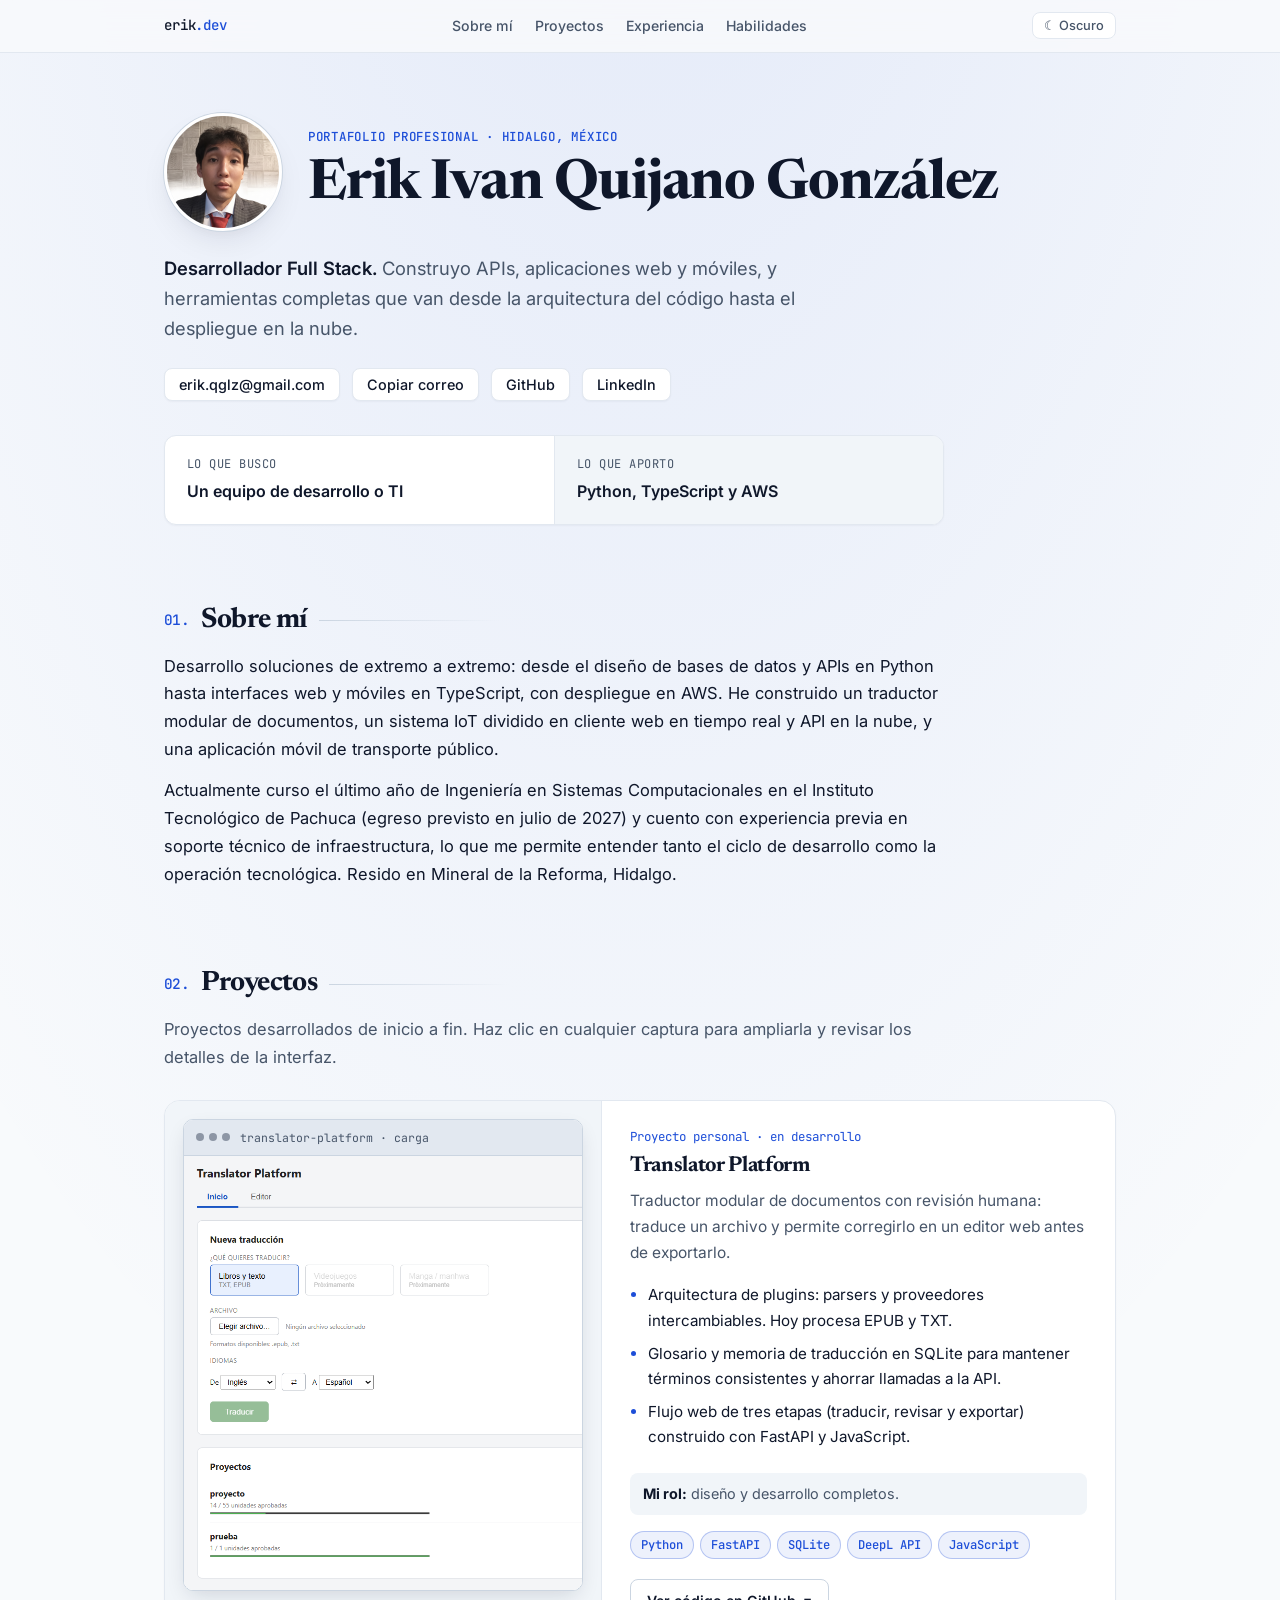
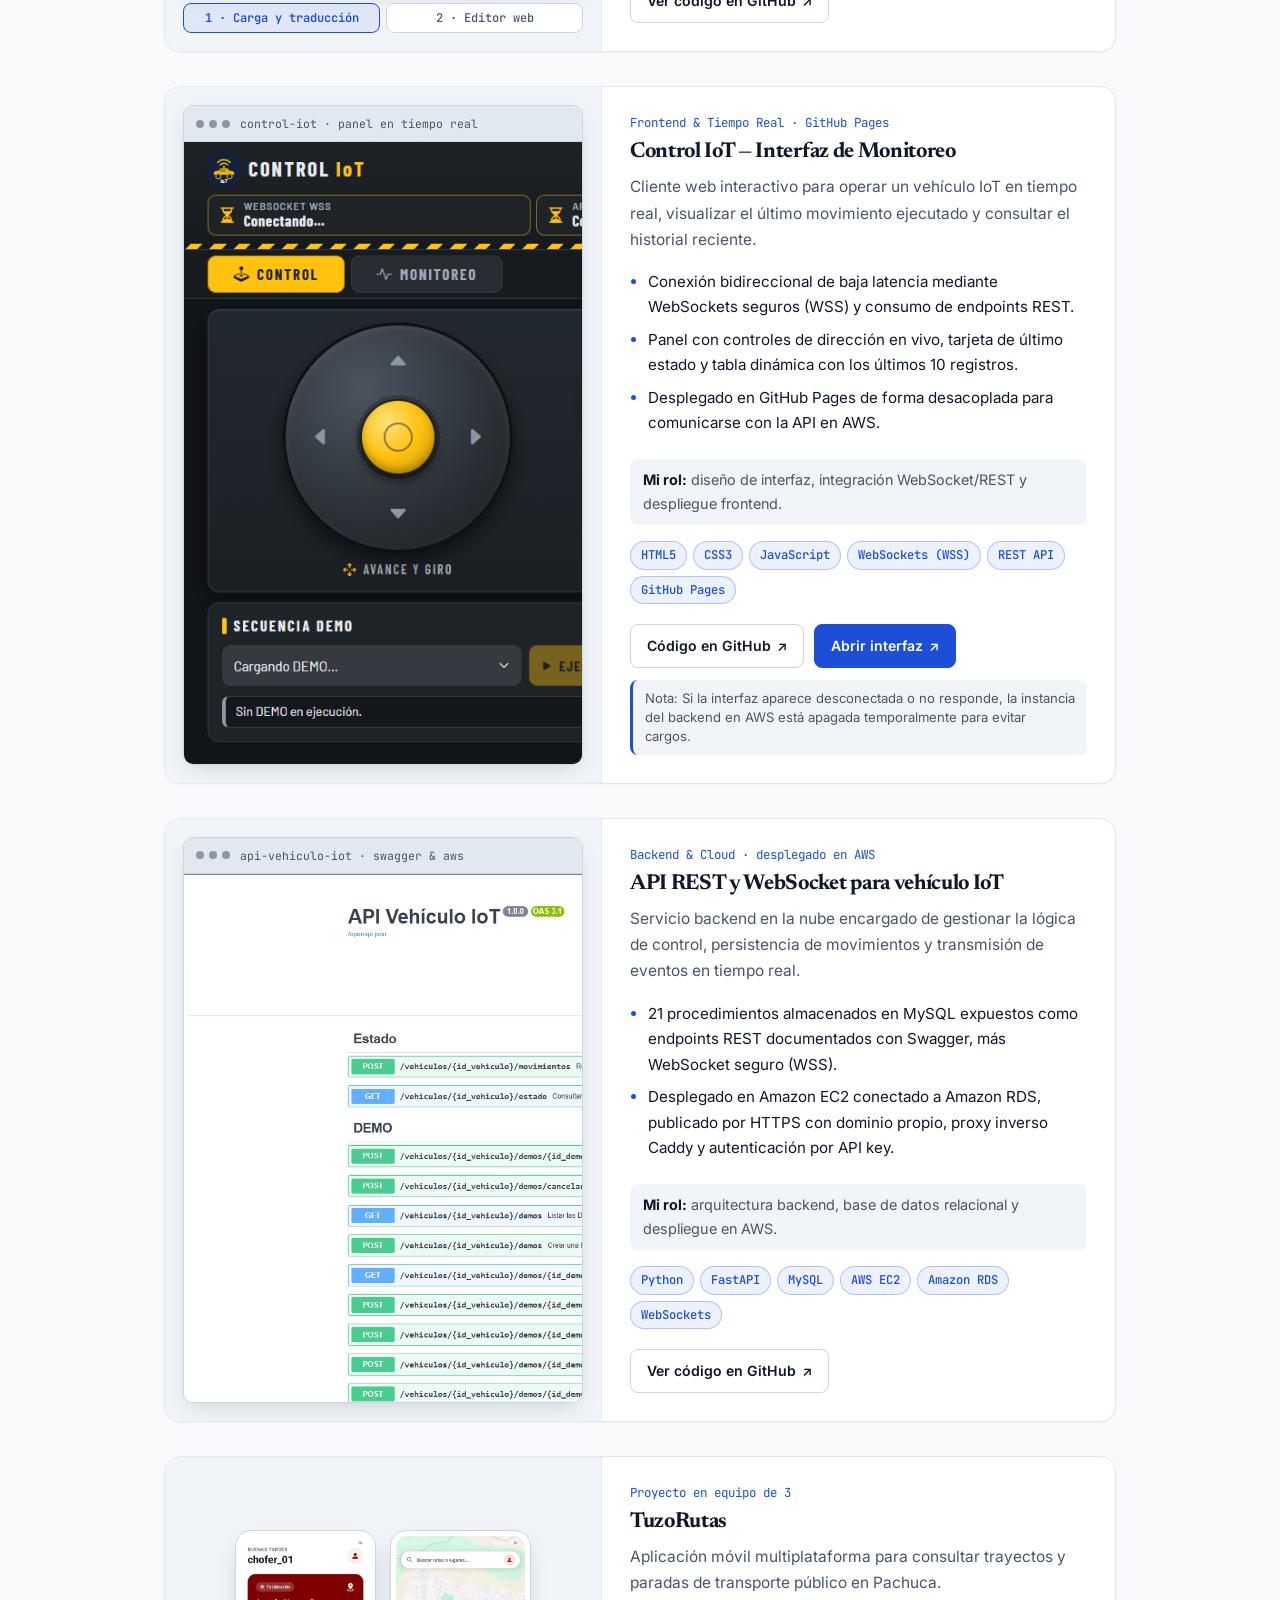
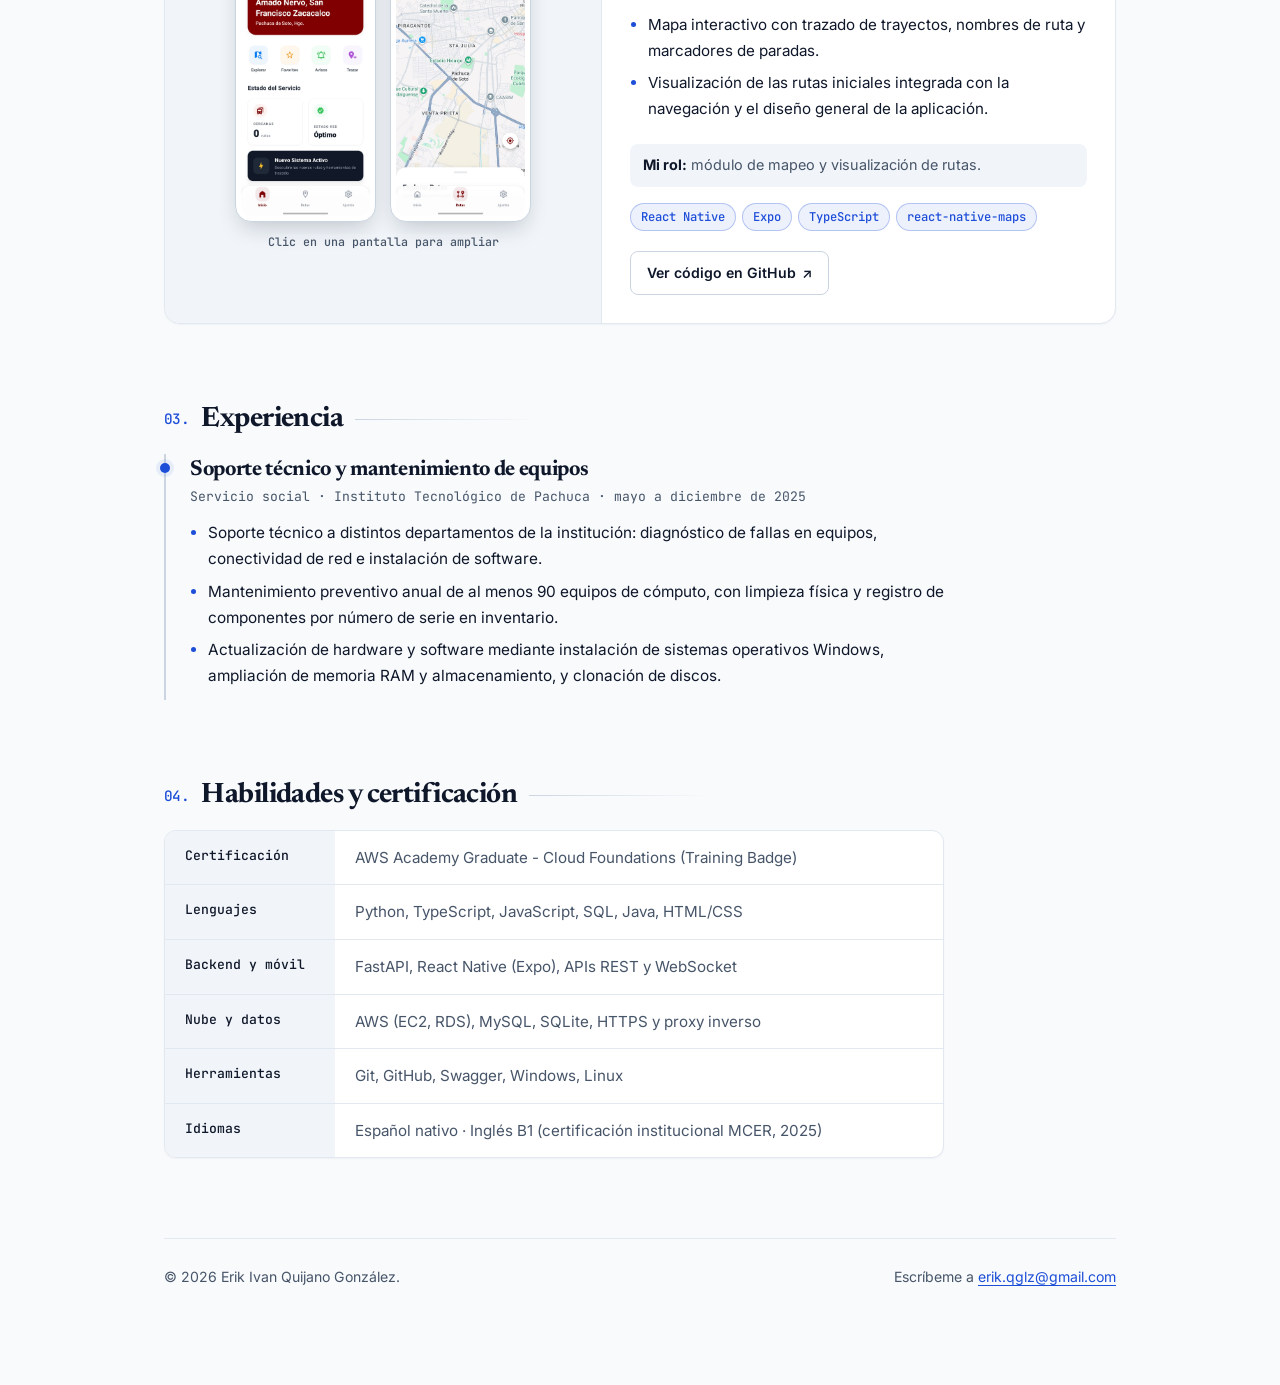
==== commit cc3c7157: "Agregar nuevo proyecto con captura" ====
--- a/index.html
+++ b/index.html
@@ -65,7 +65,7 @@
 
     <section aria-labelledby="sobre-mi">
       <h2 id="sobre-mi">Sobre mí</h2>
-      <p>Desarrollo soluciones de extremo a extremo: desde el diseño de bases de datos y APIs en Python hasta interfaces web y móviles en TypeScript, con despliegue en AWS. He construido un traductor modular de documentos, una API con WebSocket en tiempo real y una aplicación móvil de transporte público.</p>
+      <p>Desarrollo soluciones de extremo a extremo: desde el diseño de bases de datos y APIs en Python hasta interfaces web y móviles en TypeScript, con despliegue en AWS. He construido un traductor modular de documentos, un sistema IoT dividido en cliente web en tiempo real y API en la nube, y una aplicación móvil de transporte público.</p>
       <p>Actualmente curso el último año de Ingeniería en Sistemas Computacionales en el Instituto Tecnológico de Pachuca (egreso previsto en julio de 2027) y cuento con experiencia previa en soporte técnico de infraestructura, lo que me permite entender tanto el ciclo de desarrollo como la operación tecnológica. Resido en Mineral de la Reforma, Hidalgo.</p>
     </section>
 
@@ -142,18 +142,18 @@
           </div>
         </article>
 
-        <!-- PROYECTO 2: API REST Y WEBSOCKET IOT -->
-        <article class="card" data-gallery="iot">
+        <!-- PROYECTO 2: INTERFAZ WEB CONTROL IOT -->
+        <article class="card" data-gallery="control_iot">
           <div class="thumb thumb-web">
             <div class="browser-window">
               <div class="browser-bar">
                 <span class="dots" aria-hidden="true"><i></i><i></i><i></i></span>
-                <span class="browser-title" data-browser-label>api-vehiculo-iot · swagger & control</span>
-              </div>
-              <div class="browser-viewport" role="button" tabindex="0" aria-label="Ampliar captura de API REST IoT">
+                <span class="browser-title" data-browser-label>control-iot · panel en tiempo real</span>
+              </div>
+              <div class="browser-viewport" role="button" tabindex="0" aria-label="Ampliar captura de Control IoT">
                 <img
                   src="img/iot-api/1.png"
-                  alt="Documentación Swagger e interfaz de control IoT"
+                  alt="Interfaz web de control y monitoreo en tiempo real para vehículo IoT"
                   data-active-img
                   data-index="0"
                 >
@@ -163,14 +163,69 @@
           </div>
 
           <div class="body">
-            <p class="tag">Proyecto académico · desplegado en AWS</p>
+            <p class="tag">Frontend & Tiempo Real · GitHub Pages</p>
+            <h3>Control IoT — Interfaz de Monitoreo</h3>
+            <p class="card-desc">Cliente web interactivo para operar un vehículo IoT en tiempo real, visualizar el último movimiento ejecutado y consultar el historial reciente.</p>
+            <ul class="pts">
+              <li>Conexión bidireccional de baja latencia mediante WebSockets seguros (WSS) y consumo de endpoints REST.</li>
+              <li>Panel con controles de dirección en vivo, tarjeta de último estado y tabla dinámica con los últimos 10 registros.</li>
+              <li>Desplegado en GitHub Pages de forma desacoplada para comunicarse con la API en AWS.</li>
+            </ul>
+            <p class="role"><strong>Mi rol:</strong> diseño de interfaz, integración WebSocket/REST y despliegue frontend.</p>
+            <ul class="chips">
+              <li>HTML5</li>
+              <li>CSS3</li>
+              <li>JavaScript</li>
+              <li>WebSockets (WSS)</li>
+              <li>REST API</li>
+              <li>GitHub Pages</li>
+            </ul>
+            <div class="card-footer">
+              <div class="btn-group">
+                <a class="btn" href="https://github.com/A-Common-Person/control-iot" target="_blank" rel="noopener">Código en GitHub</a>
+                <a class="btn btn-primary" href="https://a-common-person.github.io/control-iot/" target="_blank" rel="noopener">Abrir interfaz</a>
+              </div>
+              <p class="aws-note">Nota: Si la interfaz aparece desconectada o no responde, la instancia del backend en AWS está apagada temporalmente para evitar cargos.</p>
+            </div>
+          </div>
+        </article>
+
+        <!-- PROYECTO 3: API REST Y WEBSOCKET IOT -->
+        <article class="card" data-gallery="api_iot">
+          <div class="thumb thumb-web">
+            <div class="browser-window">
+              <div class="browser-bar">
+                <span class="dots" aria-hidden="true"><i></i><i></i><i></i></span>
+                <span class="browser-title" data-browser-label>api-vehiculo-iot · swagger & aws</span>
+              </div>
+              <div class="browser-viewport is-placeholder" role="button" tabindex="0" aria-label="Ampliar captura de API REST IoT">
+                <img
+                  src="img/iot-api/2.png"
+                  alt="Documentación Swagger de API REST y WebSocket para vehículo IoT"
+                  data-active-img
+                  data-index="0"
+                  onload="this.parentElement.classList.remove('is-placeholder')"
+                  onerror="this.style.display='none'"
+                >
+                <div class="placeholder-box" aria-hidden="true">
+                  <span class="placeholder-badge">Swagger / API</span>
+                  <strong>Captura pendiente</strong>
+                  <small>Guarda la imagen en <code>img/iot-api/2.png</code></small>
+                </div>
+                <span class="zoom-hint">Ampliar captura</span>
+              </div>
+            </div>
+          </div>
+
+          <div class="body">
+            <p class="tag">Backend & Cloud · desplegado en AWS</p>
             <h3>API REST y WebSocket para vehículo IoT</h3>
-            <p class="card-desc">Backend en la nube e interfaz de control en tiempo real para operar y monitorear un vehículo IoT.</p>
+            <p class="card-desc">Servicio backend en la nube encargado de gestionar la lógica de control, persistencia de movimientos y transmisión de eventos en tiempo real.</p>
             <ul class="pts">
               <li>21 procedimientos almacenados en MySQL expuestos como endpoints REST documentados con Swagger, más WebSocket seguro (WSS).</li>
-              <li>Desplegado en Amazon EC2 conectado a Amazon RDS, publicado por HTTPS con dominio propio, proxy inverso Caddy y API key en operaciones sensibles.</li>
-            </ul>
-            <p class="role"><strong>Mi rol:</strong> arquitectura backend, base de datos, despliegue en AWS e interfaz de control.</p>
+              <li>Desplegado en Amazon EC2 conectado a Amazon RDS, publicado por HTTPS con dominio propio, proxy inverso Caddy y autenticación por API key.</li>
+            </ul>
+            <p class="role"><strong>Mi rol:</strong> arquitectura backend, base de datos relacional y despliegue en AWS.</p>
             <ul class="chips">
               <li>Python</li>
               <li>FastAPI</li>
@@ -181,15 +236,13 @@
             </ul>
             <div class="card-footer">
               <div class="btn-group">
-                <a class="btn" href="https://github.com/A-Common-Person/api_vehiculo_iot" target="_blank" rel="noopener">Backend en GitHub</a>
-                <a class="btn btn-primary" href="https://a-common-person.github.io/control-iot/" target="_blank" rel="noopener">Interfaz de control</a>
-              </div>
-              <p class="aws-note">Nota: Si la interfaz aparece desconectada o no responde, la instancia en AWS está apagada temporalmente para evitar cargos.</p>
+                <a class="btn" href="https://github.com/A-Common-Person/api_vehiculo_iot" target="_blank" rel="noopener">Ver código en GitHub</a>
+              </div>
             </div>
           </div>
         </article>
 
-        <!-- PROYECTO 3: TUZORUTAS -->
+        <!-- PROYECTO 4: TUZORUTAS -->
         <article class="card" data-gallery="tuzorutas">
           <div class="thumb thumb-mobile">
             <div class="phones">
@@ -353,8 +406,11 @@
           { src: 'img/translator/1.png', caption: 'Translator Platform — Interfaz de carga y configuración de traducción' },
           { src: 'img/translator/2.png', caption: 'Translator Platform — Editor web de revisión y exportación' }
         ],
-        iot: [
-          { src: 'img/iot-api/1.png', caption: 'API REST y WebSocket IoT — Documentación Swagger e interfaz de control' }
+        control_iot: [
+          { src: 'img/iot-api/1.png', caption: 'Control IoT — Interfaz web de control y monitoreo en tiempo real' }
+        ],
+        api_iot: [
+          { src: 'img/iot-api/2.png', caption: 'API REST y WebSocket IoT — Documentación Swagger y despliegue en AWS' }
         ],
         tuzorutas: [
           { src: 'img/tuzorutas/1.png', caption: 'TuzoRutas — Mapa interactivo de rutas en Pachuca' },
@@ -409,6 +465,7 @@
 
       document.querySelectorAll('.browser-viewport').forEach((vp) => {
         const open = () => {
+          if (vp.classList.contains('is-placeholder')) return;
           const card = vp.closest('[data-gallery]');
           const img = vp.querySelector('[data-active-img]');
           if (card && img) openLightbox(card.dataset.gallery, Number(img.dataset.index || 0));
--- a/styles.css
+++ b/styles.css
@@ -498,6 +498,19 @@
   overflow: hidden;
   cursor: zoom-in;
   background: var(--surface);
+  display: grid;
+  place-items: center;
+}
+
+.browser-viewport.is-placeholder {
+  cursor: default;
+  background: repeating-linear-gradient(
+    -45deg,
+    var(--surface),
+    var(--surface) 10px,
+    var(--surface-subtle) 10px,
+    var(--surface-subtle) 20px
+  );
 }
 
 .browser-viewport img {
@@ -510,8 +523,54 @@
   transition: transform 0.35s ease;
 }
 
-.browser-viewport:hover img {
+.browser-viewport:not(.is-placeholder):hover img {
   transform: scale(1.02);
+}
+
+/* Placeholder visual mientras se agrega la captura */
+.placeholder-box {
+  display: none;
+  flex-direction: column;
+  align-items: center;
+  justify-content: center;
+  text-align: center;
+  gap: 8px;
+  padding: 24px;
+  min-height: 230px;
+  color: var(--muted);
+}
+
+.browser-viewport.is-placeholder .placeholder-box {
+  display: flex;
+}
+
+.placeholder-badge {
+  font-family: "JetBrains Mono", monospace;
+  font-size: 0.72rem;
+  padding: 3px 10px;
+  border-radius: 999px;
+  background: var(--accent-soft);
+  border: 1px solid var(--accent-border);
+  color: var(--accent);
+}
+
+.placeholder-box strong {
+  font-size: 0.95rem;
+  color: var(--ink);
+}
+
+.placeholder-box small {
+  font-size: 0.8rem;
+}
+
+.placeholder-box code {
+  font-family: "JetBrains Mono", monospace;
+  font-size: 0.76rem;
+  padding: 2px 6px;
+  border-radius: 4px;
+  background: var(--surface-subtle);
+  border: 1px solid var(--line-strong);
+  color: var(--ink);
 }
 
 /* Selector interactivo de capturas web */
@@ -601,8 +660,12 @@
   pointer-events: none;
 }
 
-.browser-viewport:hover .zoom-hint,
-.browser-viewport:focus-visible .zoom-hint {
+.browser-viewport.is-placeholder .zoom-hint {
+  display: none;
+}
+
+.browser-viewport:not(.is-placeholder):hover .zoom-hint,
+.browser-viewport:not(.is-placeholder):focus-visible .zoom-hint {
   opacity: 1;
   transform: translateY(0);
 }
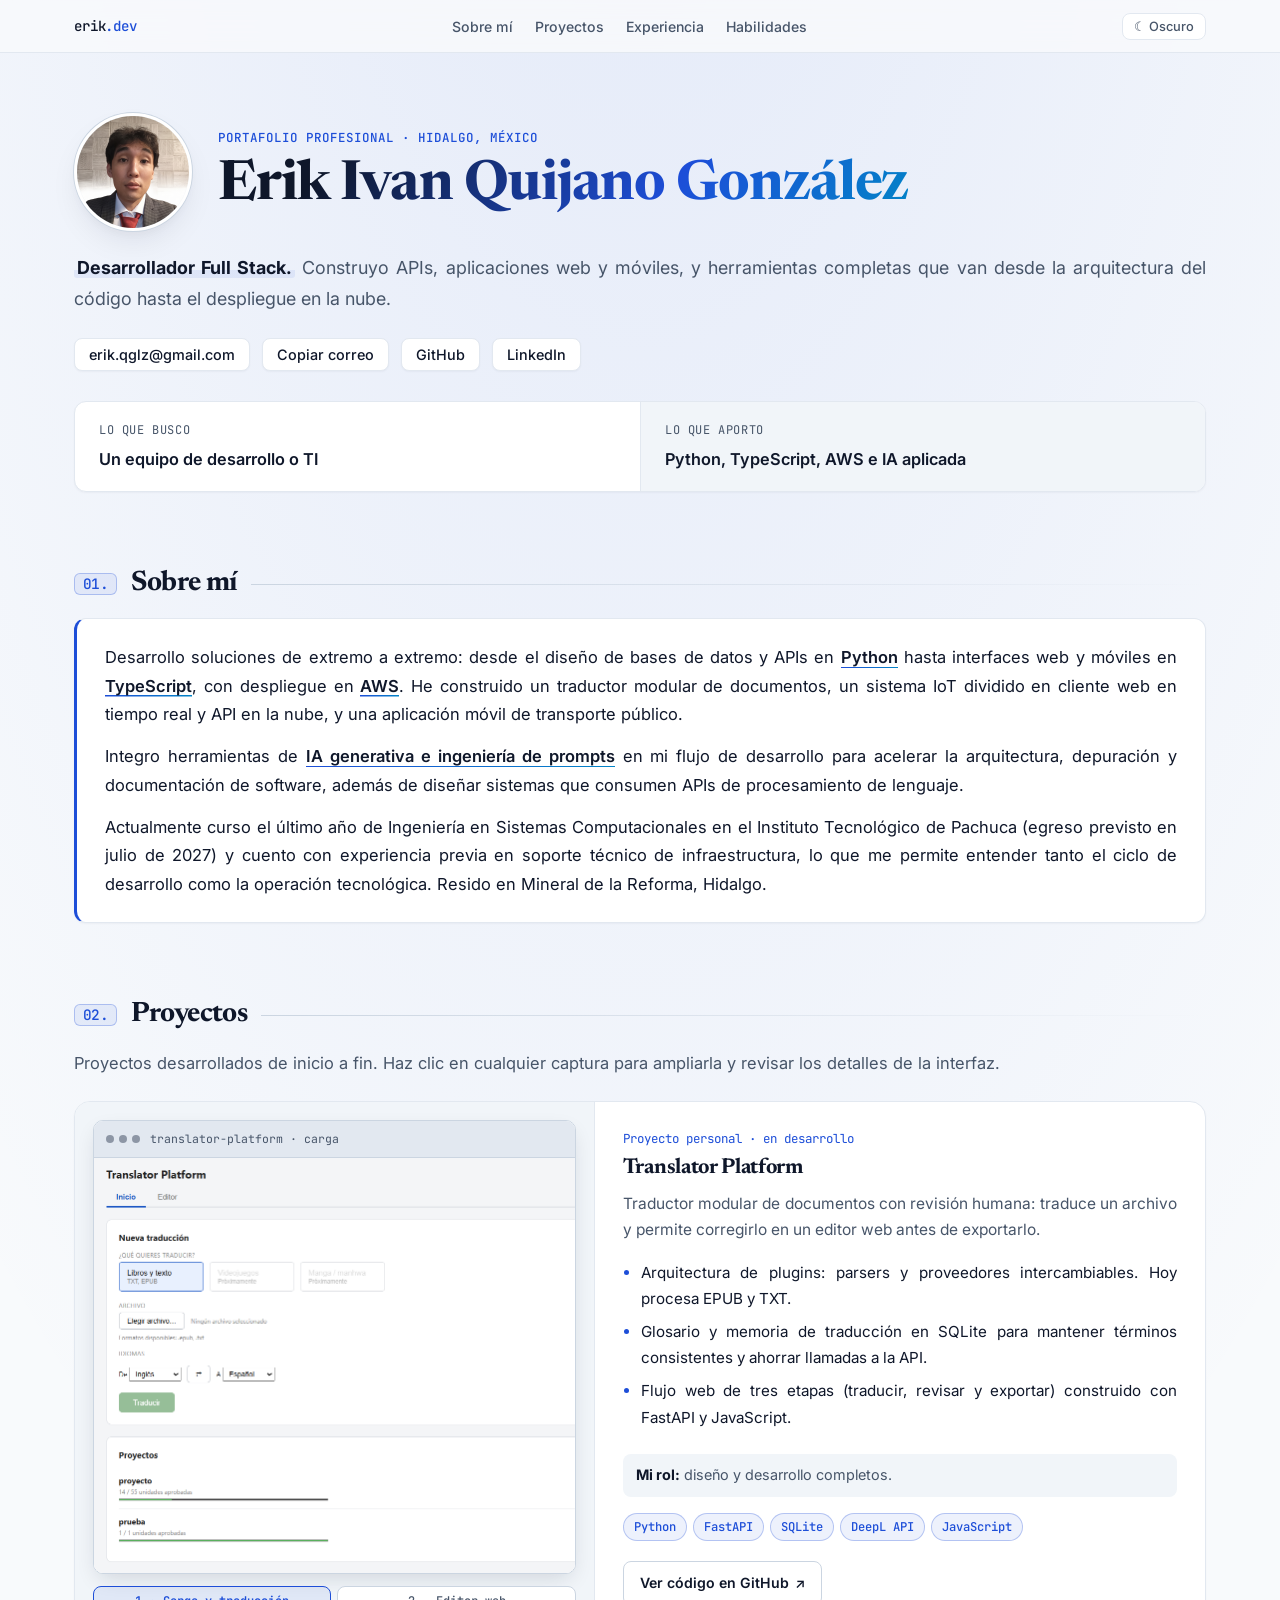
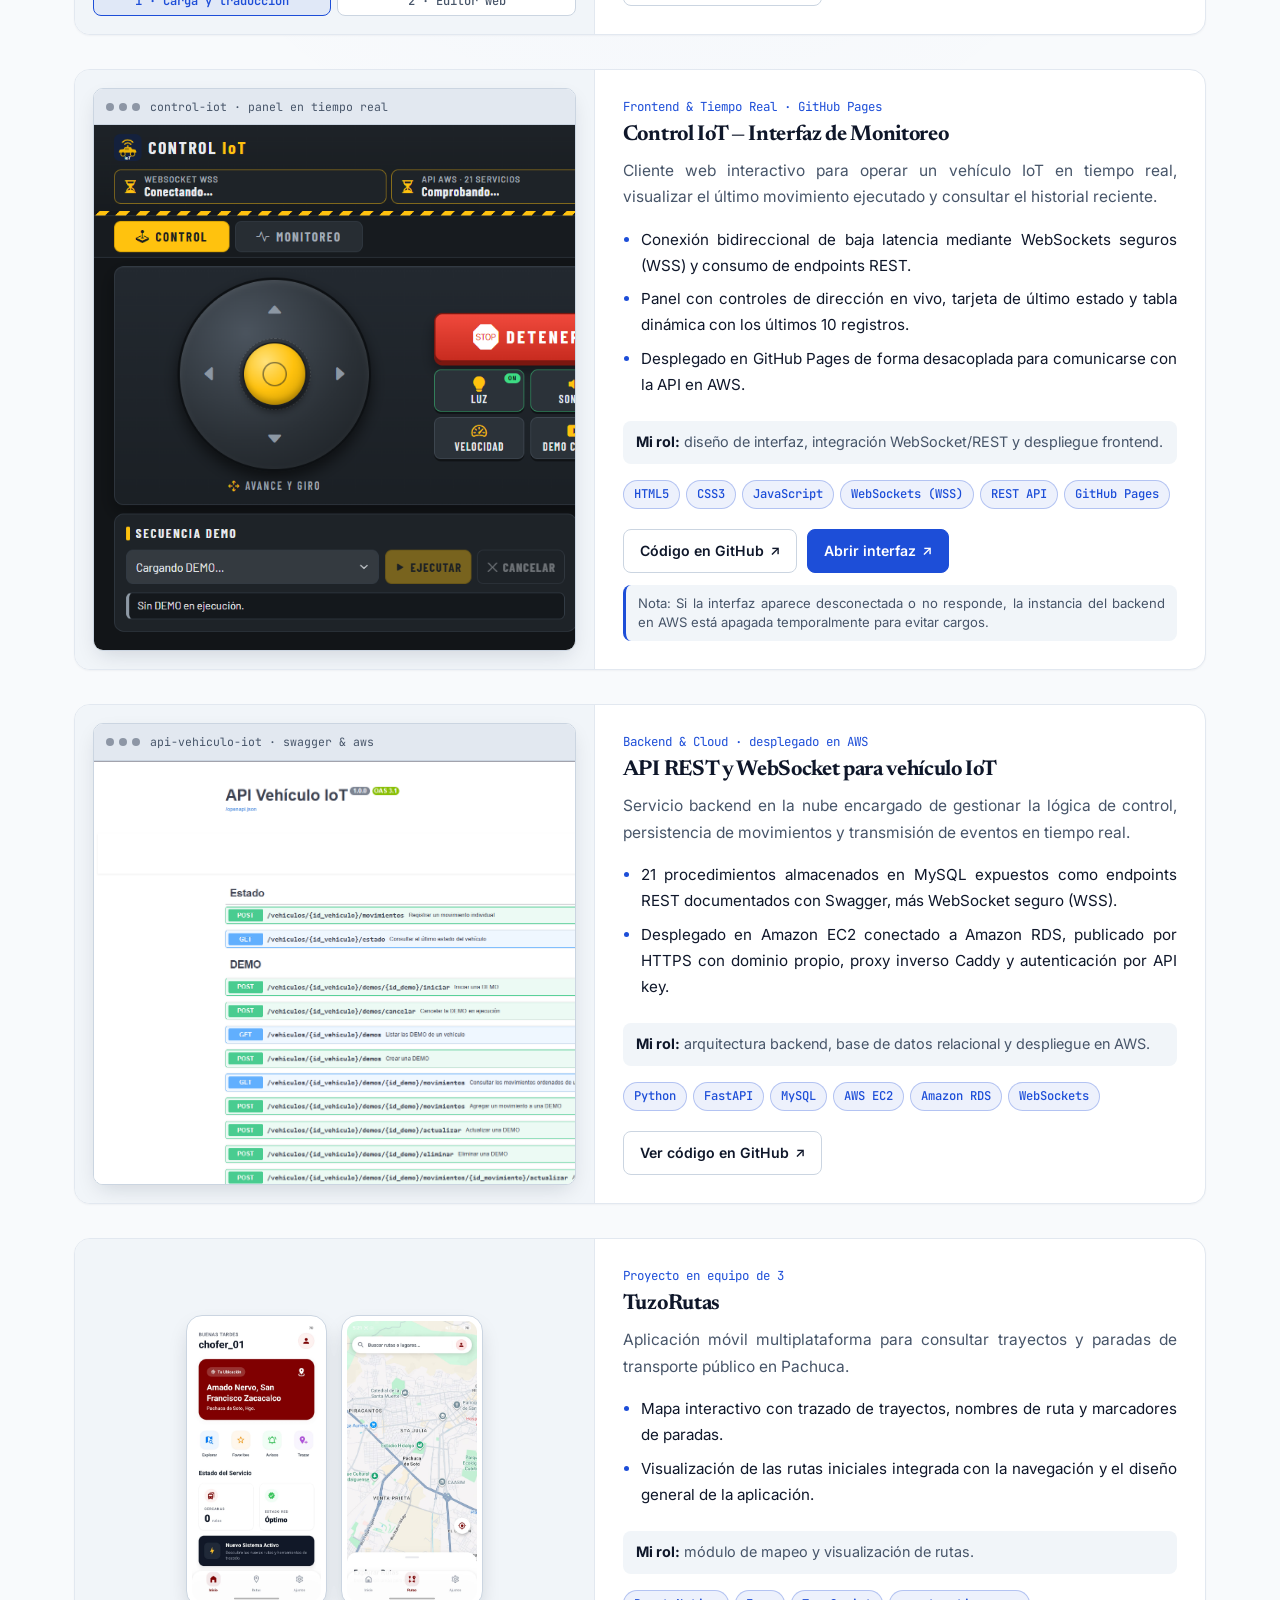
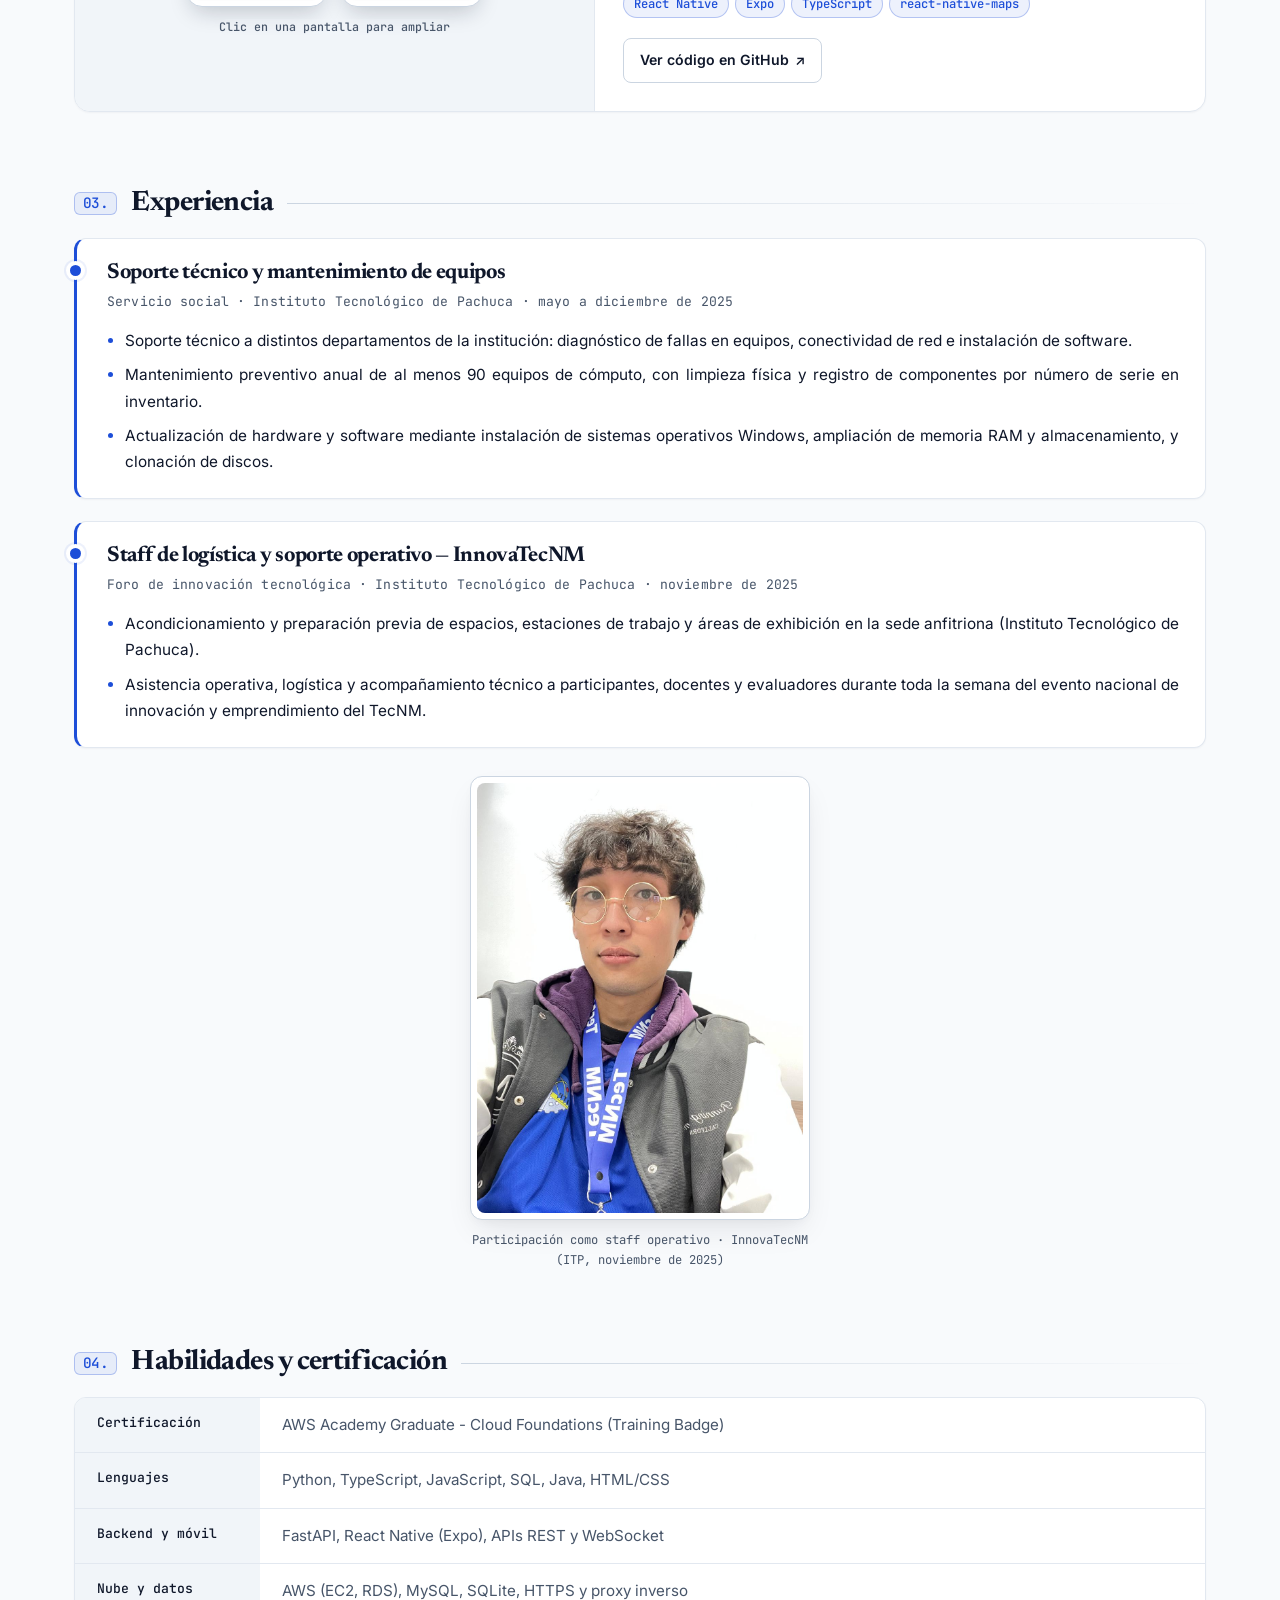
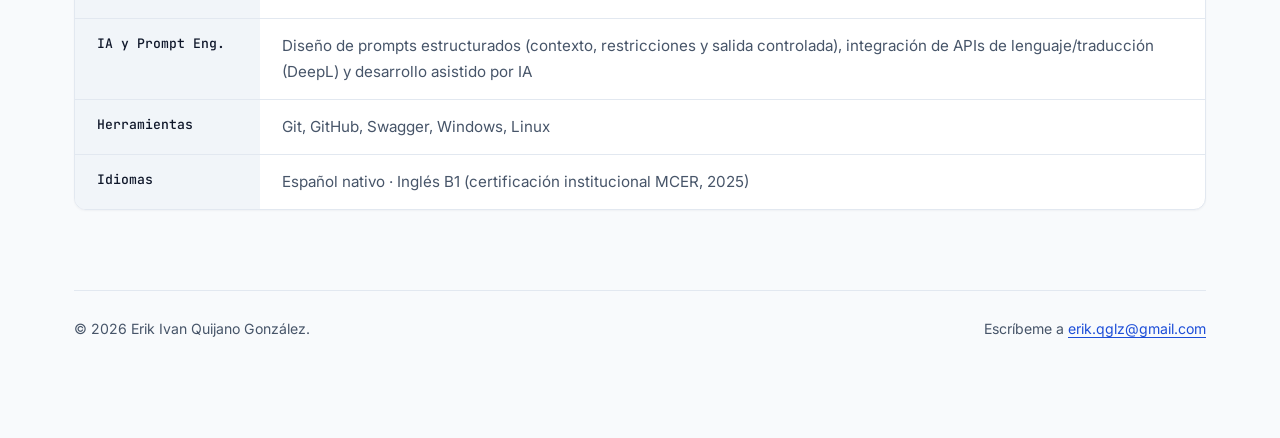
==== commit 2f625443: "Complementacion de Imformacion, ajuste de bloques de proyectos y actualizacion de experiencia" ====
--- a/index.html
+++ b/index.html
@@ -4,7 +4,7 @@
   <meta charset="utf-8">
   <meta name="viewport" content="width=device-width, initial-scale=1, viewport-fit=cover">
   <title>Erik Ivan Quijano González · Desarrollador Full Stack</title>
-  <meta name="description" content="Portafolio y CV web de Erik Ivan Quijano González: desarrollo Full Stack, APIs y despliegue en AWS.">
+  <meta name="description" content="Portafolio y CV web de Erik Ivan Quijano González: desarrollo Full Stack, APIs, despliegue en AWS e ingeniería de prompts.">
   <link rel="preconnect" href="https://fonts.googleapis.com">
   <link rel="preconnect" href="https://fonts.gstatic.com" crossorigin>
   <link href="https://fonts.googleapis.com/css2?family=Inter:wght@400;500;600;700&family=JetBrains+Mono:wght@400;500&family=Newsreader:opsz,wght@6..72,600;6..72,700&display=swap" rel="stylesheet">
@@ -25,19 +25,19 @@
   </nav>
 
   <main>
-    <header class="hero-section">
+    <header class="hero-section reveal">
       <div class="hero">
         <figure class="photo">
           <img src="img/perfil.jpg" alt="Erik Ivan Quijano González">
         </figure>
         <div class="hero-text">
           <span class="eyebrow">Portafolio Profesional · Hidalgo, México</span>
-          <h1>Erik Ivan Quijano González</h1>
+          <h1 class="hero-title">Erik Ivan Quijano González</h1>
         </div>
       </div>
 
       <p class="lead">
-        <strong>Desarrollador Full Stack.</strong> Construyo APIs, aplicaciones web y móviles, y herramientas completas que van desde la arquitectura del código hasta el despliegue en la nube.
+        <strong class="text-highlight">Desarrollador Full Stack.</strong> Construyo APIs, aplicaciones web y móviles, y herramientas completas que van desde la arquitectura del código hasta el despliegue en la nube.
       </p>
 
       <ul class="contact">
@@ -58,18 +58,21 @@
         </div>
         <div>
           <small>Lo que aporto</small>
-          <span>Python, TypeScript y AWS</span>
+          <span>Python, TypeScript, AWS e IA aplicada</span>
         </div>
       </div>
     </header>
 
-    <section aria-labelledby="sobre-mi">
+    <section class="about-section reveal" aria-labelledby="sobre-mi">
       <h2 id="sobre-mi">Sobre mí</h2>
-      <p>Desarrollo soluciones de extremo a extremo: desde el diseño de bases de datos y APIs en Python hasta interfaces web y móviles en TypeScript, con despliegue en AWS. He construido un traductor modular de documentos, un sistema IoT dividido en cliente web en tiempo real y API en la nube, y una aplicación móvil de transporte público.</p>
-      <p>Actualmente curso el último año de Ingeniería en Sistemas Computacionales en el Instituto Tecnológico de Pachuca (egreso previsto en julio de 2027) y cuento con experiencia previa en soporte técnico de infraestructura, lo que me permite entender tanto el ciclo de desarrollo como la operación tecnológica. Resido en Mineral de la Reforma, Hidalgo.</p>
+      <div class="prose-block">
+        <p>Desarrollo soluciones de extremo a extremo: desde el diseño de bases de datos y APIs en <span class="kw">Python</span> hasta interfaces web y móviles en <span class="kw">TypeScript</span>, con despliegue en <span class="kw">AWS</span>. He construido un traductor modular de documentos, un sistema IoT dividido en cliente web en tiempo real y API en la nube, y una aplicación móvil de transporte público.</p>
+        <p>Integro herramientas de <span class="kw">IA generativa e ingeniería de prompts</span> en mi flujo de desarrollo para acelerar la arquitectura, depuración y documentación de software, además de diseñar sistemas que consumen APIs de procesamiento de lenguaje.</p>
+        <p>Actualmente curso el último año de Ingeniería en Sistemas Computacionales en el Instituto Tecnológico de Pachuca (egreso previsto en julio de 2027) y cuento con experiencia previa en soporte técnico de infraestructura, lo que me permite entender tanto el ciclo de desarrollo como la operación tecnológica. Resido en Mineral de la Reforma, Hidalgo.</p>
+      </div>
     </section>
 
-    <section aria-labelledby="proyectos">
+    <section class="reveal" aria-labelledby="proyectos">
       <h2 id="proyectos">Proyectos</h2>
       <p class="sub">Proyectos desarrollados de inicio a fin. Haz clic en cualquier captura para ampliarla y revisar los detalles de la interfaz.</p>
 
@@ -281,20 +284,44 @@
       </div>
     </section>
 
-    <section aria-labelledby="experiencia">
+    <section class="experience-section reveal" aria-labelledby="experiencia">
       <h2 id="experiencia">Experiencia</h2>
-      <div class="job">
-        <h3>Soporte técnico y mantenimiento de equipos</h3>
-        <p class="meta">Servicio social · Instituto Tecnológico de Pachuca · mayo a diciembre de 2025</p>
-        <ul>
-          <li>Soporte técnico a distintos departamentos de la institución: diagnóstico de fallas en equipos, conectividad de red e instalación de software.</li>
-          <li>Mantenimiento preventivo anual de al menos 90 equipos de cómputo, con limpieza física y registro de componentes por número de serie en inventario.</li>
-          <li>Actualización de hardware y software mediante instalación de sistemas operativos Windows, ampliación de memoria RAM y almacenamiento, y clonación de discos.</li>
-        </ul>
+      <div class="timeline">
+        <div class="job">
+          <h3>Soporte técnico y mantenimiento de equipos</h3>
+          <p class="meta">Servicio social · Instituto Tecnológico de Pachuca · mayo a diciembre de 2025</p>
+          <ul>
+            <li>Soporte técnico a distintos departamentos de la institución: diagnóstico de fallas en equipos, conectividad de red e instalación de software.</li>
+            <li>Mantenimiento preventivo anual de al menos 90 equipos de cómputo, con limpieza física y registro de componentes por número de serie en inventario.</li>
+            <li>Actualización de hardware y software mediante instalación de sistemas operativos Windows, ampliación de memoria RAM y almacenamiento, y clonación de discos.</li>
+          </ul>
+        </div>
+
+        <div class="job">
+          <h3>Staff de logística y soporte operativo — InnovaTecNM</h3>
+          <p class="meta">Foro de innovación tecnológica · Instituto Tecnológico de Pachuca · noviembre de 2025</p>
+          <ul>
+            <li>Acondicionamiento y preparación previa de espacios, estaciones de trabajo y áreas de exhibición en la sede anfitriona (Instituto Tecnológico de Pachuca).</li>
+            <li>Asistencia operativa, logística y acompañamiento técnico a participantes, docentes y evaluadores durante toda la semana del evento nacional de innovación y emprendimiento del TecNM.</li>
+          </ul>
+        </div>
+
+        <figure class="exp-media" data-gallery="innovatec">
+          <div class="exp-photo-frame" role="button" tabindex="0" aria-label="Ampliar fotografía de participación en InnovaTecNM">
+            <img
+              src="img/innovatec.jpg"
+              alt="Participación como staff operativo en InnovaTecNM — Instituto Tecnológico de Pachuca"
+              data-active-img
+              data-index="0"
+            >
+            <span class="zoom-hint">Ampliar foto</span>
+          </div>
+          <figcaption>Participación como staff operativo · InnovaTecNM (ITP, noviembre de 2025)</figcaption>
+        </figure>
       </div>
     </section>
 
-    <section aria-labelledby="habilidades">
+    <section class="reveal" aria-labelledby="habilidades">
       <h2 id="habilidades">Habilidades y certificación</h2>
       <dl class="skills">
         <dt>Certificación</dt>
@@ -305,6 +332,8 @@
         <dd>FastAPI, React Native (Expo), APIs REST y WebSocket</dd>
         <dt>Nube y datos</dt>
         <dd>AWS (EC2, RDS), MySQL, SQLite, HTTPS y proxy inverso</dd>
+        <dt>IA y Prompt Eng.</dt>
+        <dd>Diseño de prompts estructurados (contexto, restricciones y salida controlada), integración de APIs de lenguaje/traducción (DeepL) y desarrollo asistido por IA</dd>
         <dt>Herramientas</dt>
         <dd>Git, GitHub, Swagger, Windows, Linux</dd>
         <dt>Idiomas</dt>
@@ -415,6 +444,9 @@
         tuzorutas: [
           { src: 'img/tuzorutas/1.png', caption: 'TuzoRutas — Mapa interactivo de rutas en Pachuca' },
           { src: 'img/tuzorutas/2.png', caption: 'TuzoRutas — Detalle de paradas y trayectos' }
+        ],
+        innovatec: [
+          { src: 'img/innovatec.jpg', caption: 'Staff de logística y soporte operativo — InnovaTecNM (Instituto Tecnológico de Pachuca, nov. 2025)' }
         ]
       };
 
@@ -476,7 +508,7 @@
         });
       });
 
-      document.querySelectorAll('.phone-frame').forEach((frame) => {
+      document.querySelectorAll('.phone-frame, .exp-photo-frame').forEach((frame) => {
         const open = () => {
           const card = frame.closest('[data-gallery]');
           if (card) openLightbox(card.dataset.gallery, Number(frame.dataset.index || 0));
@@ -501,7 +533,23 @@
         if (e.key === 'ArrowLeft') stepLightbox(-1);
         if (e.key === 'ArrowRight') stepLightbox(1);
       });
+
+      /* 5. Animación suave de aparición al hacer scroll */
+      const revealEls = document.querySelectorAll('.reveal');
+      if ('IntersectionObserver' in window) {
+        const observer = new IntersectionObserver((entries) => {
+          entries.forEach((entry) => {
+            if (entry.isIntersecting) {
+              entry.target.classList.add('is-visible');
+              observer.unobserve(entry.target);
+            }
+          });
+        }, { threshold: 0.08 });
+        revealEls.forEach((el) => observer.observe(el));
+      } else {
+        revealEls.forEach((el) => el.classList.add('is-visible'));
+      }
     })();
   </script>
 </body>
-</html>+</html>
--- a/styles.css
+++ b/styles.css
@@ -14,10 +14,12 @@
   --line-strong: #cbd5e1;
 
   --accent: #1d4ed8;
+  --accent-secondary: #0284c7;
   --accent-hover: #1e40af;
   --accent-soft: rgba(29, 78, 216, 0.08);
   --accent-border: rgba(29, 78, 216, 0.28);
 
+  --title-gradient: linear-gradient(125deg, #0f172a 15%, #1d4ed8 65%, #0284c7 100%);
   --shadow-sm: 0 1px 2px rgba(15, 23, 42, 0.04);
   --shadow-md: 0 14px 32px -8px rgba(15, 23, 42, 0.1), 0 4px 12px -4px rgba(15, 23, 42, 0.05);
   --glow: radial-gradient(ellipse 80% 45% at 50% -10%, rgba(29, 78, 216, 0.1), transparent);
@@ -45,10 +47,12 @@
     --line-strong: #334155;
 
     --accent: #60a5fa;
+    --accent-secondary: #38bdf8;
     --accent-hover: #3b82f6;
     --accent-soft: rgba(96, 165, 250, 0.12);
     --accent-border: rgba(96, 165, 250, 0.34);
 
+    --title-gradient: linear-gradient(125deg, #f8fafc 20%, #93c5fd 65%, #38bdf8 100%);
     --shadow-sm: 0 1px 2px rgba(0, 0, 0, 0.35);
     --shadow-md: 0 18px 36px -8px rgba(0, 0, 0, 0.62), 0 4px 14px -4px rgba(0, 0, 0, 0.4);
     --glow: radial-gradient(ellipse 80% 45% at 50% -10%, rgba(59, 130, 246, 0.18), transparent);
@@ -69,10 +73,12 @@
   --line-strong: #334155;
 
   --accent: #60a5fa;
+  --accent-secondary: #38bdf8;
   --accent-hover: #3b82f6;
   --accent-soft: rgba(96, 165, 250, 0.12);
   --accent-border: rgba(96, 165, 250, 0.34);
 
+  --title-gradient: linear-gradient(125deg, #f8fafc 20%, #93c5fd 65%, #38bdf8 100%);
   --shadow-sm: 0 1px 2px rgba(0, 0, 0, 0.35);
   --shadow-md: 0 18px 36px -8px rgba(0, 0, 0, 0.62), 0 4px 14px -4px rgba(0, 0, 0, 0.4);
   --glow: radial-gradient(ellipse 80% 45% at 50% -10%, rgba(59, 130, 246, 0.18), transparent);
@@ -102,7 +108,7 @@
   background-image: var(--glow);
   background-repeat: no-repeat;
   color: var(--ink);
-  font: 16.5px/1.68 "Inter", system-ui, -apple-system, "Segoe UI", Roboto, sans-serif;
+  font: 16.5px/1.72 "Inter", system-ui, -apple-system, "Segoe UI", Roboto, sans-serif;
   -webkit-font-smoothing: antialiased;
   text-rendering: optimizeLegibility;
   counter-reset: section-counter;
@@ -114,18 +120,32 @@
 }
 
 main {
-  max-width: 1000px;
+  max-width: 1180px;
   margin: 0 auto;
   padding: 60px 24px 96px;
 }
 
-section > p,
-.job,
-.skills,
+/* Secciones alineadas de extremo a extremo al ancho completo del contenedor */
 .lead,
 .pair,
-.contact {
-  max-width: 780px;
+.contact,
+.prose-block,
+.timeline,
+.skills {
+  width: 100%;
+  max-width: 100%;
+}
+
+/* Animación de entrada editorial */
+.reveal {
+  opacity: 0;
+  transform: translateY(14px);
+  transition: opacity 0.55s cubic-bezier(0.22, 1, 0.36, 1), transform 0.55s cubic-bezier(0.22, 1, 0.36, 1);
+}
+
+.reveal.is-visible {
+  opacity: 1;
+  transform: translateY(0);
 }
 
 h1,
@@ -142,12 +162,21 @@
   font-size: clamp(2.35rem, 6vw, 3.45rem);
 }
 
+/* Efecto degradado sutil y elegante en el nombre principal */
+.hero-title {
+  background: var(--title-gradient);
+  -webkit-background-clip: text;
+  background-clip: text;
+  color: transparent;
+  display: inline-block;
+}
+
 h2 {
   font-size: 1.75rem;
-  margin: 80px 0 16px;
+  margin: 76px 0 18px;
   display: flex;
   align-items: center;
-  gap: 12px;
+  gap: 14px;
   counter-increment: section-counter;
 }
 
@@ -157,6 +186,10 @@
   font-size: 0.9rem;
   font-weight: 500;
   color: var(--accent);
+  padding: 2px 8px;
+  border-radius: 6px;
+  background: var(--accent-soft);
+  border: 1px solid var(--accent-border);
 }
 
 h2::after {
@@ -164,7 +197,6 @@
   flex: 1;
   height: 1px;
   background: linear-gradient(90deg, var(--line-strong), transparent);
-  max-width: 180px;
 }
 
 h3 {
@@ -205,7 +237,7 @@
 }
 
 .topbar-inner {
-  max-width: 1000px;
+  max-width: 1180px;
   margin: 0 auto;
   padding: 12px 24px;
   display: flex;
@@ -237,15 +269,35 @@
 }
 
 .nav-links a {
+  position: relative;
   font-size: 0.88rem;
   font-weight: 500;
   color: var(--muted);
   text-decoration: none;
+  padding: 4px 0;
   transition: color 0.18s ease;
 }
 
+.nav-links a::after {
+  content: "";
+  position: absolute;
+  left: 0;
+  bottom: 0;
+  width: 100%;
+  height: 2px;
+  background: var(--accent);
+  transform: scaleX(0);
+  transform-origin: right;
+  transition: transform 0.24s ease;
+}
+
 .nav-links a:hover {
   color: var(--ink);
+}
+
+.nav-links a:hover::after {
+  transform: scaleX(1);
+  transform-origin: left;
 }
 
 .theme-btn {
@@ -309,21 +361,74 @@
   font-size: 0.78rem;
   font-weight: 500;
   text-transform: uppercase;
-  letter-spacing: 0.06em;
+  letter-spacing: 0.08em;
   color: var(--accent);
 }
 
 .lead {
-  font-size: 1.15rem;
-  color: var(--muted);
-  max-width: 38em;
+  font-size: 1.12rem;
+  color: var(--muted);
   margin-top: 22px;
-  line-height: 1.65;
-}
-
-.lead strong {
-  color: var(--ink);
+  line-height: 1.7;
+  text-align: justify;
+  text-justify: inter-word;
+  hyphens: auto;
+}
+
+/* Subrayado elegante tipo marcador suave en el rol principal */
+.text-highlight {
+  color: var(--ink);
+  font-weight: 700;
+  background: linear-gradient(transparent 62%, var(--accent-soft) 62%);
+  padding: 0 3px;
+  border-radius: 3px;
+}
+
+/* Bloque editorial justificado de extremo a extremo para "Sobre mí" */
+.prose-block {
+  background: var(--surface);
+  border: 1px solid var(--line);
+  border-left: 3px solid var(--accent);
+  border-radius: var(--radius-md);
+  padding: 24px 28px;
+  box-shadow: var(--shadow-sm);
+  transition: border-color 0.22s ease, box-shadow 0.22s ease;
+}
+
+.prose-block:hover {
+  border-color: var(--accent-border);
+  border-left-color: var(--accent);
+  box-shadow: var(--shadow-md);
+}
+
+.prose-block p {
+  text-align: justify;
+  text-justify: inter-word;
+  hyphens: auto;
+  color: var(--ink);
+  margin-bottom: 14px;
+}
+
+.prose-block p:last-child {
+  margin-bottom: 0;
+}
+
+/* Resaltado sutil e interactivo de palabras clave técnicas dentro de párrafos */
+.kw {
   font-weight: 600;
+  color: var(--ink);
+  background-image: linear-gradient(90deg, var(--accent), var(--accent-secondary));
+  background-size: 100% 1.5px;
+  background-repeat: no-repeat;
+  background-position: 0 100%;
+  padding-bottom: 1px;
+  transition: color 0.18s ease, background-color 0.18s ease;
+}
+
+.kw:hover {
+  color: var(--accent);
+  background-color: var(--accent-soft);
+  border-radius: 3px;
 }
 
 .contact {
@@ -368,7 +473,7 @@
 .pair {
   display: grid;
   grid-template-columns: 1fr 1fr;
-  margin-top: 34px;
+  margin-top: 30px;
   border: 1px solid var(--line);
   border-radius: var(--radius-md);
   overflow: hidden;
@@ -377,7 +482,7 @@
 }
 
 .pair div {
-  padding: 18px 22px;
+  padding: 18px 24px;
 }
 
 .pair div + div {
@@ -391,13 +496,13 @@
   font-family: "JetBrains Mono", monospace;
   font-size: 0.75rem;
   text-transform: uppercase;
-  letter-spacing: 0.04em;
+  letter-spacing: 0.05em;
   margin-bottom: 4px;
 }
 
 .pair span {
   font-weight: 600;
-  font-size: 1rem;
+  font-size: 1.02rem;
   color: var(--ink);
 }
 
@@ -414,7 +519,7 @@
   display: flex;
   flex-direction: column;
   gap: 34px;
-  margin-top: 28px;
+  margin-top: 24px;
 }
 
 .card {
@@ -703,6 +808,8 @@
   color: var(--muted);
   font-size: 0.97rem;
   margin-bottom: 12px;
+  text-align: justify;
+  text-justify: inter-word;
 }
 
 .card ul.pts {
@@ -714,6 +821,8 @@
 
 .card ul.pts li {
   margin-bottom: 7px;
+  text-align: justify;
+  text-justify: inter-word;
 }
 
 .card ul.pts li::marker {
@@ -751,6 +860,12 @@
   border-radius: 999px;
   color: var(--accent);
   font-weight: 500;
+  transition: transform 0.16s ease, background 0.16s ease;
+}
+
+.chips li:hover {
+  transform: translateY(-1px);
+  background: var(--surface-subtle);
 }
 
 .card-footer {
@@ -819,36 +934,65 @@
   border-radius: var(--radius-sm);
   background: var(--surface-subtle);
   border-left: 3px solid var(--accent);
+  text-align: justify;
+  text-justify: inter-word;
 }
 
 /* ==========================================================================
-   Experiencia (Línea de tiempo)
+   Experiencia (Línea de tiempo justificada de extremo a extremo)
    ========================================================================== */
+
+.timeline {
+  display: flex;
+  flex-direction: column;
+  gap: 22px;
+  margin-top: 18px;
+}
 
 .job {
   position: relative;
-  padding: 4px 0 4px 24px;
-  margin-top: 18px;
-  border-left: 2px solid var(--line-strong);
+  padding: 22px 26px 22px 30px;
+  background: var(--surface);
+  border: 1px solid var(--line);
+  border-left: 3px solid var(--accent);
+  border-radius: var(--radius-md);
+  box-shadow: var(--shadow-sm);
+  transition: transform 0.2s ease, box-shadow 0.2s ease, border-color 0.2s ease;
+}
+
+.job:hover {
+  transform: translateY(-2px);
+  box-shadow: var(--shadow-md);
+  border-color: var(--accent-border);
+  border-left-color: var(--accent);
 }
 
 .job::before {
   content: "";
   position: absolute;
-  left: -6px;
-  top: 9px;
-  width: 10px;
-  height: 10px;
+  left: -7px;
+  top: 26px;
+  width: 11px;
+  height: 11px;
   border-radius: 50%;
   background: var(--accent);
-  box-shadow: 0 0 0 4px var(--accent-soft);
+  box-shadow: 0 0 0 4px var(--surface), 0 0 0 6px var(--accent-soft);
+}
+
+.job h3 {
+  transition: color 0.18s ease;
+}
+
+.job:hover h3 {
+  color: var(--accent);
 }
 
 .meta {
   font-family: "JetBrains Mono", monospace;
   color: var(--muted);
   font-size: 0.82rem;
-  margin: 4px 0 12px;
+  margin: 6px 0 14px;
+  letter-spacing: 0.01em;
 }
 
 .job ul {
@@ -858,11 +1002,76 @@
 }
 
 .job li {
-  margin-bottom: 7px;
+  margin-bottom: 8px;
+  text-align: justify;
+  text-justify: inter-word;
+  hyphens: auto;
+}
+
+.job li:last-child {
+  margin-bottom: 0;
 }
 
 .job li::marker {
   color: var(--accent);
+}
+
+
+/* Fotografía rectangular centrada fuera y debajo del bloque de experiencia */
+.exp-media {
+  margin: 6px auto 0;
+  max-width: 340px;
+  width: 100%;
+  display: flex;
+  flex-direction: column;
+  align-items: center;
+}
+
+.exp-photo-frame {
+  position: relative;
+  width: 100%;
+  border-radius: var(--radius-md);
+  padding: 6px;
+  overflow: hidden;
+  border: 1px solid var(--line-strong);
+  background: var(--surface);
+  box-shadow: var(--shadow-md);
+  cursor: zoom-in;
+  transition: border-color 0.2s ease, transform 0.2s ease, box-shadow 0.2s ease;
+}
+
+.exp-photo-frame:hover {
+  border-color: var(--accent);
+  transform: translateY(-3px);
+}
+
+.exp-photo-frame img {
+  display: block;
+  width: 100%;
+  height: auto;
+  max-height: 430px;
+  object-fit: cover;
+  object-position: center 20%;
+  border-radius: 8px;
+  transition: transform 0.35s ease;
+}
+
+.exp-photo-frame:hover img {
+  transform: scale(1.015);
+}
+
+.exp-photo-frame:hover .zoom-hint,
+.exp-photo-frame:focus-visible .zoom-hint {
+  opacity: 1;
+  transform: translateY(0);
+}
+
+.exp-media figcaption {
+  margin-top: 10px;
+  font-family: "JetBrains Mono", monospace;
+  font-size: 0.76rem;
+  color: var(--muted);
+  text-align: center;
 }
 
 /* ==========================================================================
@@ -871,7 +1080,7 @@
 
 .skills {
   display: grid;
-  grid-template-columns: 170px 1fr;
+  grid-template-columns: 185px 1fr;
   margin: 18px 0 0;
   border: 1px solid var(--line);
   border-radius: var(--radius-md);
@@ -882,7 +1091,7 @@
 
 .skills dt,
 .skills dd {
-  padding: 14px 20px;
+  padding: 14px 22px;
   border-bottom: 1px solid var(--line);
 }
 
@@ -1066,6 +1275,19 @@
     font-size: 1.4rem;
   }
 
+  .prose-block,
+  .job {
+    padding: 18px 20px;
+  }
+
+  .lead,
+  .prose-block p,
+  .job li,
+  .card-desc,
+  .card ul.pts li {
+    text-align: left;
+  }
+
   .view-switcher {
     grid-template-columns: 1fr;
   }
@@ -1096,6 +1318,11 @@
 @media (prefers-reduced-motion: reduce) {
   html {
     scroll-behavior: auto;
+  }
+
+  .reveal {
+    opacity: 1;
+    transform: none;
   }
 
   *,
@@ -1115,6 +1342,16 @@
     display: none !important;
   }
 
+  .reveal {
+    opacity: 1 !important;
+    transform: none !important;
+  }
+
+  .hero-title {
+    background: none;
+    color: #000000;
+  }
+
   body {
     background: #ffffff;
     color: #000000;
@@ -1122,8 +1359,10 @@
 
   .card,
   .pair,
-  .skills {
+  .skills,
+  .prose-block,
+  .job {
     box-shadow: none;
     break-inside: avoid;
   }
-}+}
